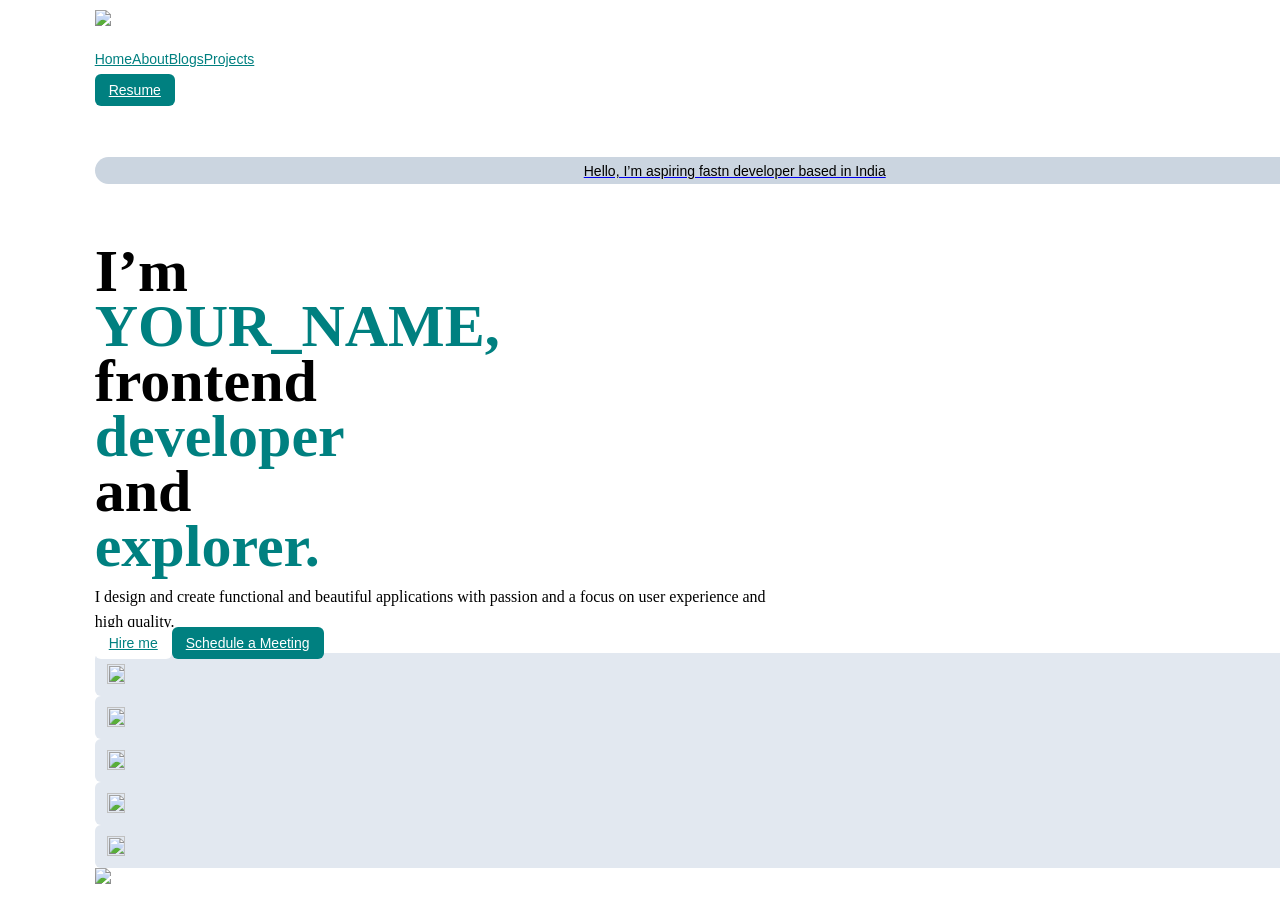
==== index.html @ f1b7eb63 "deploy: d200a6f4689d1bbed99951bc4bd33d35a743abd6" ====
<!DOCTYPE html>
<html lang="en" style="height: 100%;">
<head>
<meta charset="UTF-8"><base href="/portfolio/">
<meta name="viewport" content="width=device-width, initial-scale=1, maximum-scale=1, user-scalable=0">
<title></title>
<link rel="shortcut icon" href="/-/<user_name>.github.io/<repo_name>/images/favicon.ico" type="image/x-icon">
<script type="ftd" id="ftd-data">
{
"<user_name>.github.io/<repo_name>/assets#files.images.developer.png": {
"dark": "-/<user_name>.github.io/<repo_name>/images/developer.png",
"light": "-/<user_name>.github.io/<repo_name>/images/developer.png"
},
"<user_name>.github.io/<repo_name>/assets#files.images.github.png": {
"dark": "-/<user_name>.github.io/<repo_name>/images/github.png",
"light": "-/<user_name>.github.io/<repo_name>/images/github.png"
},
"<user_name>.github.io/<repo_name>/assets#files.images.instagram.png": {
"dark": "-/<user_name>.github.io/<repo_name>/images/instagram.png",
"light": "-/<user_name>.github.io/<repo_name>/images/instagram.png"
},
"<user_name>.github.io/<repo_name>/assets#files.images.linkedin.png": {
"dark": "-/<user_name>.github.io/<repo_name>/images/linkedin.png",
"light": "-/<user_name>.github.io/<repo_name>/images/linkedin.png"
},
"<user_name>.github.io/<repo_name>/assets#files.images.logo.svg": {
"dark": "-/<user_name>.github.io/<repo_name>/images/logo.svg",
"light": "-/<user_name>.github.io/<repo_name>/images/logo.svg"
},
"<user_name>.github.io/<repo_name>/assets#files.images.mail.png": {
"dark": "-/<user_name>.github.io/<repo_name>/images/mail.png",
"light": "-/<user_name>.github.io/<repo_name>/images/mail.png"
},
"<user_name>.github.io/<repo_name>/assets#files.images.twitter.png": {
"dark": "-/<user_name>.github.io/<repo_name>/images/twitter.png",
"light": "-/<user_name>.github.io/<repo_name>/images/twitter.png"
},
"ayushsoni1010.github.io/ui-packages/base-layout#base-layout:props:0": [],
"ayushsoni1010.github.io/ui-packages/button#primary:isNewTab:0,2,0,0,4,1": true,
"ayushsoni1010.github.io/ui-packages/button#primary:isNewTab:0,2,1,1,4,1": true,
"ayushsoni1010.github.io/ui-packages/button#primary:link:0,2,0,0,4,1": "YOUR_MEETING_HANLDE",
"ayushsoni1010.github.io/ui-packages/button#primary:link:0,2,1,1,4,1": "YOUR_MEETING_HANLDE",
"ayushsoni1010.github.io/ui-packages/button#primary:title:0,2,0,0,4,1": "Schedule a Meeting",
"ayushsoni1010.github.io/ui-packages/button#primary:title:0,2,1,1,4,1": "Schedule a Meeting",
"ayushsoni1010.github.io/ui-packages/button#secondary:isNewTab:0,2,0,0,4,0": false,
"ayushsoni1010.github.io/ui-packages/button#secondary:isNewTab:0,2,1,1,4,0": false,
"ayushsoni1010.github.io/ui-packages/button#secondary:link:0,2,0,0,4,0": "mailto:YOUR_EMAIL_ADDRESS",
"ayushsoni1010.github.io/ui-packages/button#secondary:link:0,2,1,1,4,0": "mailto:YOUR_EMAIL_ADDRESS",
"ayushsoni1010.github.io/ui-packages/button#secondary:title:0,2,0,0,4,0": "Hire me",
"ayushsoni1010.github.io/ui-packages/button#secondary:title:0,2,1,1,4,0": "Hire me",
"ayushsoni1010.github.io/ui-packages/header#header:cta-item2-link:0,0": "/YOUR_REPOSITORY_NAME/resume",
"ayushsoni1010.github.io/ui-packages/header#header:cta-item2:0,0": "Resume",
"ayushsoni1010.github.io/ui-packages/header#header:header-item1-link:0,0": "/YOUR_REPOSITORY_NAME",
"ayushsoni1010.github.io/ui-packages/header#header:header-item1:0,0": "Home",
"ayushsoni1010.github.io/ui-packages/header#header:header-item2-link:0,0": "/YOUR_REPOSITORY_NAME/about",
"ayushsoni1010.github.io/ui-packages/header#header:header-item2:0,0": "About",
"ayushsoni1010.github.io/ui-packages/header#header:header-item3-link:0,0": "/YOUR_REPOSITORY_NAME/blogs",
"ayushsoni1010.github.io/ui-packages/header#header:header-item3:0,0": "Blogs",
"ayushsoni1010.github.io/ui-packages/header#header:header-item4-link:0,0": "/YOUR_REPOSITORY_NAME/projects",
"ayushsoni1010.github.io/ui-packages/header#header:header-item4:0,0": "Projects",
"ayushsoni1010.github.io/ui-packages/header#header:logoURL:0,0": "/YOUR_REPOSITORY_NAME",
"ayushsoni1010.github.io/ui-packages/lib#hero-ui-base-text-wrapper:firstTitle:0,2,0,0,0": "I'm",
"ayushsoni1010.github.io/ui-packages/lib#hero-ui-base-text-wrapper:firstTitle:0,2,0,0,1": "frontend",
"ayushsoni1010.github.io/ui-packages/lib#hero-ui-base-text-wrapper:firstTitle:0,2,0,0,2": "and",
"ayushsoni1010.github.io/ui-packages/lib#hero-ui-base-text-wrapper:firstTitle:0,2,1,1,0": "I'm",
"ayushsoni1010.github.io/ui-packages/lib#hero-ui-base-text-wrapper:firstTitle:0,2,1,1,1": "frontend",
"ayushsoni1010.github.io/ui-packages/lib#hero-ui-base-text-wrapper:firstTitle:0,2,1,1,2": "and",
"ayushsoni1010.github.io/ui-packages/lib#hero-ui-base-text-wrapper:secondTitle:0,2,0,0,0": "YOUR_NAME,",
"ayushsoni1010.github.io/ui-packages/lib#hero-ui-base-text-wrapper:secondTitle:0,2,0,0,1": "developer",
"ayushsoni1010.github.io/ui-packages/lib#hero-ui-base-text-wrapper:secondTitle:0,2,0,0,2": "explorer.",
"ayushsoni1010.github.io/ui-packages/lib#hero-ui-base-text-wrapper:secondTitle:0,2,1,1,0": "YOUR_NAME,",
"ayushsoni1010.github.io/ui-packages/lib#hero-ui-base-text-wrapper:secondTitle:0,2,1,1,1": "developer",
"ayushsoni1010.github.io/ui-packages/lib#hero-ui-base-text-wrapper:secondTitle:0,2,1,1,2": "explorer.",
"ayushsoni1010.github.io/ui-packages/lib#hero-ui-text-desktop-type": {
"font-family": "Inter",
"line-height": "55px",
"size": "60px",
"weight": 900
},
"ayushsoni1010.github.io/ui-packages/lib#hero-ui-text-mobile-type": {
"font-family": "Inter",
"letter-spacing": "0px",
"line-height": "15px",
"size": "30px",
"weight": 800
},
"ayushsoni1010.github.io/ui-packages/lib#hero-ui-text-responsive-typography": {
"desktop": {
"font-family": "Inter",
"line-height": "55px",
"size": "60px",
"weight": 900
},
"mobile": {
"font-family": "Inter",
"letter-spacing": "0px",
"line-height": "15px",
"size": "30px",
"weight": 800
}
},
"ayushsoni1010.github.io/ui-packages/lib#home-description-desktop-type": {
"font-family": "Inter",
"line-height": "25px",
"size": "16px"
},
"ayushsoni1010.github.io/ui-packages/lib#home-description-mobile-type": {
"font-family": "Inter",
"line-height": "30px",
"size": "14px"
},
"ayushsoni1010.github.io/ui-packages/lib#home-description-responsive-typography": {
"desktop": {
"font-family": "Inter",
"line-height": "25px",
"size": "16px"
},
"mobile": {
"font-family": "Inter",
"line-height": "30px",
"size": "14px"
}
},
"ayushsoni1010.github.io/ui-packages/social-buttons#social-button-wrapper:link:0,2,0,0,5,0": "https://linkedin.com/in/YOUR_LINKEDIN_USERNAME",
"ayushsoni1010.github.io/ui-packages/social-buttons#social-button-wrapper:link:0,2,0,0,5,1": "https://twitter.com/YOUR_TWITTER_USERNAME",
"ayushsoni1010.github.io/ui-packages/social-buttons#social-button-wrapper:link:0,2,0,0,5,2": "https://github.com/YOUR_GITHUB_USERNAME",
"ayushsoni1010.github.io/ui-packages/social-buttons#social-button-wrapper:link:0,2,0,0,5,3": "https://instagram.com/YOUR_INSTAGRAM_USERNAME",
"ayushsoni1010.github.io/ui-packages/social-buttons#social-button-wrapper:link:0,2,0,0,5,4": "mailto:YOUR_EMAIL_ADDRESS",
"ayushsoni1010.github.io/ui-packages/social-buttons#social-button-wrapper:link:0,2,1,1,5,0": "https://linkedin.com/in/YOUR_LINKEDIN_USERNAME",
"ayushsoni1010.github.io/ui-packages/social-buttons#social-button-wrapper:link:0,2,1,1,5,1": "https://twitter.com/YOUR_TWITTER_USERNAME",
"ayushsoni1010.github.io/ui-packages/social-buttons#social-button-wrapper:link:0,2,1,1,5,2": "https://github.com/YOUR_GITHUB_USERNAME",
"ayushsoni1010.github.io/ui-packages/social-buttons#social-button-wrapper:link:0,2,1,1,5,3": "https://instagram.com/YOUR_INSTAGRAM_USERNAME",
"ayushsoni1010.github.io/ui-packages/social-buttons#social-button-wrapper:link:0,2,1,1,5,4": "mailto:YOUR_EMAIL_ADDRESS",
"ayushsoni1010.github.io/ui-packages/toast#stack:link:0,1": "https://github.com/YOUR_GITHUB_USERNAME",
"ayushsoni1010.github.io/ui-packages/toast#stack:title:0,1": "Hello, I'm aspiring fastn developer based in India",
"ftd#breakpoint-width": {
"mobile": 768
},
"ftd#dark-mode": false,
"ftd#default-colors": {
"accent": {
"primary": {
"dark": "#2dd4bf",
"light": "#2dd4bf"
},
"secondary": {
"dark": "#4fb2df",
"light": "#4fb2df"
},
"tertiary": {
"dark": "#c5cbd7",
"light": "#c5cbd7"
}
},
"background": {
"base": {
"dark": "#18181b",
"light": "#e7e7e4"
},
"code": {
"dark": "#21222C",
"light": "#F5F5F5"
},
"overlay": {
"dark": "rgba(0, 0, 0, 0.8)",
"light": "rgba(0, 0, 0, 0.8)"
},
"step-1": {
"dark": "#141414",
"light": "#f3f3f3"
},
"step-2": {
"dark": "#585656",
"light": "#c9cece"
}
},
"border": {
"dark": "#434547",
"light": "#434547"
},
"border-strong": {
"dark": "#919192",
"light": "#919192"
},
"cta-danger": {
"base": {
"dark": "#1C1B1F",
"light": "#1C1B1F"
},
"border": {
"dark": "#1C1B1F",
"light": "#1C1B1F"
},
"border-disabled": {
"dark": "#feffff",
"light": "#feffff"
},
"disabled": {
"dark": "#1C1B1F",
"light": "#1C1B1F"
},
"focused": {
"dark": "#1C1B1F",
"light": "#1C1B1F"
},
"hover": {
"dark": "#1C1B1F",
"light": "#1C1B1F"
},
"pressed": {
"dark": "#1C1B1F",
"light": "#1C1B1F"
},
"text": {
"dark": "#1C1B1F",
"light": "#1C1B1F"
},
"text-disabled": {
"dark": "#feffff",
"light": "#feffff"
}
},
"cta-primary": {
"base": {
"dark": "#2dd4bf",
"light": "#2dd4bf"
},
"border": {
"dark": "#2b8074",
"light": "#2b8074"
},
"border-disabled": {
"dark": "#65b693",
"light": "#65b693"
},
"disabled": {
"dark": "rgba(44, 201, 181, 0.1)",
"light": "rgba(44, 201, 181, 0.1)"
},
"focused": {
"dark": "#2cbfac",
"light": "#2cbfac"
},
"hover": {
"dark": "#2c9f90",
"light": "#2c9f90"
},
"pressed": {
"dark": "#2cc9b5",
"light": "#2cc9b5"
},
"text": {
"dark": "#feffff",
"light": "#feffff"
},
"text-disabled": {
"dark": "#65b693",
"light": "#65b693"
}
},
"cta-secondary": {
"base": {
"dark": "#4fb2df",
"light": "#4fb2df"
},
"border": {
"dark": "#209fdb",
"light": "#209fdb"
},
"border-disabled": {
"dark": "#65b693",
"light": "#65b693"
},
"disabled": {
"dark": "rgba(79, 178, 223, 0.1)",
"light": "rgba(79, 178, 223, 0.1)"
},
"focused": {
"dark": "#4fb1df",
"light": "#4fb1df"
},
"hover": {
"dark": "#40afe1",
"light": "#40afe1"
},
"pressed": {
"dark": "#4fb2df",
"light": "#4fb2df"
},
"text": {
"dark": "#ffffff",
"light": "#584b42"
},
"text-disabled": {
"dark": "#65b693",
"light": "#65b693"
}
},
"cta-tertiary": {
"base": {
"dark": "#556375",
"light": "#556375"
},
"border": {
"dark": "#e2e4e7",
"light": "#e2e4e7"
},
"border-disabled": {
"dark": "#65b693",
"light": "#65b693"
},
"disabled": {
"dark": "rgba(85, 99, 117, 0.1)",
"light": "rgba(85, 99, 117, 0.1)"
},
"focused": {
"dark": "#e0e2e6",
"light": "#e0e2e6"
},
"hover": {
"dark": "#c7cbd1",
"light": "#c7cbd1"
},
"pressed": {
"dark": "#3b4047",
"light": "#3b4047"
},
"text": {
"dark": "#ffffff",
"light": "#ffffff"
},
"text-disabled": {
"dark": "#65b693",
"light": "#65b693"
}
},
"custom": {
"eight": {
"dark": "#d554b3",
"light": "#d554b3"
},
"five": {
"dark": "#eb57be",
"light": "#eb57be"
},
"four": {
"dark": "#7a65c7",
"light": "#7a65c7"
},
"nine": {
"dark": "#ec8943",
"light": "#ec8943"
},
"one": {
"dark": "#ed753a",
"light": "#ed753a"
},
"seven": {
"dark": "#7564be",
"light": "#7564be"
},
"six": {
"dark": "#ef8dd6",
"light": "#ef8dd6"
},
"ten": {
"dark": "#da7a4a",
"light": "#da7a4a"
},
"three": {
"dark": "#8fdcf8",
"light": "#8fdcf8"
},
"two": {
"dark": "#f3db5f",
"light": "#f3db5f"
}
},
"error": {
"base": {
"dark": "#311b1f",
"light": "#f5bdbb"
},
"border": {
"dark": "#df2b2b",
"light": "#df2b2b"
},
"text": {
"dark": "#c62a21",
"light": "#c62a21"
}
},
"info": {
"base": {
"dark": "#15223a",
"light": "#c4edfd"
},
"border": {
"dark": "#205694",
"light": "#205694"
},
"text": {
"dark": "#1f6feb",
"light": "#205694"
}
},
"scrim": {
"dark": "#007f9b",
"light": "#007f9b"
},
"shadow": {
"dark": "#007f9b",
"light": "#007f9b"
},
"success": {
"base": {
"dark": "#405508ad",
"light": "#e3f0c4"
},
"border": {
"dark": "#3d741f",
"light": "#3d741f"
},
"text": {
"dark": "#479f16",
"light": "#467b28"
}
},
"text": {
"dark": "#a8a29e",
"light": "#584b42"
},
"text-strong": {
"dark": "#ffffff",
"light": "#141414"
},
"warning": {
"base": {
"dark": "#544607a3",
"light": "#fbefba"
},
"border": {
"dark": "#966220",
"light": "#966220"
},
"text": {
"dark": "#d07f19",
"light": "#966220"
}
}
},
"ftd#default-types": {
"blockquote": {
"desktop": {
"font-family": "sans-serif",
"line-height": "21px",
"size": "16px",
"weight": 400
},
"mobile": {
"font-family": "sans-serif",
"line-height": "21px",
"size": "16px",
"weight": 400
}
},
"button-large": {
"desktop": {
"font-family": "sans-serif",
"line-height": "24px",
"size": "18px",
"weight": 400
},
"mobile": {
"font-family": "sans-serif",
"line-height": "24px",
"size": "18px",
"weight": 400
}
},
"button-medium": {
"desktop": {
"font-family": "sans-serif",
"line-height": "21px",
"size": "16px",
"weight": 400
},
"mobile": {
"font-family": "sans-serif",
"line-height": "21px",
"size": "16px",
"weight": 400
}
},
"button-small": {
"desktop": {
"font-family": "sans-serif",
"line-height": "19px",
"size": "14px",
"weight": 400
},
"mobile": {
"font-family": "sans-serif",
"line-height": "19px",
"size": "14px",
"weight": 400
}
},
"copy-large": {
"desktop": {
"font-family": "sans-serif",
"line-height": "34px",
"size": "22px",
"weight": 400
},
"mobile": {
"font-family": "sans-serif",
"line-height": "28px",
"size": "18px",
"weight": 400
}
},
"copy-regular": {
"desktop": {
"font-family": "sans-serif",
"line-height": "30px",
"size": "18px",
"weight": 400
},
"mobile": {
"font-family": "sans-serif",
"line-height": "24px",
"size": "16px",
"weight": 400
}
},
"copy-small": {
"desktop": {
"font-family": "sans-serif",
"line-height": "24px",
"size": "14px",
"weight": 400
},
"mobile": {
"font-family": "sans-serif",
"line-height": "16px",
"size": "12px",
"weight": 400
}
},
"fine-print": {
"desktop": {
"font-family": "sans-serif",
"line-height": "16px",
"size": "12px",
"weight": 400
},
"mobile": {
"font-family": "sans-serif",
"line-height": "16px",
"size": "12px",
"weight": 400
}
},
"heading-hero": {
"desktop": {
"font-family": "sans-serif",
"line-height": "104px",
"size": "80px",
"weight": 400
},
"mobile": {
"font-family": "sans-serif",
"line-height": "64px",
"size": "48px",
"weight": 400
}
},
"heading-large": {
"desktop": {
"font-family": "sans-serif",
"line-height": "65px",
"size": "50px",
"weight": 400
},
"mobile": {
"font-family": "sans-serif",
"line-height": "54px",
"size": "36px",
"weight": 400
}
},
"heading-medium": {
"desktop": {
"font-family": "sans-serif",
"line-height": "57px",
"size": "38px",
"weight": 400
},
"mobile": {
"font-family": "sans-serif",
"line-height": "40px",
"size": "26px",
"weight": 400
}
},
"heading-small": {
"desktop": {
"font-family": "sans-serif",
"line-height": "31px",
"size": "24px",
"weight": 400
},
"mobile": {
"font-family": "sans-serif",
"line-height": "29px",
"size": "22px",
"weight": 400
}
},
"heading-tiny": {
"desktop": {
"font-family": "sans-serif",
"line-height": "26px",
"size": "20px",
"weight": 400
},
"mobile": {
"font-family": "sans-serif",
"line-height": "24px",
"size": "18px",
"weight": 400
}
},
"label-large": {
"desktop": {
"font-family": "sans-serif",
"line-height": "19px",
"size": "14px",
"weight": 400
},
"mobile": {
"font-family": "sans-serif",
"line-height": "19px",
"size": "14px",
"weight": 400
}
},
"label-small": {
"desktop": {
"font-family": "sans-serif",
"line-height": "16px",
"size": "12px",
"weight": 400
},
"mobile": {
"font-family": "sans-serif",
"line-height": "16px",
"size": "12px",
"weight": 400
}
},
"link": {
"desktop": {
"font-family": "sans-serif",
"line-height": "19px",
"size": "14px",
"weight": 400
},
"mobile": {
"font-family": "sans-serif",
"line-height": "19px",
"size": "14px",
"weight": 400
}
},
"source-code": {
"desktop": {
"font-family": "sans-serif",
"line-height": "30px",
"size": "18px",
"weight": 400
},
"mobile": {
"font-family": "sans-serif",
"line-height": "21px",
"size": "16px",
"weight": 400
}
}
},
"ftd#device": "desktop",
"ftd#empty": "",
"ftd#follow-system-dark-mode": true,
"ftd#font-code": "sans-serif",
"ftd#font-copy": "sans-serif",
"ftd#font-display": "sans-serif",
"ftd#nbsp": "&nbsp;",
"ftd#non-breaking-space": "&nbsp;",
"ftd#space": " ",
"ftd#system-dark-mode": false
}
</script>
<script type="ftd" id="ftd-external-children">
{}
</script>
<script>

</script>
<style>

</style>
<link rel="stylesheet" href="default-C5FF83A8B3723F00CC5D810569E9D4ADF83311143685244B4504BD9A34F6904F.css">


</head>
<body style="height: 100%; margin: 0;">

<div data-id="main" style="height: 100%; width: 100%" class="ft_common ft_column"><div data-id="0:main" style="align-self: center; max-width: 1500px; padding-left: 7.4%; padding-right: 7.4%; width: 100%" class="ft_common ft_column"><div data-id="0,0:main" style="align-self: center; gap: 0; height: fit-content; justify-content: space-between; padding-bottom: 10px; padding-top: 10px; width: 100%" class="ft_common ft_row"><a data-id="0,0,0:parent:main" href="/YOUR_REPOSITORY_NAME" style="width: 50px" class="ft_common"><img data-id="0,0,0:main" href="/YOUR_REPOSITORY_NAME" src="-/<user_name>.github.io/<repo_name>/images/logo.svg" style="width: 50px" class="ft_common"></img></a><div data-id="0,0,1:main" style="gap: 30px; margin-top: 20px" class="ft_common ft_row"><a data-id="0,0,1,0:main" href="/YOUR_REPOSITORY_NAME" style="color: rgba(0,128,128,1); font-family: sans-serif; font-size: 14px; font-weight: 400; line-height: 19px; text-align: center" class="ft_common ft_md">Home</a><a data-id="0,0,1,1:main" href="/YOUR_REPOSITORY_NAME/about" style="color: rgba(0,128,128,1); font-family: sans-serif; font-size: 14px; font-weight: 400; line-height: 19px; text-align: center" class="ft_common ft_md">About</a><a data-id="0,0,1,2:main" href="/YOUR_REPOSITORY_NAME/blogs" style="color: rgba(0,128,128,1); font-family: sans-serif; font-size: 14px; font-weight: 400; line-height: 19px; text-align: center" class="ft_common ft_md">Blogs</a><a data-id="0,0,1,3:main" href="/YOUR_REPOSITORY_NAME/projects" style="color: rgba(0,128,128,1); font-family: sans-serif; font-size: 14px; font-weight: 400; line-height: 19px; text-align: center" class="ft_common ft_md">Projects</a></div><div data-id="0,0,2:main" style="gap: 8px; margin-top: 12px" class="ft_common ft_row"><a data-id="0,0,2,1:main" href="/YOUR_REPOSITORY_NAME/resume" target="_blank" style="background-color: rgba(0,128,128,1); border-bottom-width: 2px; border-color: rgba(0,128,128,1); border-left-width: 2px; border-radius: 6px; border-right-width: 2px; border-top-width: 2px; color: rgba(255,255,255,1); font-family: sans-serif; font-size: 14px; font-weight: 400; line-height: 19px; padding-bottom: 8px; padding-left: 14px; padding-right: 14px; padding-top: 8px" class="ft_common ft_md">Resume</a></div></div><a data-id="0,1:main" href="https://github.com/YOUR_GITHUB_USERNAME" style="align-self: center; background-color: rgba(203,213,224,1); border-bottom-width: 2px; border-color: rgba(49,130,206,1); border-left-width: 2px; border-radius: 20px; border-right-width: 2px; border-top-width: 2px; display: block; margin-top: 47px; padding-bottom: 3px; padding-left: 14px; padding-right: 14px; padding-top: 3px" class="ft_common"><div data-id="0,1,0:main" style="color: rgba(0,0,0,1); font-family: sans-serif; font-size: 14px; font-weight: 400; line-height: 19px; margin-top: 2px; text-align: center" class="ft_common ft_md">Hello, I’m aspiring fastn developer based in India</div></a><div data-id="0,2:main" style="display: block; padding-bottom: 20px" class="ft_common"><div data-id="0,2,0:main" style="gap: 100px; margin-top: 60px" class="ft_common ft_row"><div data-id="0,2,0,0:main" style="gap: 20px" class="ft_common ft_column"><div data-id="0,2,0,0,0:main" style="gap: 14px" class="ft_common ft_row"><div data-id="0,2,0,0,0,0:main" style="font-family: Inter; font-size: 60px; font-weight: 900; line-height: 55px" class="ft_common ft_md">I’m</div><div data-id="0,2,0,0,0,1:main" style="color: rgba(0,128,128,1); font-family: Inter; font-size: 60px; font-weight: 900; line-height: 55px" class="ft_common ft_md">YOUR_NAME,</div></div><div data-id="0,2,0,0,1:main" style="gap: 14px" class="ft_common ft_row"><div data-id="0,2,0,0,1,0:main" style="font-family: Inter; font-size: 60px; font-weight: 900; line-height: 55px" class="ft_common ft_md">frontend</div><div data-id="0,2,0,0,1,1:main" style="color: rgba(0,128,128,1); font-family: Inter; font-size: 60px; font-weight: 900; line-height: 55px" class="ft_common ft_md">developer</div></div><div data-id="0,2,0,0,2:main" style="gap: 14px" class="ft_common ft_row"><div data-id="0,2,0,0,2,0:main" style="font-family: Inter; font-size: 60px; font-weight: 900; line-height: 55px" class="ft_common ft_md">and</div><div data-id="0,2,0,0,2,1:main" style="color: rgba(0,128,128,1); font-family: Inter; font-size: 60px; font-weight: 900; line-height: 55px" class="ft_common ft_md">explorer.</div></div><div data-id="0,2,0,0,3:main" style="font-family: Inter; font-size: 16px; line-height: 25px; margin-top: 10px; max-width: 700px; min-width: 450px; white-space: normal" class="ft_common ft_md">I design and create functional and beautiful applications with passion and a focus on user experience and high quality.</div><div data-id="0,2,0,0,4:main" style="gap: 10px" class="ft_common ft_row"><a data-id="0,2,0,0,4,0:main" href="mailto:YOUR_EMAIL_ADDRESS" style="background-color: rgba(255,255,255,1); border-bottom-width: 2px; border-color: rgba(0,128,128,1); border-left-width: 2px; border-radius: 6px; border-right-width: 2px; border-top-width: 2px; color: rgba(0,128,128,1); font-family: sans-serif; font-size: 14px; font-weight: 400; line-height: 19px; padding-bottom: 8px; padding-left: 14px; padding-right: 14px; padding-top: 8px" class="ft_common ft_md">Hire me</a><a data-id="0,2,0,0,4,1:main" href="YOUR_MEETING_HANLDE" target="_blank" style="background-color: rgba(0,128,128,1); border-bottom-width: 2px; border-color: rgba(0,128,128,1); border-left-width: 2px; border-radius: 6px; border-right-width: 2px; border-top-width: 2px; color: rgba(255,255,255,1); font-family: sans-serif; font-size: 14px; font-weight: 400; line-height: 19px; padding-bottom: 8px; padding-left: 14px; padding-right: 14px; padding-top: 8px" class="ft_common ft_md">Schedule a Meeting</a></div><div data-id="0,2,0,0,5:main" style="gap: 10px" class="ft_common ft_row"><a data-id="0,2,0,0,5,0:main" href="https://linkedin.com/in/YOUR_LINKEDIN_USERNAME" target="_blank" style="background-color: rgba(226,232,240,1); border-radius: 6px; display: block; padding-bottom: 8px; padding-left: 12px; padding-right: 12px; padding-top: 8px" class="ft_common"><img data-id="0,2,0,0,5,0,0:main" src="-/<user_name>.github.io/<repo_name>/images/linkedin.png" style="height: 20px; margin-top: 3px; width: 18px" class="ft_common"></img></a><a data-id="0,2,0,0,5,1:main" href="https://twitter.com/YOUR_TWITTER_USERNAME" target="_blank" style="background-color: rgba(226,232,240,1); border-radius: 6px; display: block; padding-bottom: 8px; padding-left: 12px; padding-right: 12px; padding-top: 8px" class="ft_common"><img data-id="0,2,0,0,5,1,0:main" src="-/<user_name>.github.io/<repo_name>/images/twitter.png" style="height: 20px; margin-top: 3px; width: 18px" class="ft_common"></img></a><a data-id="0,2,0,0,5,2:main" href="https://github.com/YOUR_GITHUB_USERNAME" target="_blank" style="background-color: rgba(226,232,240,1); border-radius: 6px; display: block; padding-bottom: 8px; padding-left: 12px; padding-right: 12px; padding-top: 8px" class="ft_common"><img data-id="0,2,0,0,5,2,0:main" src="-/<user_name>.github.io/<repo_name>/images/github.png" style="height: 20px; margin-top: 3px; width: 18px" class="ft_common"></img></a><a data-id="0,2,0,0,5,3:main" href="https://instagram.com/YOUR_INSTAGRAM_USERNAME" target="_blank" style="background-color: rgba(226,232,240,1); border-radius: 6px; display: block; padding-bottom: 8px; padding-left: 12px; padding-right: 12px; padding-top: 8px" class="ft_common"><img data-id="0,2,0,0,5,3,0:main" src="-/<user_name>.github.io/<repo_name>/images/instagram.png" style="height: 20px; margin-top: 3px; width: 18px" class="ft_common"></img></a><a data-id="0,2,0,0,5,4:main" href="mailto:YOUR_EMAIL_ADDRESS" target="_blank" style="background-color: rgba(226,232,240,1); border-radius: 6px; display: block; padding-bottom: 8px; padding-left: 12px; padding-right: 12px; padding-top: 8px" class="ft_common"><img data-id="0,2,0,0,5,4,0:main" src="-/<user_name>.github.io/<repo_name>/images/mail.png" style="height: 20px; margin-top: 3px; width: 18px" class="ft_common"></img></a></div></div><img data-id="0,2,0,1:main" src="-/<user_name>.github.io/<repo_name>/images/developer.png" style="width: 400px" class="ft_common"></img></div><div data-id="0,2,1:main" style="display: none; gap: 20px; margin-top: 30px" class="ft_common ft_column"><img data-id="0,2,1,0:main" src="-/<user_name>.github.io/<repo_name>/images/developer.png" style="align-self: center; width: 250px" class="ft_common"></img><div data-id="0,2,1,1:main" style="gap: 20px" class="ft_common ft_column"><div data-id="0,2,1,1,0:main" style="gap: 14px" class="ft_common ft_row"><div data-id="0,2,1,1,0,0:main" style="font-family: Inter; font-size: 30px; font-weight: 800; letter-spacing: 0px; line-height: 15px" class="ft_common ft_md">I’m</div><div data-id="0,2,1,1,0,1:main" style="color: rgba(0,128,128,1); font-family: Inter; font-size: 30px; font-weight: 800; letter-spacing: 0px; line-height: 15px" class="ft_common ft_md">YOUR_NAME,</div></div><div data-id="0,2,1,1,1:main" style="gap: 14px" class="ft_common ft_row"><div data-id="0,2,1,1,1,0:main" style="font-family: Inter; font-size: 30px; font-weight: 800; letter-spacing: 0px; line-height: 15px" class="ft_common ft_md">frontend</div><div data-id="0,2,1,1,1,1:main" style="color: rgba(0,128,128,1); font-family: Inter; font-size: 30px; font-weight: 800; letter-spacing: 0px; line-height: 15px" class="ft_common ft_md">developer</div></div><div data-id="0,2,1,1,2:main" style="gap: 14px" class="ft_common ft_row"><div data-id="0,2,1,1,2,0:main" style="font-family: Inter; font-size: 30px; font-weight: 800; letter-spacing: 0px; line-height: 15px" class="ft_common ft_md">and</div><div data-id="0,2,1,1,2,1:main" style="color: rgba(0,128,128,1); font-family: Inter; font-size: 30px; font-weight: 800; letter-spacing: 0px; line-height: 15px" class="ft_common ft_md">explorer.</div></div><div data-id="0,2,1,1,3:main" style="font-family: Inter; font-size: 14px; line-height: 30px; margin-top: 10px; max-width: 700px; min-width: 450px; white-space: normal" class="ft_common ft_md">I design and create functional and beautiful applications with passion and a focus on user experience and high quality.</div><div data-id="0,2,1,1,4:main" style="gap: 10px" class="ft_common ft_row"><a data-id="0,2,1,1,4,0:main" href="mailto:YOUR_EMAIL_ADDRESS" style="background-color: rgba(255,255,255,1); border-bottom-width: 2px; border-color: rgba(0,128,128,1); border-left-width: 2px; border-radius: 6px; border-right-width: 2px; border-top-width: 2px; color: rgba(0,128,128,1); font-family: sans-serif; font-size: 14px; font-weight: 400; line-height: 19px; padding-bottom: 8px; padding-left: 14px; padding-right: 14px; padding-top: 8px" class="ft_common ft_md">Hire me</a><a data-id="0,2,1,1,4,1:main" href="YOUR_MEETING_HANLDE" target="_blank" style="background-color: rgba(0,128,128,1); border-bottom-width: 2px; border-color: rgba(0,128,128,1); border-left-width: 2px; border-radius: 6px; border-right-width: 2px; border-top-width: 2px; color: rgba(255,255,255,1); font-family: sans-serif; font-size: 14px; font-weight: 400; line-height: 19px; padding-bottom: 8px; padding-left: 14px; padding-right: 14px; padding-top: 8px" class="ft_common ft_md">Schedule a Meeting</a></div><div data-id="0,2,1,1,5:main" style="gap: 10px" class="ft_common ft_row"><a data-id="0,2,1,1,5,0:main" href="https://linkedin.com/in/YOUR_LINKEDIN_USERNAME" target="_blank" style="background-color: rgba(226,232,240,1); border-radius: 6px; display: block; padding-bottom: 8px; padding-left: 12px; padding-right: 12px; padding-top: 8px" class="ft_common"><img data-id="0,2,1,1,5,0,0:main" src="-/<user_name>.github.io/<repo_name>/images/linkedin.png" style="height: 20px; margin-top: 3px; width: 18px" class="ft_common"></img></a><a data-id="0,2,1,1,5,1:main" href="https://twitter.com/YOUR_TWITTER_USERNAME" target="_blank" style="background-color: rgba(226,232,240,1); border-radius: 6px; display: block; padding-bottom: 8px; padding-left: 12px; padding-right: 12px; padding-top: 8px" class="ft_common"><img data-id="0,2,1,1,5,1,0:main" src="-/<user_name>.github.io/<repo_name>/images/twitter.png" style="height: 20px; margin-top: 3px; width: 18px" class="ft_common"></img></a><a data-id="0,2,1,1,5,2:main" href="https://github.com/YOUR_GITHUB_USERNAME" target="_blank" style="background-color: rgba(226,232,240,1); border-radius: 6px; display: block; padding-bottom: 8px; padding-left: 12px; padding-right: 12px; padding-top: 8px" class="ft_common"><img data-id="0,2,1,1,5,2,0:main" src="-/<user_name>.github.io/<repo_name>/images/github.png" style="height: 20px; margin-top: 3px; width: 18px" class="ft_common"></img></a><a data-id="0,2,1,1,5,3:main" href="https://instagram.com/YOUR_INSTAGRAM_USERNAME" target="_blank" style="background-color: rgba(226,232,240,1); border-radius: 6px; display: block; padding-bottom: 8px; padding-left: 12px; padding-right: 12px; padding-top: 8px" class="ft_common"><img data-id="0,2,1,1,5,3,0:main" src="-/<user_name>.github.io/<repo_name>/images/instagram.png" style="height: 20px; margin-top: 3px; width: 18px" class="ft_common"></img></a><a data-id="0,2,1,1,5,4:main" href="mailto:YOUR_EMAIL_ADDRESS" target="_blank" style="background-color: rgba(226,232,240,1); border-radius: 6px; display: block; padding-bottom: 8px; padding-left: 12px; padding-right: 12px; padding-top: 8px" class="ft_common"><img data-id="0,2,1,1,5,4,0:main" src="-/<user_name>.github.io/<repo_name>/images/mail.png" style="height: 20px; margin-top: 3px; width: 18px" class="ft_common"></img></a></div></div></div></div></div></div>

<script src="default-FC5F9B71655904B1A74A313AABC497A862009762906B34152BC69284D61C25B5.js"></script>
<script>


function ftd__set_rive_boolean___main(rive,input,value,args,data,id){
return (ftd.set_rive_boolean(rive,input,value,args,data,id));
}



function ftd__toggle_rive_boolean___main(rive,input,args,data,id){
return (ftd.toggle_rive_boolean(rive,input,args,data,id));
}



function ftd__set_rive_integer___main(rive,input,value,args,data,id){
return (ftd.set_rive_integer(rive,input,value,args,data,id));
}



function ftd__fire_rive___main(rive,input,args,data,id){
return (ftd.fire_rive(rive,input,args,data,id));
}



function ftd__play_rive___main(rive,input,args,data,id){
return (ftd.play_rive(rive,input,args,data,id));
}



function ftd__pause_rive___main(rive,input,args,data,id){
return (ftd.pause_rive(rive,input,args,data,id));
}



function ftd__toggle_play_rive___main(rive,input,args,data,id){
return (ftd.toggle_play_rive(rive,input,args,data,id));
}



function ftd__toggle___main(a,args,data,id){
a.value = !a.value
}



function ftd__increment___main(a,args,data,id){
a.value = a.value+1
}



function ftd__increment_by___main(a,v,args,data,id){
a.value = a.value+v
}



function ftd__enable_light_mode___main(args,data,id){
return (enable_light_mode(args,data,id));
}



function ftd__enable_dark_mode___main(args,data,id){
return (enable_dark_mode(args,data,id));
}



function ftd__enable_system_mode___main(args,data,id){
return (enable_system_mode(args,data,id));
}



function ftd__clean_code___main(a,lang,args,data,id){
return (ftd.clean_code(a,lang,args,data,id));
}



function ftd__copy_to_clipboard___main(a,args,data,id){
return (ftd.copy_to_clipboard(a,args,data,id));
}



function ftd__set_bool___main(a,v,args,data,id){
a.value = v
}



function ftd__set_boolean___main(a,v,args,data,id){
a.value = v
}



function ftd__set_string___main(a,v,args,data,id){
a.value = v
}



function ftd__set_integer___main(a,v,args,data,id){
a.value = v
}


window.node_change_main = {};
window.node_change_main["0,0,0:main__display"] = function(data) {
if(function(){
return (resolve_reference("<user_name>.github.io/<repo_name>/assets#files.images.logo.svg", data)!=null);
}()){
document.querySelector(`[data-id="0,0,0:main"]`).style["display"] = "block";
}
else {document.querySelector(`[data-id="0,0,0:main"]`).style["display"] = "none";}
}

window.node_change_main["0,0,0:main__href"] = function(data) {
document.querySelector(`[data-id="0,0,0:main"]`).setAttribute("href", resolve_reference("ayushsoni1010.github.io/ui-packages/header#header:logoURL:0,0", data));

if (document.querySelector(`[data-id="0,0,0:main"]`).getAttribute("href") == "REMOVE-KEY"){
document.querySelector(`[data-id="0,0,0:main"]`).removeAttribute("href");
}
}

window.node_change_main["0,0,0:main__display"] = function(data) {
if(function(){
return (resolve_reference("<user_name>.github.io/<repo_name>/assets#files.images.logo.svg", data)!=null);
}()){
document.querySelector(`[data-id="0,0,0:main"]`).style["display"] = "block";
}
else {document.querySelector(`[data-id="0,0,0:main"]`).style["display"] = "none";}
}

window.node_change_main["0,0,0:main__href"] = function(data) {
document.querySelector(`[data-id="0,0,0:main"]`).setAttribute("href", resolve_reference("ayushsoni1010.github.io/ui-packages/header#header:logoURL:0,0", data));

if (document.querySelector(`[data-id="0,0,0:main"]`).getAttribute("href") == "REMOVE-KEY"){
document.querySelector(`[data-id="0,0,0:main"]`).removeAttribute("href");
}
}

window.node_change_main["0,0,0:main__src"] = function(data) {
if(!data["ftd#dark-mode"]){
document.querySelector(`[data-id="0,0,0:main"]`).setAttribute("src", resolve_reference("<user_name>.github.io/<repo_name>/assets#files.images.logo.svg", data).light);
}
else {document.querySelector(`[data-id="0,0,0:main"]`).setAttribute("src", resolve_reference("<user_name>.github.io/<repo_name>/assets#files.images.logo.svg", data).dark);}


if (document.querySelector(`[data-id="0,0,0:main"]`).getAttribute("src") == "REMOVE-KEY"){
document.querySelector(`[data-id="0,0,0:main"]`).removeAttribute("src");
}
}
window.node_change_main["0,0,1,0:main__display"] = function(data) {
if(function(){
return (resolve_reference("ayushsoni1010.github.io/ui-packages/header#header:header-item1:0,0", data)!=null);
}()){
document.querySelector(`[data-id="0,0,1,0:main"]`).style["display"] = "block";
}
else {document.querySelector(`[data-id="0,0,1,0:main"]`).style["display"] = "none";}
}

window.node_change_main["0,0,1,0:main__text"] = function(data) {
document.querySelector(`[data-id="0,0,1,0:main"]`).innerHTML = resolve_reference("ayushsoni1010.github.io/ui-packages/header#header:header-item1:0,0", data);
}

window.node_change_main["0,0,1,0:main__href"] = function(data) {
document.querySelector(`[data-id="0,0,1,0:main"]`).setAttribute("href", resolve_reference("ayushsoni1010.github.io/ui-packages/header#header:header-item1-link:0,0", data));

if (document.querySelector(`[data-id="0,0,1,0:main"]`).getAttribute("href") == "REMOVE-KEY"){
document.querySelector(`[data-id="0,0,1,0:main"]`).removeAttribute("href");
}
}

window.node_change_main["0,0,1,0:main__font-family"] = function(data) {
if(data["ftd#device"] == "desktop"){
document.querySelector(`[data-id="0,0,1,0:main"]`).style["font-family"] = eval(`({0})["font-family"]`.format(JSON.stringify(resolve_reference("ftd#default-types.label-large", data).desktop)));
}
else {document.querySelector(`[data-id="0,0,1,0:main"]`).style["font-family"] = eval(`({0})["font-family"]`.format(JSON.stringify(resolve_reference("ftd#default-types.label-large", data).mobile)));}
}

window.node_change_main["0,0,1,0:main__font-size"] = function(data) {
if(data["ftd#device"] == "desktop"){
document.querySelector(`[data-id="0,0,1,0:main"]`).style["font-size"] = eval(`({0})["size"]`.format(JSON.stringify(resolve_reference("ftd#default-types.label-large", data).desktop)));
}
else {document.querySelector(`[data-id="0,0,1,0:main"]`).style["font-size"] = eval(`({0})["size"]`.format(JSON.stringify(resolve_reference("ftd#default-types.label-large", data).mobile)));}
}

window.node_change_main["0,0,1,0:main__font-weight"] = function(data) {
if(data["ftd#device"] == "desktop"){
document.querySelector(`[data-id="0,0,1,0:main"]`).style["font-weight"] = eval(`({0}).weight`.format(JSON.stringify(resolve_reference("ftd#default-types.label-large", data).desktop)));
}
else {document.querySelector(`[data-id="0,0,1,0:main"]`).style["font-weight"] = eval(`({0}).weight`.format(JSON.stringify(resolve_reference("ftd#default-types.label-large", data).mobile)));}
}

window.node_change_main["0,0,1,0:main__letter-spacing"] = function(data) {
if(data["ftd#device"] == "desktop"){
document.querySelector(`[data-id="0,0,1,0:main"]`).style["letter-spacing"] = eval(`({0})["letter-spacing"]`.format(JSON.stringify(resolve_reference("ftd#default-types.label-large", data).desktop)));
}
else {document.querySelector(`[data-id="0,0,1,0:main"]`).style["letter-spacing"] = eval(`({0})["letter-spacing"]`.format(JSON.stringify(resolve_reference("ftd#default-types.label-large", data).mobile)));}
}

window.node_change_main["0,0,1,0:main__line-height"] = function(data) {
if(data["ftd#device"] == "desktop"){
document.querySelector(`[data-id="0,0,1,0:main"]`).style["line-height"] = eval(`({0})["line-height"]`.format(JSON.stringify(resolve_reference("ftd#default-types.label-large", data).desktop)));
}
else {document.querySelector(`[data-id="0,0,1,0:main"]`).style["line-height"] = eval(`({0})["line-height"]`.format(JSON.stringify(resolve_reference("ftd#default-types.label-large", data).mobile)));}
}
window.node_change_main["0,0,1,1:main__display"] = function(data) {
if(function(){
return (resolve_reference("ayushsoni1010.github.io/ui-packages/header#header:header-item2:0,0", data)!=null);
}()){
document.querySelector(`[data-id="0,0,1,1:main"]`).style["display"] = "block";
}
else {document.querySelector(`[data-id="0,0,1,1:main"]`).style["display"] = "none";}
}

window.node_change_main["0,0,1,1:main__text"] = function(data) {
document.querySelector(`[data-id="0,0,1,1:main"]`).innerHTML = resolve_reference("ayushsoni1010.github.io/ui-packages/header#header:header-item2:0,0", data);
}

window.node_change_main["0,0,1,1:main__href"] = function(data) {
document.querySelector(`[data-id="0,0,1,1:main"]`).setAttribute("href", resolve_reference("ayushsoni1010.github.io/ui-packages/header#header:header-item2-link:0,0", data));

if (document.querySelector(`[data-id="0,0,1,1:main"]`).getAttribute("href") == "REMOVE-KEY"){
document.querySelector(`[data-id="0,0,1,1:main"]`).removeAttribute("href");
}
}

window.node_change_main["0,0,1,1:main__font-family"] = function(data) {
if(data["ftd#device"] == "desktop"){
document.querySelector(`[data-id="0,0,1,1:main"]`).style["font-family"] = eval(`({0})["font-family"]`.format(JSON.stringify(resolve_reference("ftd#default-types.label-large", data).desktop)));
}
else {document.querySelector(`[data-id="0,0,1,1:main"]`).style["font-family"] = eval(`({0})["font-family"]`.format(JSON.stringify(resolve_reference("ftd#default-types.label-large", data).mobile)));}
}

window.node_change_main["0,0,1,1:main__font-size"] = function(data) {
if(data["ftd#device"] == "desktop"){
document.querySelector(`[data-id="0,0,1,1:main"]`).style["font-size"] = eval(`({0})["size"]`.format(JSON.stringify(resolve_reference("ftd#default-types.label-large", data).desktop)));
}
else {document.querySelector(`[data-id="0,0,1,1:main"]`).style["font-size"] = eval(`({0})["size"]`.format(JSON.stringify(resolve_reference("ftd#default-types.label-large", data).mobile)));}
}

window.node_change_main["0,0,1,1:main__font-weight"] = function(data) {
if(data["ftd#device"] == "desktop"){
document.querySelector(`[data-id="0,0,1,1:main"]`).style["font-weight"] = eval(`({0}).weight`.format(JSON.stringify(resolve_reference("ftd#default-types.label-large", data).desktop)));
}
else {document.querySelector(`[data-id="0,0,1,1:main"]`).style["font-weight"] = eval(`({0}).weight`.format(JSON.stringify(resolve_reference("ftd#default-types.label-large", data).mobile)));}
}

window.node_change_main["0,0,1,1:main__letter-spacing"] = function(data) {
if(data["ftd#device"] == "desktop"){
document.querySelector(`[data-id="0,0,1,1:main"]`).style["letter-spacing"] = eval(`({0})["letter-spacing"]`.format(JSON.stringify(resolve_reference("ftd#default-types.label-large", data).desktop)));
}
else {document.querySelector(`[data-id="0,0,1,1:main"]`).style["letter-spacing"] = eval(`({0})["letter-spacing"]`.format(JSON.stringify(resolve_reference("ftd#default-types.label-large", data).mobile)));}
}

window.node_change_main["0,0,1,1:main__line-height"] = function(data) {
if(data["ftd#device"] == "desktop"){
document.querySelector(`[data-id="0,0,1,1:main"]`).style["line-height"] = eval(`({0})["line-height"]`.format(JSON.stringify(resolve_reference("ftd#default-types.label-large", data).desktop)));
}
else {document.querySelector(`[data-id="0,0,1,1:main"]`).style["line-height"] = eval(`({0})["line-height"]`.format(JSON.stringify(resolve_reference("ftd#default-types.label-large", data).mobile)));}
}
window.node_change_main["0,0,1,2:main__display"] = function(data) {
if(function(){
return (resolve_reference("ayushsoni1010.github.io/ui-packages/header#header:header-item3:0,0", data)!=null);
}()){
document.querySelector(`[data-id="0,0,1,2:main"]`).style["display"] = "block";
}
else {document.querySelector(`[data-id="0,0,1,2:main"]`).style["display"] = "none";}
}

window.node_change_main["0,0,1,2:main__text"] = function(data) {
document.querySelector(`[data-id="0,0,1,2:main"]`).innerHTML = resolve_reference("ayushsoni1010.github.io/ui-packages/header#header:header-item3:0,0", data);
}

window.node_change_main["0,0,1,2:main__href"] = function(data) {
document.querySelector(`[data-id="0,0,1,2:main"]`).setAttribute("href", resolve_reference("ayushsoni1010.github.io/ui-packages/header#header:header-item3-link:0,0", data));

if (document.querySelector(`[data-id="0,0,1,2:main"]`).getAttribute("href") == "REMOVE-KEY"){
document.querySelector(`[data-id="0,0,1,2:main"]`).removeAttribute("href");
}
}

window.node_change_main["0,0,1,2:main__font-family"] = function(data) {
if(data["ftd#device"] == "desktop"){
document.querySelector(`[data-id="0,0,1,2:main"]`).style["font-family"] = eval(`({0})["font-family"]`.format(JSON.stringify(resolve_reference("ftd#default-types.label-large", data).desktop)));
}
else {document.querySelector(`[data-id="0,0,1,2:main"]`).style["font-family"] = eval(`({0})["font-family"]`.format(JSON.stringify(resolve_reference("ftd#default-types.label-large", data).mobile)));}
}

window.node_change_main["0,0,1,2:main__font-size"] = function(data) {
if(data["ftd#device"] == "desktop"){
document.querySelector(`[data-id="0,0,1,2:main"]`).style["font-size"] = eval(`({0})["size"]`.format(JSON.stringify(resolve_reference("ftd#default-types.label-large", data).desktop)));
}
else {document.querySelector(`[data-id="0,0,1,2:main"]`).style["font-size"] = eval(`({0})["size"]`.format(JSON.stringify(resolve_reference("ftd#default-types.label-large", data).mobile)));}
}

window.node_change_main["0,0,1,2:main__font-weight"] = function(data) {
if(data["ftd#device"] == "desktop"){
document.querySelector(`[data-id="0,0,1,2:main"]`).style["font-weight"] = eval(`({0}).weight`.format(JSON.stringify(resolve_reference("ftd#default-types.label-large", data).desktop)));
}
else {document.querySelector(`[data-id="0,0,1,2:main"]`).style["font-weight"] = eval(`({0}).weight`.format(JSON.stringify(resolve_reference("ftd#default-types.label-large", data).mobile)));}
}

window.node_change_main["0,0,1,2:main__letter-spacing"] = function(data) {
if(data["ftd#device"] == "desktop"){
document.querySelector(`[data-id="0,0,1,2:main"]`).style["letter-spacing"] = eval(`({0})["letter-spacing"]`.format(JSON.stringify(resolve_reference("ftd#default-types.label-large", data).desktop)));
}
else {document.querySelector(`[data-id="0,0,1,2:main"]`).style["letter-spacing"] = eval(`({0})["letter-spacing"]`.format(JSON.stringify(resolve_reference("ftd#default-types.label-large", data).mobile)));}
}

window.node_change_main["0,0,1,2:main__line-height"] = function(data) {
if(data["ftd#device"] == "desktop"){
document.querySelector(`[data-id="0,0,1,2:main"]`).style["line-height"] = eval(`({0})["line-height"]`.format(JSON.stringify(resolve_reference("ftd#default-types.label-large", data).desktop)));
}
else {document.querySelector(`[data-id="0,0,1,2:main"]`).style["line-height"] = eval(`({0})["line-height"]`.format(JSON.stringify(resolve_reference("ftd#default-types.label-large", data).mobile)));}
}
window.node_change_main["0,0,1,3:main__display"] = function(data) {
if(function(){
return (resolve_reference("ayushsoni1010.github.io/ui-packages/header#header:header-item4:0,0", data)!=null);
}()){
document.querySelector(`[data-id="0,0,1,3:main"]`).style["display"] = "block";
}
else {document.querySelector(`[data-id="0,0,1,3:main"]`).style["display"] = "none";}
}

window.node_change_main["0,0,1,3:main__text"] = function(data) {
document.querySelector(`[data-id="0,0,1,3:main"]`).innerHTML = resolve_reference("ayushsoni1010.github.io/ui-packages/header#header:header-item4:0,0", data);
}

window.node_change_main["0,0,1,3:main__href"] = function(data) {
document.querySelector(`[data-id="0,0,1,3:main"]`).setAttribute("href", resolve_reference("ayushsoni1010.github.io/ui-packages/header#header:header-item4-link:0,0", data));

if (document.querySelector(`[data-id="0,0,1,3:main"]`).getAttribute("href") == "REMOVE-KEY"){
document.querySelector(`[data-id="0,0,1,3:main"]`).removeAttribute("href");
}
}

window.node_change_main["0,0,1,3:main__font-family"] = function(data) {
if(data["ftd#device"] == "desktop"){
document.querySelector(`[data-id="0,0,1,3:main"]`).style["font-family"] = eval(`({0})["font-family"]`.format(JSON.stringify(resolve_reference("ftd#default-types.label-large", data).desktop)));
}
else {document.querySelector(`[data-id="0,0,1,3:main"]`).style["font-family"] = eval(`({0})["font-family"]`.format(JSON.stringify(resolve_reference("ftd#default-types.label-large", data).mobile)));}
}

window.node_change_main["0,0,1,3:main__font-size"] = function(data) {
if(data["ftd#device"] == "desktop"){
document.querySelector(`[data-id="0,0,1,3:main"]`).style["font-size"] = eval(`({0})["size"]`.format(JSON.stringify(resolve_reference("ftd#default-types.label-large", data).desktop)));
}
else {document.querySelector(`[data-id="0,0,1,3:main"]`).style["font-size"] = eval(`({0})["size"]`.format(JSON.stringify(resolve_reference("ftd#default-types.label-large", data).mobile)));}
}

window.node_change_main["0,0,1,3:main__font-weight"] = function(data) {
if(data["ftd#device"] == "desktop"){
document.querySelector(`[data-id="0,0,1,3:main"]`).style["font-weight"] = eval(`({0}).weight`.format(JSON.stringify(resolve_reference("ftd#default-types.label-large", data).desktop)));
}
else {document.querySelector(`[data-id="0,0,1,3:main"]`).style["font-weight"] = eval(`({0}).weight`.format(JSON.stringify(resolve_reference("ftd#default-types.label-large", data).mobile)));}
}

window.node_change_main["0,0,1,3:main__letter-spacing"] = function(data) {
if(data["ftd#device"] == "desktop"){
document.querySelector(`[data-id="0,0,1,3:main"]`).style["letter-spacing"] = eval(`({0})["letter-spacing"]`.format(JSON.stringify(resolve_reference("ftd#default-types.label-large", data).desktop)));
}
else {document.querySelector(`[data-id="0,0,1,3:main"]`).style["letter-spacing"] = eval(`({0})["letter-spacing"]`.format(JSON.stringify(resolve_reference("ftd#default-types.label-large", data).mobile)));}
}

window.node_change_main["0,0,1,3:main__line-height"] = function(data) {
if(data["ftd#device"] == "desktop"){
document.querySelector(`[data-id="0,0,1,3:main"]`).style["line-height"] = eval(`({0})["line-height"]`.format(JSON.stringify(resolve_reference("ftd#default-types.label-large", data).desktop)));
}
else {document.querySelector(`[data-id="0,0,1,3:main"]`).style["line-height"] = eval(`({0})["line-height"]`.format(JSON.stringify(resolve_reference("ftd#default-types.label-large", data).mobile)));}
}
window.node_change_main["0,0,2,1:main__display"] = function(data) {
if(function(){
return (resolve_reference("ayushsoni1010.github.io/ui-packages/header#header:cta-item2:0,0", data)!=null);
}()){
document.querySelector(`[data-id="0,0,2,1:main"]`).style["display"] = "block";
}
else {document.querySelector(`[data-id="0,0,2,1:main"]`).style["display"] = "none";}
}

window.node_change_main["0,0,2,1:main__text"] = function(data) {
document.querySelector(`[data-id="0,0,2,1:main"]`).innerHTML = resolve_reference("ayushsoni1010.github.io/ui-packages/header#header:cta-item2:0,0", data);
}

window.node_change_main["0,0,2,1:main__href"] = function(data) {
document.querySelector(`[data-id="0,0,2,1:main"]`).setAttribute("href", resolve_reference("ayushsoni1010.github.io/ui-packages/header#header:cta-item2-link:0,0", data));

if (document.querySelector(`[data-id="0,0,2,1:main"]`).getAttribute("href") == "REMOVE-KEY"){
document.querySelector(`[data-id="0,0,2,1:main"]`).removeAttribute("href");
}
}

window.node_change_main["0,0,2,1:main__font-family"] = function(data) {
if(data["ftd#device"] == "desktop"){
document.querySelector(`[data-id="0,0,2,1:main"]`).style["font-family"] = eval(`({0})["font-family"]`.format(JSON.stringify(resolve_reference("ftd#default-types.label-large", data).desktop)));
}
else {document.querySelector(`[data-id="0,0,2,1:main"]`).style["font-family"] = eval(`({0})["font-family"]`.format(JSON.stringify(resolve_reference("ftd#default-types.label-large", data).mobile)));}
}

window.node_change_main["0,0,2,1:main__font-size"] = function(data) {
if(data["ftd#device"] == "desktop"){
document.querySelector(`[data-id="0,0,2,1:main"]`).style["font-size"] = eval(`({0})["size"]`.format(JSON.stringify(resolve_reference("ftd#default-types.label-large", data).desktop)));
}
else {document.querySelector(`[data-id="0,0,2,1:main"]`).style["font-size"] = eval(`({0})["size"]`.format(JSON.stringify(resolve_reference("ftd#default-types.label-large", data).mobile)));}
}

window.node_change_main["0,0,2,1:main__font-weight"] = function(data) {
if(data["ftd#device"] == "desktop"){
document.querySelector(`[data-id="0,0,2,1:main"]`).style["font-weight"] = eval(`({0}).weight`.format(JSON.stringify(resolve_reference("ftd#default-types.label-large", data).desktop)));
}
else {document.querySelector(`[data-id="0,0,2,1:main"]`).style["font-weight"] = eval(`({0}).weight`.format(JSON.stringify(resolve_reference("ftd#default-types.label-large", data).mobile)));}
}

window.node_change_main["0,0,2,1:main__letter-spacing"] = function(data) {
if(data["ftd#device"] == "desktop"){
document.querySelector(`[data-id="0,0,2,1:main"]`).style["letter-spacing"] = eval(`({0})["letter-spacing"]`.format(JSON.stringify(resolve_reference("ftd#default-types.label-large", data).desktop)));
}
else {document.querySelector(`[data-id="0,0,2,1:main"]`).style["letter-spacing"] = eval(`({0})["letter-spacing"]`.format(JSON.stringify(resolve_reference("ftd#default-types.label-large", data).mobile)));}
}

window.node_change_main["0,0,2,1:main__line-height"] = function(data) {
if(data["ftd#device"] == "desktop"){
document.querySelector(`[data-id="0,0,2,1:main"]`).style["line-height"] = eval(`({0})["line-height"]`.format(JSON.stringify(resolve_reference("ftd#default-types.label-large", data).desktop)));
}
else {document.querySelector(`[data-id="0,0,2,1:main"]`).style["line-height"] = eval(`({0})["line-height"]`.format(JSON.stringify(resolve_reference("ftd#default-types.label-large", data).mobile)));}
}
window.node_change_main["0,1:main__href"] = function(data) {
document.querySelector(`[data-id="0,1:main"]`).setAttribute("href", resolve_reference("ayushsoni1010.github.io/ui-packages/toast#stack:link:0,1", data));

if (document.querySelector(`[data-id="0,1:main"]`).getAttribute("href") == "REMOVE-KEY"){
document.querySelector(`[data-id="0,1:main"]`).removeAttribute("href");
}
}

window.node_change_main["0,1,0:main__text"] = function(data) {
document.querySelector(`[data-id="0,1,0:main"]`).innerHTML = resolve_reference("ayushsoni1010.github.io/ui-packages/toast#stack:title:0,1", data);
}

window.node_change_main["0,1,0:main__font-family"] = function(data) {
if(data["ftd#device"] == "desktop"){
document.querySelector(`[data-id="0,1,0:main"]`).style["font-family"] = eval(`({0})["font-family"]`.format(JSON.stringify(resolve_reference("ftd#default-types.label-large", data).desktop)));
}
else {document.querySelector(`[data-id="0,1,0:main"]`).style["font-family"] = eval(`({0})["font-family"]`.format(JSON.stringify(resolve_reference("ftd#default-types.label-large", data).mobile)));}
}

window.node_change_main["0,1,0:main__font-size"] = function(data) {
if(data["ftd#device"] == "desktop"){
document.querySelector(`[data-id="0,1,0:main"]`).style["font-size"] = eval(`({0})["size"]`.format(JSON.stringify(resolve_reference("ftd#default-types.label-large", data).desktop)));
}
else {document.querySelector(`[data-id="0,1,0:main"]`).style["font-size"] = eval(`({0})["size"]`.format(JSON.stringify(resolve_reference("ftd#default-types.label-large", data).mobile)));}
}

window.node_change_main["0,1,0:main__font-weight"] = function(data) {
if(data["ftd#device"] == "desktop"){
document.querySelector(`[data-id="0,1,0:main"]`).style["font-weight"] = eval(`({0}).weight`.format(JSON.stringify(resolve_reference("ftd#default-types.label-large", data).desktop)));
}
else {document.querySelector(`[data-id="0,1,0:main"]`).style["font-weight"] = eval(`({0}).weight`.format(JSON.stringify(resolve_reference("ftd#default-types.label-large", data).mobile)));}
}

window.node_change_main["0,1,0:main__letter-spacing"] = function(data) {
if(data["ftd#device"] == "desktop"){
document.querySelector(`[data-id="0,1,0:main"]`).style["letter-spacing"] = eval(`({0})["letter-spacing"]`.format(JSON.stringify(resolve_reference("ftd#default-types.label-large", data).desktop)));
}
else {document.querySelector(`[data-id="0,1,0:main"]`).style["letter-spacing"] = eval(`({0})["letter-spacing"]`.format(JSON.stringify(resolve_reference("ftd#default-types.label-large", data).mobile)));}
}

window.node_change_main["0,1,0:main__line-height"] = function(data) {
if(data["ftd#device"] == "desktop"){
document.querySelector(`[data-id="0,1,0:main"]`).style["line-height"] = eval(`({0})["line-height"]`.format(JSON.stringify(resolve_reference("ftd#default-types.label-large", data).desktop)));
}
else {document.querySelector(`[data-id="0,1,0:main"]`).style["line-height"] = eval(`({0})["line-height"]`.format(JSON.stringify(resolve_reference("ftd#default-types.label-large", data).mobile)));}
}
window.node_change_main["0,2,0:main__display"] = function(data) {
if(function(){
return (resolve_reference("ftd#device", data)=="desktop");
}()){
document.querySelector(`[data-id="0,2,0:main"]`).style["display"] = "flex";window.ftd.utils.remove_extra_from_id("0,2,0:main");
}
else {document.querySelector(`[data-id="0,2,0:main"]`).style["display"] = "none";window.ftd.utils.add_extra_in_id("0,2,0:main");}
}

window.node_change_main["0,2,0,0,0,0:main__text"] = function(data) {
document.querySelector(`[data-id="0,2,0,0,0,0:main"]`).innerHTML = resolve_reference("ayushsoni1010.github.io/ui-packages/lib#hero-ui-base-text-wrapper:firstTitle:0,2,0,0,0", data);
}
window.node_change_main["0,2,0,0,0,1:main__text"] = function(data) {
document.querySelector(`[data-id="0,2,0,0,0,1:main"]`).innerHTML = resolve_reference("ayushsoni1010.github.io/ui-packages/lib#hero-ui-base-text-wrapper:secondTitle:0,2,0,0,0", data);
}
window.node_change_main["0,2,0,0,1,0:main__text"] = function(data) {
document.querySelector(`[data-id="0,2,0,0,1,0:main"]`).innerHTML = resolve_reference("ayushsoni1010.github.io/ui-packages/lib#hero-ui-base-text-wrapper:firstTitle:0,2,0,0,1", data);
}
window.node_change_main["0,2,0,0,1,1:main__text"] = function(data) {
document.querySelector(`[data-id="0,2,0,0,1,1:main"]`).innerHTML = resolve_reference("ayushsoni1010.github.io/ui-packages/lib#hero-ui-base-text-wrapper:secondTitle:0,2,0,0,1", data);
}
window.node_change_main["0,2,0,0,2,0:main__text"] = function(data) {
document.querySelector(`[data-id="0,2,0,0,2,0:main"]`).innerHTML = resolve_reference("ayushsoni1010.github.io/ui-packages/lib#hero-ui-base-text-wrapper:firstTitle:0,2,0,0,2", data);
}
window.node_change_main["0,2,0,0,2,1:main__text"] = function(data) {
document.querySelector(`[data-id="0,2,0,0,2,1:main"]`).innerHTML = resolve_reference("ayushsoni1010.github.io/ui-packages/lib#hero-ui-base-text-wrapper:secondTitle:0,2,0,0,2", data);
}
window.node_change_main["0,2,0,0,4,0:main__text"] = function(data) {
document.querySelector(`[data-id="0,2,0,0,4,0:main"]`).innerHTML = resolve_reference("ayushsoni1010.github.io/ui-packages/button#secondary:title:0,2,0,0,4,0", data);
}

window.node_change_main["0,2,0,0,4,0:main__href"] = function(data) {
document.querySelector(`[data-id="0,2,0,0,4,0:main"]`).setAttribute("href", resolve_reference("ayushsoni1010.github.io/ui-packages/button#secondary:link:0,2,0,0,4,0", data));

if (document.querySelector(`[data-id="0,2,0,0,4,0:main"]`).getAttribute("href") == "REMOVE-KEY"){
document.querySelector(`[data-id="0,2,0,0,4,0:main"]`).removeAttribute("href");
}
}
window.node_change_main["0,2,0,0,4,1:main__text"] = function(data) {
document.querySelector(`[data-id="0,2,0,0,4,1:main"]`).innerHTML = resolve_reference("ayushsoni1010.github.io/ui-packages/button#primary:title:0,2,0,0,4,1", data);
}

window.node_change_main["0,2,0,0,4,1:main__href"] = function(data) {
document.querySelector(`[data-id="0,2,0,0,4,1:main"]`).setAttribute("href", resolve_reference("ayushsoni1010.github.io/ui-packages/button#primary:link:0,2,0,0,4,1", data));

if (document.querySelector(`[data-id="0,2,0,0,4,1:main"]`).getAttribute("href") == "REMOVE-KEY"){
document.querySelector(`[data-id="0,2,0,0,4,1:main"]`).removeAttribute("href");
}
}

window.node_change_main["0,2,0,0,4,1:main__target"] = function(data) {
document.querySelector(`[data-id="0,2,0,0,4,1:main"]`).setAttribute("target", eval(`if ({0}) {"_blank"} else {null}`.format(JSON.stringify(resolve_reference("ayushsoni1010.github.io/ui-packages/button#primary:isNewTab:0,2,0,0,4,1", data)))));

if (document.querySelector(`[data-id="0,2,0,0,4,1:main"]`).getAttribute("target") == "REMOVE-KEY"){
document.querySelector(`[data-id="0,2,0,0,4,1:main"]`).removeAttribute("target");
}
}
window.node_change_main["0,2,0,0,5,0:main__href"] = function(data) {
document.querySelector(`[data-id="0,2,0,0,5,0:main"]`).setAttribute("href", resolve_reference("ayushsoni1010.github.io/ui-packages/social-buttons#social-button-wrapper:link:0,2,0,0,5,0", data));

if (document.querySelector(`[data-id="0,2,0,0,5,0:main"]`).getAttribute("href") == "REMOVE-KEY"){
document.querySelector(`[data-id="0,2,0,0,5,0:main"]`).removeAttribute("href");
}
}

window.node_change_main["0,2,0,0,5,0,0:main__src"] = function(data) {
if(!data["ftd#dark-mode"]){
document.querySelector(`[data-id="0,2,0,0,5,0,0:main"]`).setAttribute("src", resolve_reference("<user_name>.github.io/<repo_name>/assets#files.images.linkedin.png", data).light);
}
else {document.querySelector(`[data-id="0,2,0,0,5,0,0:main"]`).setAttribute("src", resolve_reference("<user_name>.github.io/<repo_name>/assets#files.images.linkedin.png", data).dark);}


if (document.querySelector(`[data-id="0,2,0,0,5,0,0:main"]`).getAttribute("src") == "REMOVE-KEY"){
document.querySelector(`[data-id="0,2,0,0,5,0,0:main"]`).removeAttribute("src");
}
}
window.node_change_main["0,2,0,0,5,1:main__href"] = function(data) {
document.querySelector(`[data-id="0,2,0,0,5,1:main"]`).setAttribute("href", resolve_reference("ayushsoni1010.github.io/ui-packages/social-buttons#social-button-wrapper:link:0,2,0,0,5,1", data));

if (document.querySelector(`[data-id="0,2,0,0,5,1:main"]`).getAttribute("href") == "REMOVE-KEY"){
document.querySelector(`[data-id="0,2,0,0,5,1:main"]`).removeAttribute("href");
}
}

window.node_change_main["0,2,0,0,5,1,0:main__src"] = function(data) {
if(!data["ftd#dark-mode"]){
document.querySelector(`[data-id="0,2,0,0,5,1,0:main"]`).setAttribute("src", resolve_reference("<user_name>.github.io/<repo_name>/assets#files.images.twitter.png", data).light);
}
else {document.querySelector(`[data-id="0,2,0,0,5,1,0:main"]`).setAttribute("src", resolve_reference("<user_name>.github.io/<repo_name>/assets#files.images.twitter.png", data).dark);}


if (document.querySelector(`[data-id="0,2,0,0,5,1,0:main"]`).getAttribute("src") == "REMOVE-KEY"){
document.querySelector(`[data-id="0,2,0,0,5,1,0:main"]`).removeAttribute("src");
}
}
window.node_change_main["0,2,0,0,5,2:main__href"] = function(data) {
document.querySelector(`[data-id="0,2,0,0,5,2:main"]`).setAttribute("href", resolve_reference("ayushsoni1010.github.io/ui-packages/social-buttons#social-button-wrapper:link:0,2,0,0,5,2", data));

if (document.querySelector(`[data-id="0,2,0,0,5,2:main"]`).getAttribute("href") == "REMOVE-KEY"){
document.querySelector(`[data-id="0,2,0,0,5,2:main"]`).removeAttribute("href");
}
}

window.node_change_main["0,2,0,0,5,2,0:main__src"] = function(data) {
if(!data["ftd#dark-mode"]){
document.querySelector(`[data-id="0,2,0,0,5,2,0:main"]`).setAttribute("src", resolve_reference("<user_name>.github.io/<repo_name>/assets#files.images.github.png", data).light);
}
else {document.querySelector(`[data-id="0,2,0,0,5,2,0:main"]`).setAttribute("src", resolve_reference("<user_name>.github.io/<repo_name>/assets#files.images.github.png", data).dark);}


if (document.querySelector(`[data-id="0,2,0,0,5,2,0:main"]`).getAttribute("src") == "REMOVE-KEY"){
document.querySelector(`[data-id="0,2,0,0,5,2,0:main"]`).removeAttribute("src");
}
}
window.node_change_main["0,2,0,0,5,3:main__href"] = function(data) {
document.querySelector(`[data-id="0,2,0,0,5,3:main"]`).setAttribute("href", resolve_reference("ayushsoni1010.github.io/ui-packages/social-buttons#social-button-wrapper:link:0,2,0,0,5,3", data));

if (document.querySelector(`[data-id="0,2,0,0,5,3:main"]`).getAttribute("href") == "REMOVE-KEY"){
document.querySelector(`[data-id="0,2,0,0,5,3:main"]`).removeAttribute("href");
}
}

window.node_change_main["0,2,0,0,5,3,0:main__src"] = function(data) {
if(!data["ftd#dark-mode"]){
document.querySelector(`[data-id="0,2,0,0,5,3,0:main"]`).setAttribute("src", resolve_reference("<user_name>.github.io/<repo_name>/assets#files.images.instagram.png", data).light);
}
else {document.querySelector(`[data-id="0,2,0,0,5,3,0:main"]`).setAttribute("src", resolve_reference("<user_name>.github.io/<repo_name>/assets#files.images.instagram.png", data).dark);}


if (document.querySelector(`[data-id="0,2,0,0,5,3,0:main"]`).getAttribute("src") == "REMOVE-KEY"){
document.querySelector(`[data-id="0,2,0,0,5,3,0:main"]`).removeAttribute("src");
}
}
window.node_change_main["0,2,0,0,5,4:main__href"] = function(data) {
document.querySelector(`[data-id="0,2,0,0,5,4:main"]`).setAttribute("href", resolve_reference("ayushsoni1010.github.io/ui-packages/social-buttons#social-button-wrapper:link:0,2,0,0,5,4", data));

if (document.querySelector(`[data-id="0,2,0,0,5,4:main"]`).getAttribute("href") == "REMOVE-KEY"){
document.querySelector(`[data-id="0,2,0,0,5,4:main"]`).removeAttribute("href");
}
}

window.node_change_main["0,2,0,0,5,4,0:main__src"] = function(data) {
if(!data["ftd#dark-mode"]){
document.querySelector(`[data-id="0,2,0,0,5,4,0:main"]`).setAttribute("src", resolve_reference("<user_name>.github.io/<repo_name>/assets#files.images.mail.png", data).light);
}
else {document.querySelector(`[data-id="0,2,0,0,5,4,0:main"]`).setAttribute("src", resolve_reference("<user_name>.github.io/<repo_name>/assets#files.images.mail.png", data).dark);}


if (document.querySelector(`[data-id="0,2,0,0,5,4,0:main"]`).getAttribute("src") == "REMOVE-KEY"){
document.querySelector(`[data-id="0,2,0,0,5,4,0:main"]`).removeAttribute("src");
}
}
window.node_change_main["0,2,0,1:main__src"] = function(data) {
if(!data["ftd#dark-mode"]){
document.querySelector(`[data-id="0,2,0,1:main"]`).setAttribute("src", resolve_reference("<user_name>.github.io/<repo_name>/assets#files.images.developer.png", data).light);
}
else {document.querySelector(`[data-id="0,2,0,1:main"]`).setAttribute("src", resolve_reference("<user_name>.github.io/<repo_name>/assets#files.images.developer.png", data).dark);}


if (document.querySelector(`[data-id="0,2,0,1:main"]`).getAttribute("src") == "REMOVE-KEY"){
document.querySelector(`[data-id="0,2,0,1:main"]`).removeAttribute("src");
}
}
window.node_change_main["0,2,1:main__display"] = function(data) {
if(function(){
return (resolve_reference("ftd#device", data)=="mobile");
}()){
document.querySelector(`[data-id="0,2,1:main"]`).style["display"] = "flex";window.ftd.utils.remove_extra_from_id("0,2,1:main");
}
else {document.querySelector(`[data-id="0,2,1:main"]`).style["display"] = "none";window.ftd.utils.add_extra_in_id("0,2,1:main");}
}

window.node_change_main["0,2,1,0:main__src"] = function(data) {
if(!data["ftd#dark-mode"]){
document.querySelector(`[data-id="0,2,1,0:main"]`).setAttribute("src", resolve_reference("<user_name>.github.io/<repo_name>/assets#files.images.developer.png", data).light);
}
else {document.querySelector(`[data-id="0,2,1,0:main"]`).setAttribute("src", resolve_reference("<user_name>.github.io/<repo_name>/assets#files.images.developer.png", data).dark);}


if (document.querySelector(`[data-id="0,2,1,0:main"]`).getAttribute("src") == "REMOVE-KEY"){
document.querySelector(`[data-id="0,2,1,0:main"]`).removeAttribute("src");
}
}
window.node_change_main["0,2,1,1,0,0:main__text"] = function(data) {
document.querySelector(`[data-id="0,2,1,1,0,0:main"]`).innerHTML = resolve_reference("ayushsoni1010.github.io/ui-packages/lib#hero-ui-base-text-wrapper:firstTitle:0,2,1,1,0", data);
}
window.node_change_main["0,2,1,1,0,1:main__text"] = function(data) {
document.querySelector(`[data-id="0,2,1,1,0,1:main"]`).innerHTML = resolve_reference("ayushsoni1010.github.io/ui-packages/lib#hero-ui-base-text-wrapper:secondTitle:0,2,1,1,0", data);
}
window.node_change_main["0,2,1,1,1,0:main__text"] = function(data) {
document.querySelector(`[data-id="0,2,1,1,1,0:main"]`).innerHTML = resolve_reference("ayushsoni1010.github.io/ui-packages/lib#hero-ui-base-text-wrapper:firstTitle:0,2,1,1,1", data);
}
window.node_change_main["0,2,1,1,1,1:main__text"] = function(data) {
document.querySelector(`[data-id="0,2,1,1,1,1:main"]`).innerHTML = resolve_reference("ayushsoni1010.github.io/ui-packages/lib#hero-ui-base-text-wrapper:secondTitle:0,2,1,1,1", data);
}
window.node_change_main["0,2,1,1,2,0:main__text"] = function(data) {
document.querySelector(`[data-id="0,2,1,1,2,0:main"]`).innerHTML = resolve_reference("ayushsoni1010.github.io/ui-packages/lib#hero-ui-base-text-wrapper:firstTitle:0,2,1,1,2", data);
}
window.node_change_main["0,2,1,1,2,1:main__text"] = function(data) {
document.querySelector(`[data-id="0,2,1,1,2,1:main"]`).innerHTML = resolve_reference("ayushsoni1010.github.io/ui-packages/lib#hero-ui-base-text-wrapper:secondTitle:0,2,1,1,2", data);
}
window.node_change_main["0,2,1,1,4,0:main__text"] = function(data) {
document.querySelector(`[data-id="0,2,1,1,4,0:main"]`).innerHTML = resolve_reference("ayushsoni1010.github.io/ui-packages/button#secondary:title:0,2,1,1,4,0", data);
}

window.node_change_main["0,2,1,1,4,0:main__href"] = function(data) {
document.querySelector(`[data-id="0,2,1,1,4,0:main"]`).setAttribute("href", resolve_reference("ayushsoni1010.github.io/ui-packages/button#secondary:link:0,2,1,1,4,0", data));

if (document.querySelector(`[data-id="0,2,1,1,4,0:main"]`).getAttribute("href") == "REMOVE-KEY"){
document.querySelector(`[data-id="0,2,1,1,4,0:main"]`).removeAttribute("href");
}
}
window.node_change_main["0,2,1,1,4,1:main__text"] = function(data) {
document.querySelector(`[data-id="0,2,1,1,4,1:main"]`).innerHTML = resolve_reference("ayushsoni1010.github.io/ui-packages/button#primary:title:0,2,1,1,4,1", data);
}

window.node_change_main["0,2,1,1,4,1:main__href"] = function(data) {
document.querySelector(`[data-id="0,2,1,1,4,1:main"]`).setAttribute("href", resolve_reference("ayushsoni1010.github.io/ui-packages/button#primary:link:0,2,1,1,4,1", data));

if (document.querySelector(`[data-id="0,2,1,1,4,1:main"]`).getAttribute("href") == "REMOVE-KEY"){
document.querySelector(`[data-id="0,2,1,1,4,1:main"]`).removeAttribute("href");
}
}

window.node_change_main["0,2,1,1,4,1:main__target"] = function(data) {
document.querySelector(`[data-id="0,2,1,1,4,1:main"]`).setAttribute("target", eval(`if ({0}) {"_blank"} else {null}`.format(JSON.stringify(resolve_reference("ayushsoni1010.github.io/ui-packages/button#primary:isNewTab:0,2,1,1,4,1", data)))));

if (document.querySelector(`[data-id="0,2,1,1,4,1:main"]`).getAttribute("target") == "REMOVE-KEY"){
document.querySelector(`[data-id="0,2,1,1,4,1:main"]`).removeAttribute("target");
}
}
window.node_change_main["0,2,1,1,5,0:main__href"] = function(data) {
document.querySelector(`[data-id="0,2,1,1,5,0:main"]`).setAttribute("href", resolve_reference("ayushsoni1010.github.io/ui-packages/social-buttons#social-button-wrapper:link:0,2,1,1,5,0", data));

if (document.querySelector(`[data-id="0,2,1,1,5,0:main"]`).getAttribute("href") == "REMOVE-KEY"){
document.querySelector(`[data-id="0,2,1,1,5,0:main"]`).removeAttribute("href");
}
}

window.node_change_main["0,2,1,1,5,0,0:main__src"] = function(data) {
if(!data["ftd#dark-mode"]){
document.querySelector(`[data-id="0,2,1,1,5,0,0:main"]`).setAttribute("src", resolve_reference("<user_name>.github.io/<repo_name>/assets#files.images.linkedin.png", data).light);
}
else {document.querySelector(`[data-id="0,2,1,1,5,0,0:main"]`).setAttribute("src", resolve_reference("<user_name>.github.io/<repo_name>/assets#files.images.linkedin.png", data).dark);}


if (document.querySelector(`[data-id="0,2,1,1,5,0,0:main"]`).getAttribute("src") == "REMOVE-KEY"){
document.querySelector(`[data-id="0,2,1,1,5,0,0:main"]`).removeAttribute("src");
}
}
window.node_change_main["0,2,1,1,5,1:main__href"] = function(data) {
document.querySelector(`[data-id="0,2,1,1,5,1:main"]`).setAttribute("href", resolve_reference("ayushsoni1010.github.io/ui-packages/social-buttons#social-button-wrapper:link:0,2,1,1,5,1", data));

if (document.querySelector(`[data-id="0,2,1,1,5,1:main"]`).getAttribute("href") == "REMOVE-KEY"){
document.querySelector(`[data-id="0,2,1,1,5,1:main"]`).removeAttribute("href");
}
}

window.node_change_main["0,2,1,1,5,1,0:main__src"] = function(data) {
if(!data["ftd#dark-mode"]){
document.querySelector(`[data-id="0,2,1,1,5,1,0:main"]`).setAttribute("src", resolve_reference("<user_name>.github.io/<repo_name>/assets#files.images.twitter.png", data).light);
}
else {document.querySelector(`[data-id="0,2,1,1,5,1,0:main"]`).setAttribute("src", resolve_reference("<user_name>.github.io/<repo_name>/assets#files.images.twitter.png", data).dark);}


if (document.querySelector(`[data-id="0,2,1,1,5,1,0:main"]`).getAttribute("src") == "REMOVE-KEY"){
document.querySelector(`[data-id="0,2,1,1,5,1,0:main"]`).removeAttribute("src");
}
}
window.node_change_main["0,2,1,1,5,2:main__href"] = function(data) {
document.querySelector(`[data-id="0,2,1,1,5,2:main"]`).setAttribute("href", resolve_reference("ayushsoni1010.github.io/ui-packages/social-buttons#social-button-wrapper:link:0,2,1,1,5,2", data));

if (document.querySelector(`[data-id="0,2,1,1,5,2:main"]`).getAttribute("href") == "REMOVE-KEY"){
document.querySelector(`[data-id="0,2,1,1,5,2:main"]`).removeAttribute("href");
}
}

window.node_change_main["0,2,1,1,5,2,0:main__src"] = function(data) {
if(!data["ftd#dark-mode"]){
document.querySelector(`[data-id="0,2,1,1,5,2,0:main"]`).setAttribute("src", resolve_reference("<user_name>.github.io/<repo_name>/assets#files.images.github.png", data).light);
}
else {document.querySelector(`[data-id="0,2,1,1,5,2,0:main"]`).setAttribute("src", resolve_reference("<user_name>.github.io/<repo_name>/assets#files.images.github.png", data).dark);}


if (document.querySelector(`[data-id="0,2,1,1,5,2,0:main"]`).getAttribute("src") == "REMOVE-KEY"){
document.querySelector(`[data-id="0,2,1,1,5,2,0:main"]`).removeAttribute("src");
}
}
window.node_change_main["0,2,1,1,5,3:main__href"] = function(data) {
document.querySelector(`[data-id="0,2,1,1,5,3:main"]`).setAttribute("href", resolve_reference("ayushsoni1010.github.io/ui-packages/social-buttons#social-button-wrapper:link:0,2,1,1,5,3", data));

if (document.querySelector(`[data-id="0,2,1,1,5,3:main"]`).getAttribute("href") == "REMOVE-KEY"){
document.querySelector(`[data-id="0,2,1,1,5,3:main"]`).removeAttribute("href");
}
}

window.node_change_main["0,2,1,1,5,3,0:main__src"] = function(data) {
if(!data["ftd#dark-mode"]){
document.querySelector(`[data-id="0,2,1,1,5,3,0:main"]`).setAttribute("src", resolve_reference("<user_name>.github.io/<repo_name>/assets#files.images.instagram.png", data).light);
}
else {document.querySelector(`[data-id="0,2,1,1,5,3,0:main"]`).setAttribute("src", resolve_reference("<user_name>.github.io/<repo_name>/assets#files.images.instagram.png", data).dark);}


if (document.querySelector(`[data-id="0,2,1,1,5,3,0:main"]`).getAttribute("src") == "REMOVE-KEY"){
document.querySelector(`[data-id="0,2,1,1,5,3,0:main"]`).removeAttribute("src");
}
}
window.node_change_main["0,2,1,1,5,4:main__href"] = function(data) {
document.querySelector(`[data-id="0,2,1,1,5,4:main"]`).setAttribute("href", resolve_reference("ayushsoni1010.github.io/ui-packages/social-buttons#social-button-wrapper:link:0,2,1,1,5,4", data));

if (document.querySelector(`[data-id="0,2,1,1,5,4:main"]`).getAttribute("href") == "REMOVE-KEY"){
document.querySelector(`[data-id="0,2,1,1,5,4:main"]`).removeAttribute("href");
}
}

window.node_change_main["0,2,1,1,5,4,0:main__src"] = function(data) {
if(!data["ftd#dark-mode"]){
document.querySelector(`[data-id="0,2,1,1,5,4,0:main"]`).setAttribute("src", resolve_reference("<user_name>.github.io/<repo_name>/assets#files.images.mail.png", data).light);
}
else {document.querySelector(`[data-id="0,2,1,1,5,4,0:main"]`).setAttribute("src", resolve_reference("<user_name>.github.io/<repo_name>/assets#files.images.mail.png", data).dark);}


if (document.querySelector(`[data-id="0,2,1,1,5,4,0:main"]`).getAttribute("src") == "REMOVE-KEY"){
document.querySelector(`[data-id="0,2,1,1,5,4,0:main"]`).removeAttribute("src");
}
}
window.set_value_main = {};
window.set_value_main["<user_name>.github.io/<repo_name>/assets#files.images.developer.png"] = function (data, new_value, remaining) {
window.ftd.utils.set_value_helper(data, "<user_name>.github.io/<repo_name>/assets#files.images.developer.png", remaining, new_value);

window.ftd.call_mutable_value_changes("<user_name>.github.io/<repo_name>/assets#files.images.developer.png", "main");
window.ftd.call_immutable_value_changes("<user_name>.github.io/<repo_name>/assets#files.images.developer.png", "main");
window.ftd.utils.node_change_call("main","0,2,0,1:main__src", data);
window.ftd.utils.node_change_call("main","0,2,1,0:main__src", data);
};

window.set_value_main["<user_name>.github.io/<repo_name>/assets#files.images.github.png"] = function (data, new_value, remaining) {
window.ftd.utils.set_value_helper(data, "<user_name>.github.io/<repo_name>/assets#files.images.github.png", remaining, new_value);

window.ftd.call_mutable_value_changes("<user_name>.github.io/<repo_name>/assets#files.images.github.png", "main");
window.ftd.call_immutable_value_changes("<user_name>.github.io/<repo_name>/assets#files.images.github.png", "main");
window.ftd.utils.node_change_call("main","0,2,0,0,5,2,0:main__src", data);
window.ftd.utils.node_change_call("main","0,2,1,1,5,2,0:main__src", data);
};

window.set_value_main["<user_name>.github.io/<repo_name>/assets#files.images.instagram.png"] = function (data, new_value, remaining) {
window.ftd.utils.set_value_helper(data, "<user_name>.github.io/<repo_name>/assets#files.images.instagram.png", remaining, new_value);

window.ftd.call_mutable_value_changes("<user_name>.github.io/<repo_name>/assets#files.images.instagram.png", "main");
window.ftd.call_immutable_value_changes("<user_name>.github.io/<repo_name>/assets#files.images.instagram.png", "main");
window.ftd.utils.node_change_call("main","0,2,0,0,5,3,0:main__src", data);
window.ftd.utils.node_change_call("main","0,2,1,1,5,3,0:main__src", data);
};

window.set_value_main["<user_name>.github.io/<repo_name>/assets#files.images.linkedin.png"] = function (data, new_value, remaining) {
window.ftd.utils.set_value_helper(data, "<user_name>.github.io/<repo_name>/assets#files.images.linkedin.png", remaining, new_value);

window.ftd.call_mutable_value_changes("<user_name>.github.io/<repo_name>/assets#files.images.linkedin.png", "main");
window.ftd.call_immutable_value_changes("<user_name>.github.io/<repo_name>/assets#files.images.linkedin.png", "main");
window.ftd.utils.node_change_call("main","0,2,0,0,5,0,0:main__src", data);
window.ftd.utils.node_change_call("main","0,2,1,1,5,0,0:main__src", data);
};

window.set_value_main["<user_name>.github.io/<repo_name>/assets#files.images.logo.svg"] = function (data, new_value, remaining) {
window.ftd.utils.set_value_helper(data, "<user_name>.github.io/<repo_name>/assets#files.images.logo.svg", remaining, new_value);

window.ftd.call_mutable_value_changes("<user_name>.github.io/<repo_name>/assets#files.images.logo.svg", "main");
window.ftd.call_immutable_value_changes("<user_name>.github.io/<repo_name>/assets#files.images.logo.svg", "main");
window.ftd.utils.node_change_call("main","0,0,0:main__display", data);
window.ftd.utils.node_change_call("main","0,0,0:main__src", data);
};

window.set_value_main["<user_name>.github.io/<repo_name>/assets#files.images.mail.png"] = function (data, new_value, remaining) {
window.ftd.utils.set_value_helper(data, "<user_name>.github.io/<repo_name>/assets#files.images.mail.png", remaining, new_value);

window.ftd.call_mutable_value_changes("<user_name>.github.io/<repo_name>/assets#files.images.mail.png", "main");
window.ftd.call_immutable_value_changes("<user_name>.github.io/<repo_name>/assets#files.images.mail.png", "main");
window.ftd.utils.node_change_call("main","0,2,0,0,5,4,0:main__src", data);
window.ftd.utils.node_change_call("main","0,2,1,1,5,4,0:main__src", data);
};

window.set_value_main["<user_name>.github.io/<repo_name>/assets#files.images.twitter.png"] = function (data, new_value, remaining) {
window.ftd.utils.set_value_helper(data, "<user_name>.github.io/<repo_name>/assets#files.images.twitter.png", remaining, new_value);

window.ftd.call_mutable_value_changes("<user_name>.github.io/<repo_name>/assets#files.images.twitter.png", "main");
window.ftd.call_immutable_value_changes("<user_name>.github.io/<repo_name>/assets#files.images.twitter.png", "main");
window.ftd.utils.node_change_call("main","0,2,1,1,5,1,0:main__src", data);
window.ftd.utils.node_change_call("main","0,2,0,0,5,1,0:main__src", data);
};

window.set_value_main["ayushsoni1010.github.io/ui-packages/button#primary:isNewTab:0,2,0,0,4,1"] = function (data, new_value, remaining) {
window.ftd.utils.set_value_helper(data, "ayushsoni1010.github.io/ui-packages/button#primary:isNewTab:0,2,0,0,4,1", remaining, new_value);

window.ftd.call_mutable_value_changes("ayushsoni1010.github.io/ui-packages/button#primary:isNewTab:0,2,0,0,4,1", "main");
window.ftd.call_immutable_value_changes("ayushsoni1010.github.io/ui-packages/button#primary:isNewTab:0,2,0,0,4,1", "main");
window.ftd.utils.node_change_call("main","0,2,0,0,4,1:main__target", data);
};

window.set_value_main["ayushsoni1010.github.io/ui-packages/button#primary:isNewTab:0,2,1,1,4,1"] = function (data, new_value, remaining) {
window.ftd.utils.set_value_helper(data, "ayushsoni1010.github.io/ui-packages/button#primary:isNewTab:0,2,1,1,4,1", remaining, new_value);

window.ftd.call_mutable_value_changes("ayushsoni1010.github.io/ui-packages/button#primary:isNewTab:0,2,1,1,4,1", "main");
window.ftd.call_immutable_value_changes("ayushsoni1010.github.io/ui-packages/button#primary:isNewTab:0,2,1,1,4,1", "main");
window.ftd.utils.node_change_call("main","0,2,1,1,4,1:main__target", data);
};

window.set_value_main["ayushsoni1010.github.io/ui-packages/button#primary:link:0,2,0,0,4,1"] = function (data, new_value, remaining) {
window.ftd.utils.set_value_helper(data, "ayushsoni1010.github.io/ui-packages/button#primary:link:0,2,0,0,4,1", remaining, new_value);

window.ftd.call_mutable_value_changes("ayushsoni1010.github.io/ui-packages/button#primary:link:0,2,0,0,4,1", "main");
window.ftd.call_immutable_value_changes("ayushsoni1010.github.io/ui-packages/button#primary:link:0,2,0,0,4,1", "main");
window.ftd.utils.node_change_call("main","0,2,0,0,4,1:main__href", data);
};

window.set_value_main["ayushsoni1010.github.io/ui-packages/button#primary:link:0,2,1,1,4,1"] = function (data, new_value, remaining) {
window.ftd.utils.set_value_helper(data, "ayushsoni1010.github.io/ui-packages/button#primary:link:0,2,1,1,4,1", remaining, new_value);

window.ftd.call_mutable_value_changes("ayushsoni1010.github.io/ui-packages/button#primary:link:0,2,1,1,4,1", "main");
window.ftd.call_immutable_value_changes("ayushsoni1010.github.io/ui-packages/button#primary:link:0,2,1,1,4,1", "main");
window.ftd.utils.node_change_call("main","0,2,1,1,4,1:main__href", data);
};

window.set_value_main["ayushsoni1010.github.io/ui-packages/button#primary:title:0,2,0,0,4,1"] = function (data, new_value, remaining) {
window.ftd.utils.set_value_helper(data, "ayushsoni1010.github.io/ui-packages/button#primary:title:0,2,0,0,4,1", remaining, new_value);

window.ftd.call_mutable_value_changes("ayushsoni1010.github.io/ui-packages/button#primary:title:0,2,0,0,4,1", "main");
window.ftd.call_immutable_value_changes("ayushsoni1010.github.io/ui-packages/button#primary:title:0,2,0,0,4,1", "main");
window.ftd.utils.node_change_call("main","0,2,0,0,4,1:main__text", data);
};

window.set_value_main["ayushsoni1010.github.io/ui-packages/button#primary:title:0,2,1,1,4,1"] = function (data, new_value, remaining) {
window.ftd.utils.set_value_helper(data, "ayushsoni1010.github.io/ui-packages/button#primary:title:0,2,1,1,4,1", remaining, new_value);

window.ftd.call_mutable_value_changes("ayushsoni1010.github.io/ui-packages/button#primary:title:0,2,1,1,4,1", "main");
window.ftd.call_immutable_value_changes("ayushsoni1010.github.io/ui-packages/button#primary:title:0,2,1,1,4,1", "main");
window.ftd.utils.node_change_call("main","0,2,1,1,4,1:main__text", data);
};

window.set_value_main["ayushsoni1010.github.io/ui-packages/button#secondary:link:0,2,0,0,4,0"] = function (data, new_value, remaining) {
window.ftd.utils.set_value_helper(data, "ayushsoni1010.github.io/ui-packages/button#secondary:link:0,2,0,0,4,0", remaining, new_value);

window.ftd.call_mutable_value_changes("ayushsoni1010.github.io/ui-packages/button#secondary:link:0,2,0,0,4,0", "main");
window.ftd.call_immutable_value_changes("ayushsoni1010.github.io/ui-packages/button#secondary:link:0,2,0,0,4,0", "main");
window.ftd.utils.node_change_call("main","0,2,0,0,4,0:main__href", data);
};

window.set_value_main["ayushsoni1010.github.io/ui-packages/button#secondary:link:0,2,1,1,4,0"] = function (data, new_value, remaining) {
window.ftd.utils.set_value_helper(data, "ayushsoni1010.github.io/ui-packages/button#secondary:link:0,2,1,1,4,0", remaining, new_value);

window.ftd.call_mutable_value_changes("ayushsoni1010.github.io/ui-packages/button#secondary:link:0,2,1,1,4,0", "main");
window.ftd.call_immutable_value_changes("ayushsoni1010.github.io/ui-packages/button#secondary:link:0,2,1,1,4,0", "main");
window.ftd.utils.node_change_call("main","0,2,1,1,4,0:main__href", data);
};

window.set_value_main["ayushsoni1010.github.io/ui-packages/button#secondary:title:0,2,0,0,4,0"] = function (data, new_value, remaining) {
window.ftd.utils.set_value_helper(data, "ayushsoni1010.github.io/ui-packages/button#secondary:title:0,2,0,0,4,0", remaining, new_value);

window.ftd.call_mutable_value_changes("ayushsoni1010.github.io/ui-packages/button#secondary:title:0,2,0,0,4,0", "main");
window.ftd.call_immutable_value_changes("ayushsoni1010.github.io/ui-packages/button#secondary:title:0,2,0,0,4,0", "main");
window.ftd.utils.node_change_call("main","0,2,0,0,4,0:main__text", data);
};

window.set_value_main["ayushsoni1010.github.io/ui-packages/button#secondary:title:0,2,1,1,4,0"] = function (data, new_value, remaining) {
window.ftd.utils.set_value_helper(data, "ayushsoni1010.github.io/ui-packages/button#secondary:title:0,2,1,1,4,0", remaining, new_value);

window.ftd.call_mutable_value_changes("ayushsoni1010.github.io/ui-packages/button#secondary:title:0,2,1,1,4,0", "main");
window.ftd.call_immutable_value_changes("ayushsoni1010.github.io/ui-packages/button#secondary:title:0,2,1,1,4,0", "main");
window.ftd.utils.node_change_call("main","0,2,1,1,4,0:main__text", data);
};

window.set_value_main["ayushsoni1010.github.io/ui-packages/header#header:cta-item2-link:0,0"] = function (data, new_value, remaining) {
window.ftd.utils.set_value_helper(data, "ayushsoni1010.github.io/ui-packages/header#header:cta-item2-link:0,0", remaining, new_value);

window.ftd.call_mutable_value_changes("ayushsoni1010.github.io/ui-packages/header#header:cta-item2-link:0,0", "main");
window.ftd.call_immutable_value_changes("ayushsoni1010.github.io/ui-packages/header#header:cta-item2-link:0,0", "main");
window.ftd.utils.node_change_call("main","0,0,2,1:main__href", data);
};

window.set_value_main["ayushsoni1010.github.io/ui-packages/header#header:cta-item2:0,0"] = function (data, new_value, remaining) {
window.ftd.utils.set_value_helper(data, "ayushsoni1010.github.io/ui-packages/header#header:cta-item2:0,0", remaining, new_value);

window.ftd.call_mutable_value_changes("ayushsoni1010.github.io/ui-packages/header#header:cta-item2:0,0", "main");
window.ftd.call_immutable_value_changes("ayushsoni1010.github.io/ui-packages/header#header:cta-item2:0,0", "main");
window.ftd.utils.node_change_call("main","0,0,2,1:main__display", data);
window.ftd.utils.node_change_call("main","0,0,2,1:main__text", data);
};

window.set_value_main["ayushsoni1010.github.io/ui-packages/header#header:header-item1-link:0,0"] = function (data, new_value, remaining) {
window.ftd.utils.set_value_helper(data, "ayushsoni1010.github.io/ui-packages/header#header:header-item1-link:0,0", remaining, new_value);

window.ftd.call_mutable_value_changes("ayushsoni1010.github.io/ui-packages/header#header:header-item1-link:0,0", "main");
window.ftd.call_immutable_value_changes("ayushsoni1010.github.io/ui-packages/header#header:header-item1-link:0,0", "main");
window.ftd.utils.node_change_call("main","0,0,1,0:main__href", data);
};

window.set_value_main["ayushsoni1010.github.io/ui-packages/header#header:header-item1:0,0"] = function (data, new_value, remaining) {
window.ftd.utils.set_value_helper(data, "ayushsoni1010.github.io/ui-packages/header#header:header-item1:0,0", remaining, new_value);

window.ftd.call_mutable_value_changes("ayushsoni1010.github.io/ui-packages/header#header:header-item1:0,0", "main");
window.ftd.call_immutable_value_changes("ayushsoni1010.github.io/ui-packages/header#header:header-item1:0,0", "main");
window.ftd.utils.node_change_call("main","0,0,1,0:main__display", data);
window.ftd.utils.node_change_call("main","0,0,1,0:main__text", data);
};

window.set_value_main["ayushsoni1010.github.io/ui-packages/header#header:header-item2-link:0,0"] = function (data, new_value, remaining) {
window.ftd.utils.set_value_helper(data, "ayushsoni1010.github.io/ui-packages/header#header:header-item2-link:0,0", remaining, new_value);

window.ftd.call_mutable_value_changes("ayushsoni1010.github.io/ui-packages/header#header:header-item2-link:0,0", "main");
window.ftd.call_immutable_value_changes("ayushsoni1010.github.io/ui-packages/header#header:header-item2-link:0,0", "main");
window.ftd.utils.node_change_call("main","0,0,1,1:main__href", data);
};

window.set_value_main["ayushsoni1010.github.io/ui-packages/header#header:header-item2:0,0"] = function (data, new_value, remaining) {
window.ftd.utils.set_value_helper(data, "ayushsoni1010.github.io/ui-packages/header#header:header-item2:0,0", remaining, new_value);

window.ftd.call_mutable_value_changes("ayushsoni1010.github.io/ui-packages/header#header:header-item2:0,0", "main");
window.ftd.call_immutable_value_changes("ayushsoni1010.github.io/ui-packages/header#header:header-item2:0,0", "main");
window.ftd.utils.node_change_call("main","0,0,1,1:main__text", data);
window.ftd.utils.node_change_call("main","0,0,1,1:main__display", data);
};

window.set_value_main["ayushsoni1010.github.io/ui-packages/header#header:header-item3-link:0,0"] = function (data, new_value, remaining) {
window.ftd.utils.set_value_helper(data, "ayushsoni1010.github.io/ui-packages/header#header:header-item3-link:0,0", remaining, new_value);

window.ftd.call_mutable_value_changes("ayushsoni1010.github.io/ui-packages/header#header:header-item3-link:0,0", "main");
window.ftd.call_immutable_value_changes("ayushsoni1010.github.io/ui-packages/header#header:header-item3-link:0,0", "main");
window.ftd.utils.node_change_call("main","0,0,1,2:main__href", data);
};

window.set_value_main["ayushsoni1010.github.io/ui-packages/header#header:header-item3:0,0"] = function (data, new_value, remaining) {
window.ftd.utils.set_value_helper(data, "ayushsoni1010.github.io/ui-packages/header#header:header-item3:0,0", remaining, new_value);

window.ftd.call_mutable_value_changes("ayushsoni1010.github.io/ui-packages/header#header:header-item3:0,0", "main");
window.ftd.call_immutable_value_changes("ayushsoni1010.github.io/ui-packages/header#header:header-item3:0,0", "main");
window.ftd.utils.node_change_call("main","0,0,1,2:main__text", data);
window.ftd.utils.node_change_call("main","0,0,1,2:main__display", data);
};

window.set_value_main["ayushsoni1010.github.io/ui-packages/header#header:header-item4-link:0,0"] = function (data, new_value, remaining) {
window.ftd.utils.set_value_helper(data, "ayushsoni1010.github.io/ui-packages/header#header:header-item4-link:0,0", remaining, new_value);

window.ftd.call_mutable_value_changes("ayushsoni1010.github.io/ui-packages/header#header:header-item4-link:0,0", "main");
window.ftd.call_immutable_value_changes("ayushsoni1010.github.io/ui-packages/header#header:header-item4-link:0,0", "main");
window.ftd.utils.node_change_call("main","0,0,1,3:main__href", data);
};

window.set_value_main["ayushsoni1010.github.io/ui-packages/header#header:header-item4:0,0"] = function (data, new_value, remaining) {
window.ftd.utils.set_value_helper(data, "ayushsoni1010.github.io/ui-packages/header#header:header-item4:0,0", remaining, new_value);

window.ftd.call_mutable_value_changes("ayushsoni1010.github.io/ui-packages/header#header:header-item4:0,0", "main");
window.ftd.call_immutable_value_changes("ayushsoni1010.github.io/ui-packages/header#header:header-item4:0,0", "main");
window.ftd.utils.node_change_call("main","0,0,1,3:main__display", data);
window.ftd.utils.node_change_call("main","0,0,1,3:main__text", data);
};

window.set_value_main["ayushsoni1010.github.io/ui-packages/header#header:logoURL:0,0"] = function (data, new_value, remaining) {
window.ftd.utils.set_value_helper(data, "ayushsoni1010.github.io/ui-packages/header#header:logoURL:0,0", remaining, new_value);

window.ftd.call_mutable_value_changes("ayushsoni1010.github.io/ui-packages/header#header:logoURL:0,0", "main");
window.ftd.call_immutable_value_changes("ayushsoni1010.github.io/ui-packages/header#header:logoURL:0,0", "main");
window.ftd.utils.node_change_call("main","0,0,0:main__href", data);
};

window.set_value_main["ayushsoni1010.github.io/ui-packages/lib#hero-ui-base-text-wrapper:firstTitle:0,2,0,0,0"] = function (data, new_value, remaining) {
window.ftd.utils.set_value_helper(data, "ayushsoni1010.github.io/ui-packages/lib#hero-ui-base-text-wrapper:firstTitle:0,2,0,0,0", remaining, new_value);

window.ftd.call_mutable_value_changes("ayushsoni1010.github.io/ui-packages/lib#hero-ui-base-text-wrapper:firstTitle:0,2,0,0,0", "main");
window.ftd.call_immutable_value_changes("ayushsoni1010.github.io/ui-packages/lib#hero-ui-base-text-wrapper:firstTitle:0,2,0,0,0", "main");
window.ftd.utils.node_change_call("main","0,2,0,0,0,0:main__text", data);
};

window.set_value_main["ayushsoni1010.github.io/ui-packages/lib#hero-ui-base-text-wrapper:firstTitle:0,2,0,0,1"] = function (data, new_value, remaining) {
window.ftd.utils.set_value_helper(data, "ayushsoni1010.github.io/ui-packages/lib#hero-ui-base-text-wrapper:firstTitle:0,2,0,0,1", remaining, new_value);

window.ftd.call_mutable_value_changes("ayushsoni1010.github.io/ui-packages/lib#hero-ui-base-text-wrapper:firstTitle:0,2,0,0,1", "main");
window.ftd.call_immutable_value_changes("ayushsoni1010.github.io/ui-packages/lib#hero-ui-base-text-wrapper:firstTitle:0,2,0,0,1", "main");
window.ftd.utils.node_change_call("main","0,2,0,0,1,0:main__text", data);
};

window.set_value_main["ayushsoni1010.github.io/ui-packages/lib#hero-ui-base-text-wrapper:firstTitle:0,2,0,0,2"] = function (data, new_value, remaining) {
window.ftd.utils.set_value_helper(data, "ayushsoni1010.github.io/ui-packages/lib#hero-ui-base-text-wrapper:firstTitle:0,2,0,0,2", remaining, new_value);

window.ftd.call_mutable_value_changes("ayushsoni1010.github.io/ui-packages/lib#hero-ui-base-text-wrapper:firstTitle:0,2,0,0,2", "main");
window.ftd.call_immutable_value_changes("ayushsoni1010.github.io/ui-packages/lib#hero-ui-base-text-wrapper:firstTitle:0,2,0,0,2", "main");
window.ftd.utils.node_change_call("main","0,2,0,0,2,0:main__text", data);
};

window.set_value_main["ayushsoni1010.github.io/ui-packages/lib#hero-ui-base-text-wrapper:firstTitle:0,2,1,1,0"] = function (data, new_value, remaining) {
window.ftd.utils.set_value_helper(data, "ayushsoni1010.github.io/ui-packages/lib#hero-ui-base-text-wrapper:firstTitle:0,2,1,1,0", remaining, new_value);

window.ftd.call_mutable_value_changes("ayushsoni1010.github.io/ui-packages/lib#hero-ui-base-text-wrapper:firstTitle:0,2,1,1,0", "main");
window.ftd.call_immutable_value_changes("ayushsoni1010.github.io/ui-packages/lib#hero-ui-base-text-wrapper:firstTitle:0,2,1,1,0", "main");
window.ftd.utils.node_change_call("main","0,2,1,1,0,0:main__text", data);
};

window.set_value_main["ayushsoni1010.github.io/ui-packages/lib#hero-ui-base-text-wrapper:firstTitle:0,2,1,1,1"] = function (data, new_value, remaining) {
window.ftd.utils.set_value_helper(data, "ayushsoni1010.github.io/ui-packages/lib#hero-ui-base-text-wrapper:firstTitle:0,2,1,1,1", remaining, new_value);

window.ftd.call_mutable_value_changes("ayushsoni1010.github.io/ui-packages/lib#hero-ui-base-text-wrapper:firstTitle:0,2,1,1,1", "main");
window.ftd.call_immutable_value_changes("ayushsoni1010.github.io/ui-packages/lib#hero-ui-base-text-wrapper:firstTitle:0,2,1,1,1", "main");
window.ftd.utils.node_change_call("main","0,2,1,1,1,0:main__text", data);
};

window.set_value_main["ayushsoni1010.github.io/ui-packages/lib#hero-ui-base-text-wrapper:firstTitle:0,2,1,1,2"] = function (data, new_value, remaining) {
window.ftd.utils.set_value_helper(data, "ayushsoni1010.github.io/ui-packages/lib#hero-ui-base-text-wrapper:firstTitle:0,2,1,1,2", remaining, new_value);

window.ftd.call_mutable_value_changes("ayushsoni1010.github.io/ui-packages/lib#hero-ui-base-text-wrapper:firstTitle:0,2,1,1,2", "main");
window.ftd.call_immutable_value_changes("ayushsoni1010.github.io/ui-packages/lib#hero-ui-base-text-wrapper:firstTitle:0,2,1,1,2", "main");
window.ftd.utils.node_change_call("main","0,2,1,1,2,0:main__text", data);
};

window.set_value_main["ayushsoni1010.github.io/ui-packages/lib#hero-ui-base-text-wrapper:secondTitle:0,2,0,0,0"] = function (data, new_value, remaining) {
window.ftd.utils.set_value_helper(data, "ayushsoni1010.github.io/ui-packages/lib#hero-ui-base-text-wrapper:secondTitle:0,2,0,0,0", remaining, new_value);

window.ftd.call_mutable_value_changes("ayushsoni1010.github.io/ui-packages/lib#hero-ui-base-text-wrapper:secondTitle:0,2,0,0,0", "main");
window.ftd.call_immutable_value_changes("ayushsoni1010.github.io/ui-packages/lib#hero-ui-base-text-wrapper:secondTitle:0,2,0,0,0", "main");
window.ftd.utils.node_change_call("main","0,2,0,0,0,1:main__text", data);
};

window.set_value_main["ayushsoni1010.github.io/ui-packages/lib#hero-ui-base-text-wrapper:secondTitle:0,2,0,0,1"] = function (data, new_value, remaining) {
window.ftd.utils.set_value_helper(data, "ayushsoni1010.github.io/ui-packages/lib#hero-ui-base-text-wrapper:secondTitle:0,2,0,0,1", remaining, new_value);

window.ftd.call_mutable_value_changes("ayushsoni1010.github.io/ui-packages/lib#hero-ui-base-text-wrapper:secondTitle:0,2,0,0,1", "main");
window.ftd.call_immutable_value_changes("ayushsoni1010.github.io/ui-packages/lib#hero-ui-base-text-wrapper:secondTitle:0,2,0,0,1", "main");
window.ftd.utils.node_change_call("main","0,2,0,0,1,1:main__text", data);
};

window.set_value_main["ayushsoni1010.github.io/ui-packages/lib#hero-ui-base-text-wrapper:secondTitle:0,2,0,0,2"] = function (data, new_value, remaining) {
window.ftd.utils.set_value_helper(data, "ayushsoni1010.github.io/ui-packages/lib#hero-ui-base-text-wrapper:secondTitle:0,2,0,0,2", remaining, new_value);

window.ftd.call_mutable_value_changes("ayushsoni1010.github.io/ui-packages/lib#hero-ui-base-text-wrapper:secondTitle:0,2,0,0,2", "main");
window.ftd.call_immutable_value_changes("ayushsoni1010.github.io/ui-packages/lib#hero-ui-base-text-wrapper:secondTitle:0,2,0,0,2", "main");
window.ftd.utils.node_change_call("main","0,2,0,0,2,1:main__text", data);
};

window.set_value_main["ayushsoni1010.github.io/ui-packages/lib#hero-ui-base-text-wrapper:secondTitle:0,2,1,1,0"] = function (data, new_value, remaining) {
window.ftd.utils.set_value_helper(data, "ayushsoni1010.github.io/ui-packages/lib#hero-ui-base-text-wrapper:secondTitle:0,2,1,1,0", remaining, new_value);

window.ftd.call_mutable_value_changes("ayushsoni1010.github.io/ui-packages/lib#hero-ui-base-text-wrapper:secondTitle:0,2,1,1,0", "main");
window.ftd.call_immutable_value_changes("ayushsoni1010.github.io/ui-packages/lib#hero-ui-base-text-wrapper:secondTitle:0,2,1,1,0", "main");
window.ftd.utils.node_change_call("main","0,2,1,1,0,1:main__text", data);
};

window.set_value_main["ayushsoni1010.github.io/ui-packages/lib#hero-ui-base-text-wrapper:secondTitle:0,2,1,1,1"] = function (data, new_value, remaining) {
window.ftd.utils.set_value_helper(data, "ayushsoni1010.github.io/ui-packages/lib#hero-ui-base-text-wrapper:secondTitle:0,2,1,1,1", remaining, new_value);

window.ftd.call_mutable_value_changes("ayushsoni1010.github.io/ui-packages/lib#hero-ui-base-text-wrapper:secondTitle:0,2,1,1,1", "main");
window.ftd.call_immutable_value_changes("ayushsoni1010.github.io/ui-packages/lib#hero-ui-base-text-wrapper:secondTitle:0,2,1,1,1", "main");
window.ftd.utils.node_change_call("main","0,2,1,1,1,1:main__text", data);
};

window.set_value_main["ayushsoni1010.github.io/ui-packages/lib#hero-ui-base-text-wrapper:secondTitle:0,2,1,1,2"] = function (data, new_value, remaining) {
window.ftd.utils.set_value_helper(data, "ayushsoni1010.github.io/ui-packages/lib#hero-ui-base-text-wrapper:secondTitle:0,2,1,1,2", remaining, new_value);

window.ftd.call_mutable_value_changes("ayushsoni1010.github.io/ui-packages/lib#hero-ui-base-text-wrapper:secondTitle:0,2,1,1,2", "main");
window.ftd.call_immutable_value_changes("ayushsoni1010.github.io/ui-packages/lib#hero-ui-base-text-wrapper:secondTitle:0,2,1,1,2", "main");
window.ftd.utils.node_change_call("main","0,2,1,1,2,1:main__text", data);
};

window.set_value_main["ayushsoni1010.github.io/ui-packages/social-buttons#social-button-wrapper:link:0,2,0,0,5,0"] = function (data, new_value, remaining) {
window.ftd.utils.set_value_helper(data, "ayushsoni1010.github.io/ui-packages/social-buttons#social-button-wrapper:link:0,2,0,0,5,0", remaining, new_value);

window.ftd.call_mutable_value_changes("ayushsoni1010.github.io/ui-packages/social-buttons#social-button-wrapper:link:0,2,0,0,5,0", "main");
window.ftd.call_immutable_value_changes("ayushsoni1010.github.io/ui-packages/social-buttons#social-button-wrapper:link:0,2,0,0,5,0", "main");
window.ftd.utils.node_change_call("main","0,2,0,0,5,0:main__href", data);
};

window.set_value_main["ayushsoni1010.github.io/ui-packages/social-buttons#social-button-wrapper:link:0,2,0,0,5,1"] = function (data, new_value, remaining) {
window.ftd.utils.set_value_helper(data, "ayushsoni1010.github.io/ui-packages/social-buttons#social-button-wrapper:link:0,2,0,0,5,1", remaining, new_value);

window.ftd.call_mutable_value_changes("ayushsoni1010.github.io/ui-packages/social-buttons#social-button-wrapper:link:0,2,0,0,5,1", "main");
window.ftd.call_immutable_value_changes("ayushsoni1010.github.io/ui-packages/social-buttons#social-button-wrapper:link:0,2,0,0,5,1", "main");
window.ftd.utils.node_change_call("main","0,2,0,0,5,1:main__href", data);
};

window.set_value_main["ayushsoni1010.github.io/ui-packages/social-buttons#social-button-wrapper:link:0,2,0,0,5,2"] = function (data, new_value, remaining) {
window.ftd.utils.set_value_helper(data, "ayushsoni1010.github.io/ui-packages/social-buttons#social-button-wrapper:link:0,2,0,0,5,2", remaining, new_value);

window.ftd.call_mutable_value_changes("ayushsoni1010.github.io/ui-packages/social-buttons#social-button-wrapper:link:0,2,0,0,5,2", "main");
window.ftd.call_immutable_value_changes("ayushsoni1010.github.io/ui-packages/social-buttons#social-button-wrapper:link:0,2,0,0,5,2", "main");
window.ftd.utils.node_change_call("main","0,2,0,0,5,2:main__href", data);
};

window.set_value_main["ayushsoni1010.github.io/ui-packages/social-buttons#social-button-wrapper:link:0,2,0,0,5,3"] = function (data, new_value, remaining) {
window.ftd.utils.set_value_helper(data, "ayushsoni1010.github.io/ui-packages/social-buttons#social-button-wrapper:link:0,2,0,0,5,3", remaining, new_value);

window.ftd.call_mutable_value_changes("ayushsoni1010.github.io/ui-packages/social-buttons#social-button-wrapper:link:0,2,0,0,5,3", "main");
window.ftd.call_immutable_value_changes("ayushsoni1010.github.io/ui-packages/social-buttons#social-button-wrapper:link:0,2,0,0,5,3", "main");
window.ftd.utils.node_change_call("main","0,2,0,0,5,3:main__href", data);
};

window.set_value_main["ayushsoni1010.github.io/ui-packages/social-buttons#social-button-wrapper:link:0,2,0,0,5,4"] = function (data, new_value, remaining) {
window.ftd.utils.set_value_helper(data, "ayushsoni1010.github.io/ui-packages/social-buttons#social-button-wrapper:link:0,2,0,0,5,4", remaining, new_value);

window.ftd.call_mutable_value_changes("ayushsoni1010.github.io/ui-packages/social-buttons#social-button-wrapper:link:0,2,0,0,5,4", "main");
window.ftd.call_immutable_value_changes("ayushsoni1010.github.io/ui-packages/social-buttons#social-button-wrapper:link:0,2,0,0,5,4", "main");
window.ftd.utils.node_change_call("main","0,2,0,0,5,4:main__href", data);
};

window.set_value_main["ayushsoni1010.github.io/ui-packages/social-buttons#social-button-wrapper:link:0,2,1,1,5,0"] = function (data, new_value, remaining) {
window.ftd.utils.set_value_helper(data, "ayushsoni1010.github.io/ui-packages/social-buttons#social-button-wrapper:link:0,2,1,1,5,0", remaining, new_value);

window.ftd.call_mutable_value_changes("ayushsoni1010.github.io/ui-packages/social-buttons#social-button-wrapper:link:0,2,1,1,5,0", "main");
window.ftd.call_immutable_value_changes("ayushsoni1010.github.io/ui-packages/social-buttons#social-button-wrapper:link:0,2,1,1,5,0", "main");
window.ftd.utils.node_change_call("main","0,2,1,1,5,0:main__href", data);
};

window.set_value_main["ayushsoni1010.github.io/ui-packages/social-buttons#social-button-wrapper:link:0,2,1,1,5,1"] = function (data, new_value, remaining) {
window.ftd.utils.set_value_helper(data, "ayushsoni1010.github.io/ui-packages/social-buttons#social-button-wrapper:link:0,2,1,1,5,1", remaining, new_value);

window.ftd.call_mutable_value_changes("ayushsoni1010.github.io/ui-packages/social-buttons#social-button-wrapper:link:0,2,1,1,5,1", "main");
window.ftd.call_immutable_value_changes("ayushsoni1010.github.io/ui-packages/social-buttons#social-button-wrapper:link:0,2,1,1,5,1", "main");
window.ftd.utils.node_change_call("main","0,2,1,1,5,1:main__href", data);
};

window.set_value_main["ayushsoni1010.github.io/ui-packages/social-buttons#social-button-wrapper:link:0,2,1,1,5,2"] = function (data, new_value, remaining) {
window.ftd.utils.set_value_helper(data, "ayushsoni1010.github.io/ui-packages/social-buttons#social-button-wrapper:link:0,2,1,1,5,2", remaining, new_value);

window.ftd.call_mutable_value_changes("ayushsoni1010.github.io/ui-packages/social-buttons#social-button-wrapper:link:0,2,1,1,5,2", "main");
window.ftd.call_immutable_value_changes("ayushsoni1010.github.io/ui-packages/social-buttons#social-button-wrapper:link:0,2,1,1,5,2", "main");
window.ftd.utils.node_change_call("main","0,2,1,1,5,2:main__href", data);
};

window.set_value_main["ayushsoni1010.github.io/ui-packages/social-buttons#social-button-wrapper:link:0,2,1,1,5,3"] = function (data, new_value, remaining) {
window.ftd.utils.set_value_helper(data, "ayushsoni1010.github.io/ui-packages/social-buttons#social-button-wrapper:link:0,2,1,1,5,3", remaining, new_value);

window.ftd.call_mutable_value_changes("ayushsoni1010.github.io/ui-packages/social-buttons#social-button-wrapper:link:0,2,1,1,5,3", "main");
window.ftd.call_immutable_value_changes("ayushsoni1010.github.io/ui-packages/social-buttons#social-button-wrapper:link:0,2,1,1,5,3", "main");
window.ftd.utils.node_change_call("main","0,2,1,1,5,3:main__href", data);
};

window.set_value_main["ayushsoni1010.github.io/ui-packages/social-buttons#social-button-wrapper:link:0,2,1,1,5,4"] = function (data, new_value, remaining) {
window.ftd.utils.set_value_helper(data, "ayushsoni1010.github.io/ui-packages/social-buttons#social-button-wrapper:link:0,2,1,1,5,4", remaining, new_value);

window.ftd.call_mutable_value_changes("ayushsoni1010.github.io/ui-packages/social-buttons#social-button-wrapper:link:0,2,1,1,5,4", "main");
window.ftd.call_immutable_value_changes("ayushsoni1010.github.io/ui-packages/social-buttons#social-button-wrapper:link:0,2,1,1,5,4", "main");
window.ftd.utils.node_change_call("main","0,2,1,1,5,4:main__href", data);
};

window.set_value_main["ayushsoni1010.github.io/ui-packages/toast#stack:link:0,1"] = function (data, new_value, remaining) {
window.ftd.utils.set_value_helper(data, "ayushsoni1010.github.io/ui-packages/toast#stack:link:0,1", remaining, new_value);

window.ftd.call_mutable_value_changes("ayushsoni1010.github.io/ui-packages/toast#stack:link:0,1", "main");
window.ftd.call_immutable_value_changes("ayushsoni1010.github.io/ui-packages/toast#stack:link:0,1", "main");
window.ftd.utils.node_change_call("main","0,1:main__href", data);
};

window.set_value_main["ayushsoni1010.github.io/ui-packages/toast#stack:title:0,1"] = function (data, new_value, remaining) {
window.ftd.utils.set_value_helper(data, "ayushsoni1010.github.io/ui-packages/toast#stack:title:0,1", remaining, new_value);

window.ftd.call_mutable_value_changes("ayushsoni1010.github.io/ui-packages/toast#stack:title:0,1", "main");
window.ftd.call_immutable_value_changes("ayushsoni1010.github.io/ui-packages/toast#stack:title:0,1", "main");
window.ftd.utils.node_change_call("main","0,1,0:main__text", data);
};

window.set_value_main["ftd#dark-mode"] = function (data, new_value, remaining) {
window.ftd.utils.set_value_helper(data, "ftd#dark-mode", remaining, new_value);

window.ftd.call_mutable_value_changes("ftd#dark-mode", "main");
window.ftd.call_immutable_value_changes("ftd#dark-mode", "main");
window.ftd.utils.node_change_call("main","0,2,1,1,5,3,0:main__src", data);
window.ftd.utils.node_change_call("main","0,2,1,1,5,0,0:main__src", data);
window.ftd.utils.node_change_call("main","0,2,0,0,5,3,0:main__src", data);
window.ftd.utils.node_change_call("main","0,2,1,1,5,4,0:main__src", data);
window.ftd.utils.node_change_call("main","0,0,0:main__src", data);
window.ftd.utils.node_change_call("main","0,2,0,0,5,0,0:main__src", data);
window.ftd.utils.node_change_call("main","0,2,0,0,5,1,0:main__src", data);
window.ftd.utils.node_change_call("main","0,2,1,1,5,1,0:main__src", data);
window.ftd.utils.node_change_call("main","0,2,1,1,5,2,0:main__src", data);
window.ftd.utils.node_change_call("main","0,2,0,0,5,2,0:main__src", data);
window.ftd.utils.node_change_call("main","0,2,1,0:main__src", data);
window.ftd.utils.node_change_call("main","0,2,0,0,5,4,0:main__src", data);
window.ftd.utils.node_change_call("main","0,2,0,1:main__src", data);
};

window.set_value_main["ftd#default-types"] = function (data, new_value, remaining) {
window.ftd.utils.set_value_helper(data, "ftd#default-types", remaining, new_value);

window.ftd.call_mutable_value_changes("ftd#default-types", "main");
window.ftd.call_immutable_value_changes("ftd#default-types", "main");
window.ftd.utils.node_change_call("main","0,0,1,2:main__font-weight", data);
window.ftd.utils.node_change_call("main","0,0,2,1:main__line-height", data);
window.ftd.utils.node_change_call("main","0,0,1,0:main__font-weight", data);
window.ftd.utils.node_change_call("main","0,0,1,1:main__letter-spacing", data);
window.ftd.utils.node_change_call("main","0,1,0:main__font-family", data);
window.ftd.utils.node_change_call("main","0,0,1,1:main__font-weight", data);
window.ftd.utils.node_change_call("main","0,1,0:main__font-size", data);
window.ftd.utils.node_change_call("main","0,0,1,2:main__font-size", data);
window.ftd.utils.node_change_call("main","0,0,1,3:main__font-weight", data);
window.ftd.utils.node_change_call("main","0,0,1,3:main__font-family", data);
window.ftd.utils.node_change_call("main","0,0,1,0:main__font-family", data);
window.ftd.utils.node_change_call("main","0,0,1,0:main__font-size", data);
window.ftd.utils.node_change_call("main","0,0,1,0:main__letter-spacing", data);
window.ftd.utils.node_change_call("main","0,0,1,0:main__line-height", data);
window.ftd.utils.node_change_call("main","0,0,2,1:main__letter-spacing", data);
window.ftd.utils.node_change_call("main","0,0,1,3:main__font-size", data);
window.ftd.utils.node_change_call("main","0,1,0:main__font-weight", data);
window.ftd.utils.node_change_call("main","0,0,1,2:main__font-family", data);
window.ftd.utils.node_change_call("main","0,0,1,1:main__line-height", data);
window.ftd.utils.node_change_call("main","0,0,1,3:main__letter-spacing", data);
window.ftd.utils.node_change_call("main","0,0,1,1:main__font-size", data);
window.ftd.utils.node_change_call("main","0,1,0:main__letter-spacing", data);
window.ftd.utils.node_change_call("main","0,1,0:main__line-height", data);
window.ftd.utils.node_change_call("main","0,0,1,2:main__line-height", data);
window.ftd.utils.node_change_call("main","0,0,2,1:main__font-family", data);
window.ftd.utils.node_change_call("main","0,0,2,1:main__font-size", data);
window.ftd.utils.node_change_call("main","0,0,2,1:main__font-weight", data);
window.ftd.utils.node_change_call("main","0,0,1,3:main__line-height", data);
window.ftd.utils.node_change_call("main","0,0,1,1:main__font-family", data);
window.ftd.utils.node_change_call("main","0,0,1,2:main__letter-spacing", data);
};

window.set_value_main["ftd#device"] = function (data, new_value, remaining) {
window.ftd.utils.set_value_helper(data, "ftd#device", remaining, new_value);

window.ftd.call_mutable_value_changes("ftd#device", "main");
window.ftd.call_immutable_value_changes("ftd#device", "main");
window.ftd.utils.node_change_call("main","0,0,1,2:main__font-weight", data);
window.ftd.utils.node_change_call("main","0,0,1,0:main__line-height", data);
window.ftd.utils.node_change_call("main","0,0,1,2:main__font-size", data);
window.ftd.utils.node_change_call("main","0,0,1,3:main__line-height", data);
window.ftd.utils.node_change_call("main","0,0,1,3:main__font-size", data);
window.ftd.utils.node_change_call("main","0,2,0:main__display", data);
window.ftd.utils.node_change_call("main","0,1,0:main__font-family", data);
window.ftd.utils.node_change_call("main","0,1,0:main__font-size", data);
window.ftd.utils.node_change_call("main","0,1,0:main__font-weight", data);
window.ftd.utils.node_change_call("main","0,0,2,1:main__font-family", data);
window.ftd.utils.node_change_call("main","0,0,1,0:main__letter-spacing", data);
window.ftd.utils.node_change_call("main","0,0,1,1:main__font-family", data);
window.ftd.utils.node_change_call("main","0,0,1,1:main__font-size", data);
window.ftd.utils.node_change_call("main","0,0,1,3:main__font-family", data);
window.ftd.utils.node_change_call("main","0,0,1,1:main__line-height", data);
window.ftd.utils.node_change_call("main","0,0,1,2:main__line-height", data);
window.ftd.utils.node_change_call("main","0,0,2,1:main__font-size", data);
window.ftd.utils.node_change_call("main","0,1,0:main__line-height", data);
window.ftd.utils.node_change_call("main","0,0,1,1:main__font-weight", data);
window.ftd.utils.node_change_call("main","0,0,1,3:main__letter-spacing", data);
window.ftd.utils.node_change_call("main","0,0,1,2:main__font-family", data);
window.ftd.utils.node_change_call("main","0,0,2,1:main__font-weight", data);
window.ftd.utils.node_change_call("main","0,0,1,0:main__font-size", data);
window.ftd.utils.node_change_call("main","0,0,1,2:main__letter-spacing", data);
window.ftd.utils.node_change_call("main","0,0,1,0:main__font-family", data);
window.ftd.utils.node_change_call("main","0,0,2,1:main__letter-spacing", data);
window.ftd.utils.node_change_call("main","0,0,2,1:main__line-height", data);
window.ftd.utils.node_change_call("main","0,0,1,0:main__font-weight", data);
window.ftd.utils.node_change_call("main","0,2,1:main__display", data);
window.ftd.utils.node_change_call("main","0,0,1,1:main__letter-spacing", data);
window.ftd.utils.node_change_call("main","0,1,0:main__letter-spacing", data);
window.ftd.utils.node_change_call("main","0,0,1,3:main__font-weight", data);
};





window.ftd.init("main", "ftd-data", "ftd-external-children");
</script>

</body>
</html>
---- default-C5FF83A8B3723F00CC5D810569E9D4ADF83311143685244B4504BD9A34F6904F.css ----
*, :after, :before {
    box-sizing: inherit;
}

*, pre, div {
    padding: 0;
    margin: 0;
    gap: 0;
    outline: none;
}


body, ol ol, ol ul, ul ol, ul ul {
    margin:0
}
pre, table{
    overflow:auto
}
html {
    height: 100%;
    width: 100%;
}

body {
    height: 100%;
    width: 100%;
}

input, code {
    vertical-align: middle;
}
pre {
    white-space: break-spaces;
    word-wrap: break-word;
}
html {
    -webkit-font-smoothing: antialiased;
    text-rendering: optimizelegibility;
    -webkit-text-size-adjust: 100%;
    text-size-adjust: 100%;
}
iframe {
    border: 0;
    color-scheme: auto;
}

pre code {
    overflow-x: auto;
    display: block;
    padding: 10px !important;
}

/* Common styles  */
.ft_common{
    text-decoration: none;
    box-sizing: border-box;
    border-top-width: 0px;
    border-bottom-width: 0px;
    border-left-width: 0px;
    border-right-width: 0px;
    border-style: solid;
    height: auto;
    width: auto;
}

/* Common container attributes */
.ft_row, .ft_column {
    display: flex;
    align-items: start;
    justify-content: start
}

.ft_row {
    flex-direction: row;
}

.ft_column {
    flex-direction: column;
}

.ft_md ul,
.ft_md ol{
    margin: 10px 0;
}

.ft_md ul ul,
.ft_md ul ol,
.ft_md ol ul,
.ft_md ol ol {
    margin: 0;
}

.ft_md ul li,
.ft_md ol li,
.ft_md ul ol li .ft_md ul ul li .ft_md ol ul li .ft_md ol ol li {
    position: relative;
    padding-left: 32px;
    margin: 4px 0;
}

.ft_md ul {
    list-style: none;
    padding-left: 0;
}

.ft_md ol {
    list-style: none;
    padding-left: 0;
    counter-reset: item;
}

.ft_md ol li:before,
.ft_md ol ol li:before,
.ft_md ul ol li:before {
    content: counter(item);
    counter-increment: item;
    font-size: 11px;
    line-height: 10px;
    text-align: center;
    padding: 4px 0;
    height: 10px;
    width: 18px;
    border-radius: 10px;
    position: absolute;
    left: 0;
    top: 5px;
}

.ft_md ul li::before,
.ft_md ul ul li::before,
.ft_md ol ul li::before {
    content: "";
    position: absolute;
    width: 6px;
    height: 6px;
    left: 8px;
    top: 10px;
    border-radius: 50%;
    background: #c1c8ce;
}

a {
    color: #2952a3;
}

a:visited {
    color: #856ab9;
}

a:hover {
    color: #24478f;
}

.ft_md a {
    text-decoration: none;
}

.ft_md a:visited {
    text-decoration: none;
}

.ft_md a:hover {
    text-decoration: none;
}

.ft_md code {
    padding: 0.1rem 0.25rem;
    border-radius: 4px;
    background-color: #0000000d;
}

.ft_md blockquote {
    padding: 0.25rem 1rem;
    margin: 1rem 0;
    border-radius: 3px;
}

.ft_md blockquote > blockquote {
    margin: 0;
}

body.fpm-dark .ft_md a {
    text-decoration: none;
}


body.fpm-dark .ft_md code {
    padding: 0.1rem 0.25rem;
    border-radius: 4px;
    background-color: #ffffff1f;
}


p {
    margin-block-end: 1em;
}
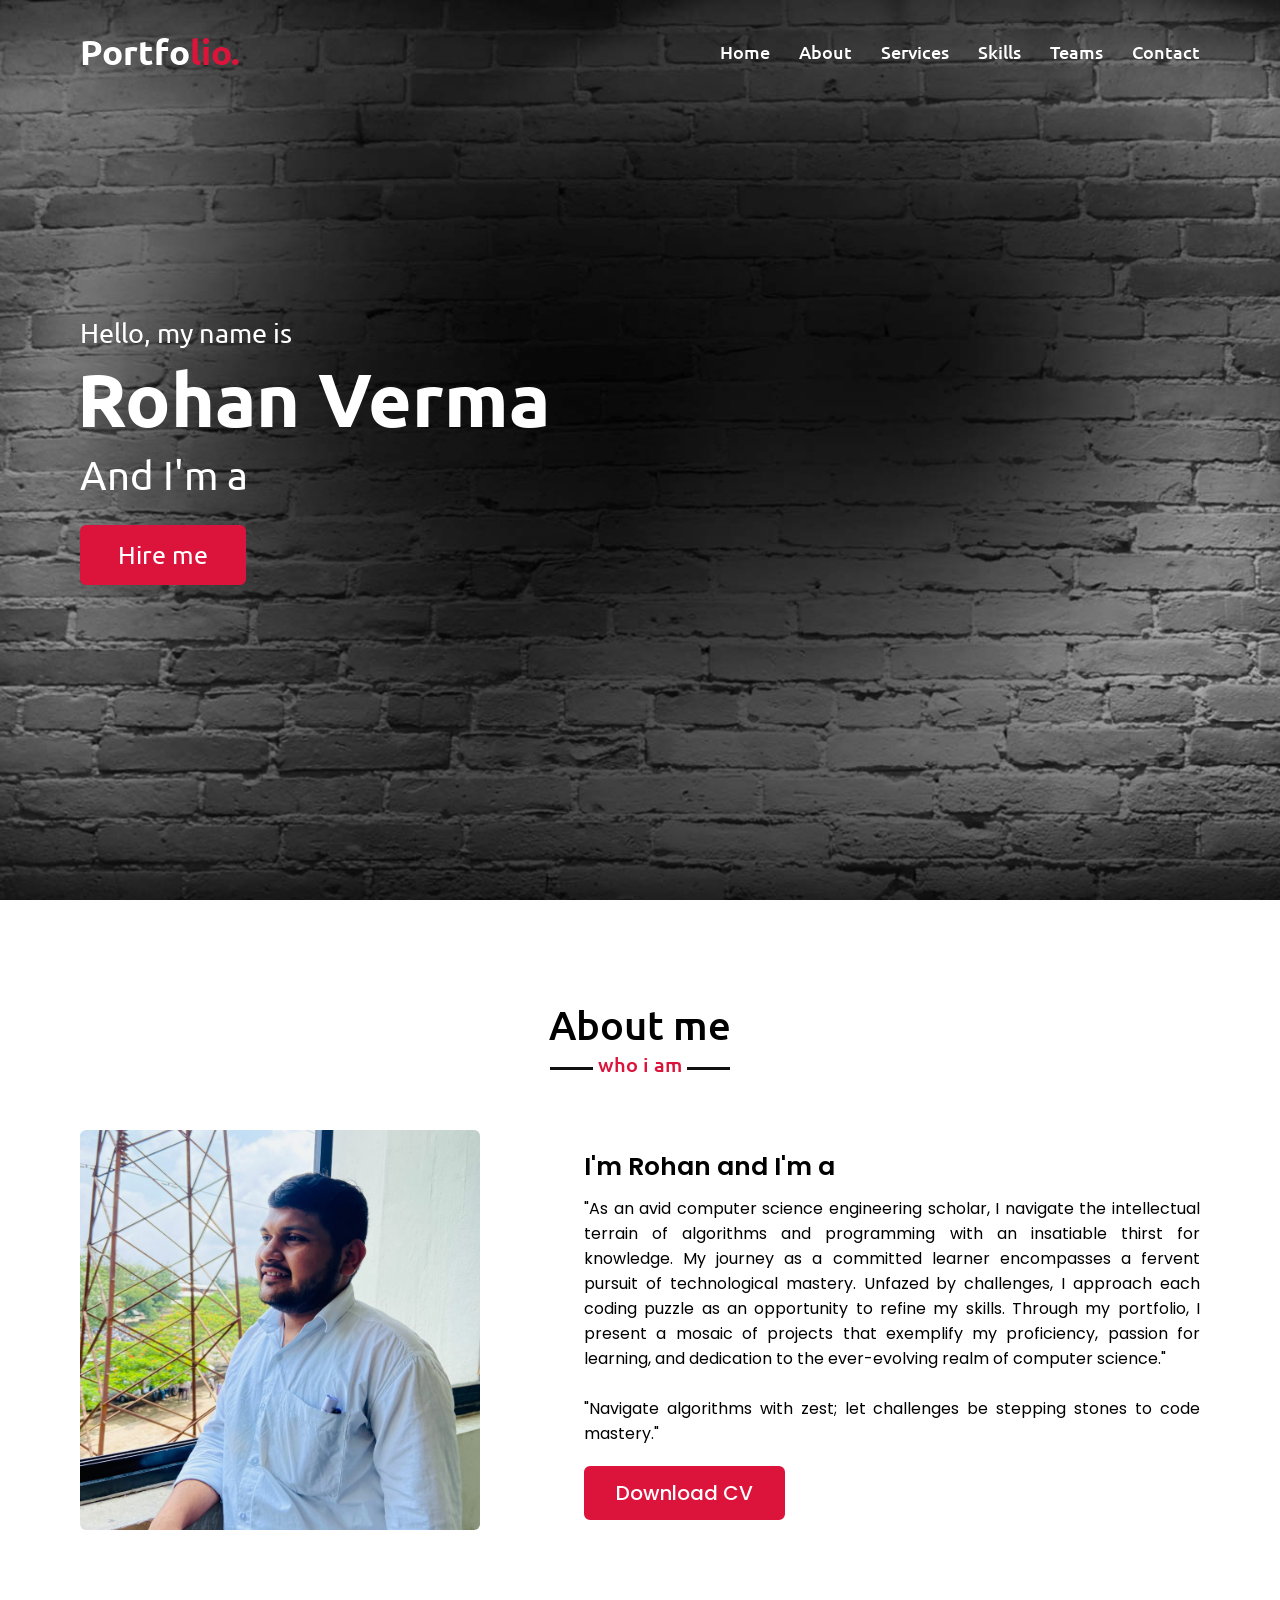
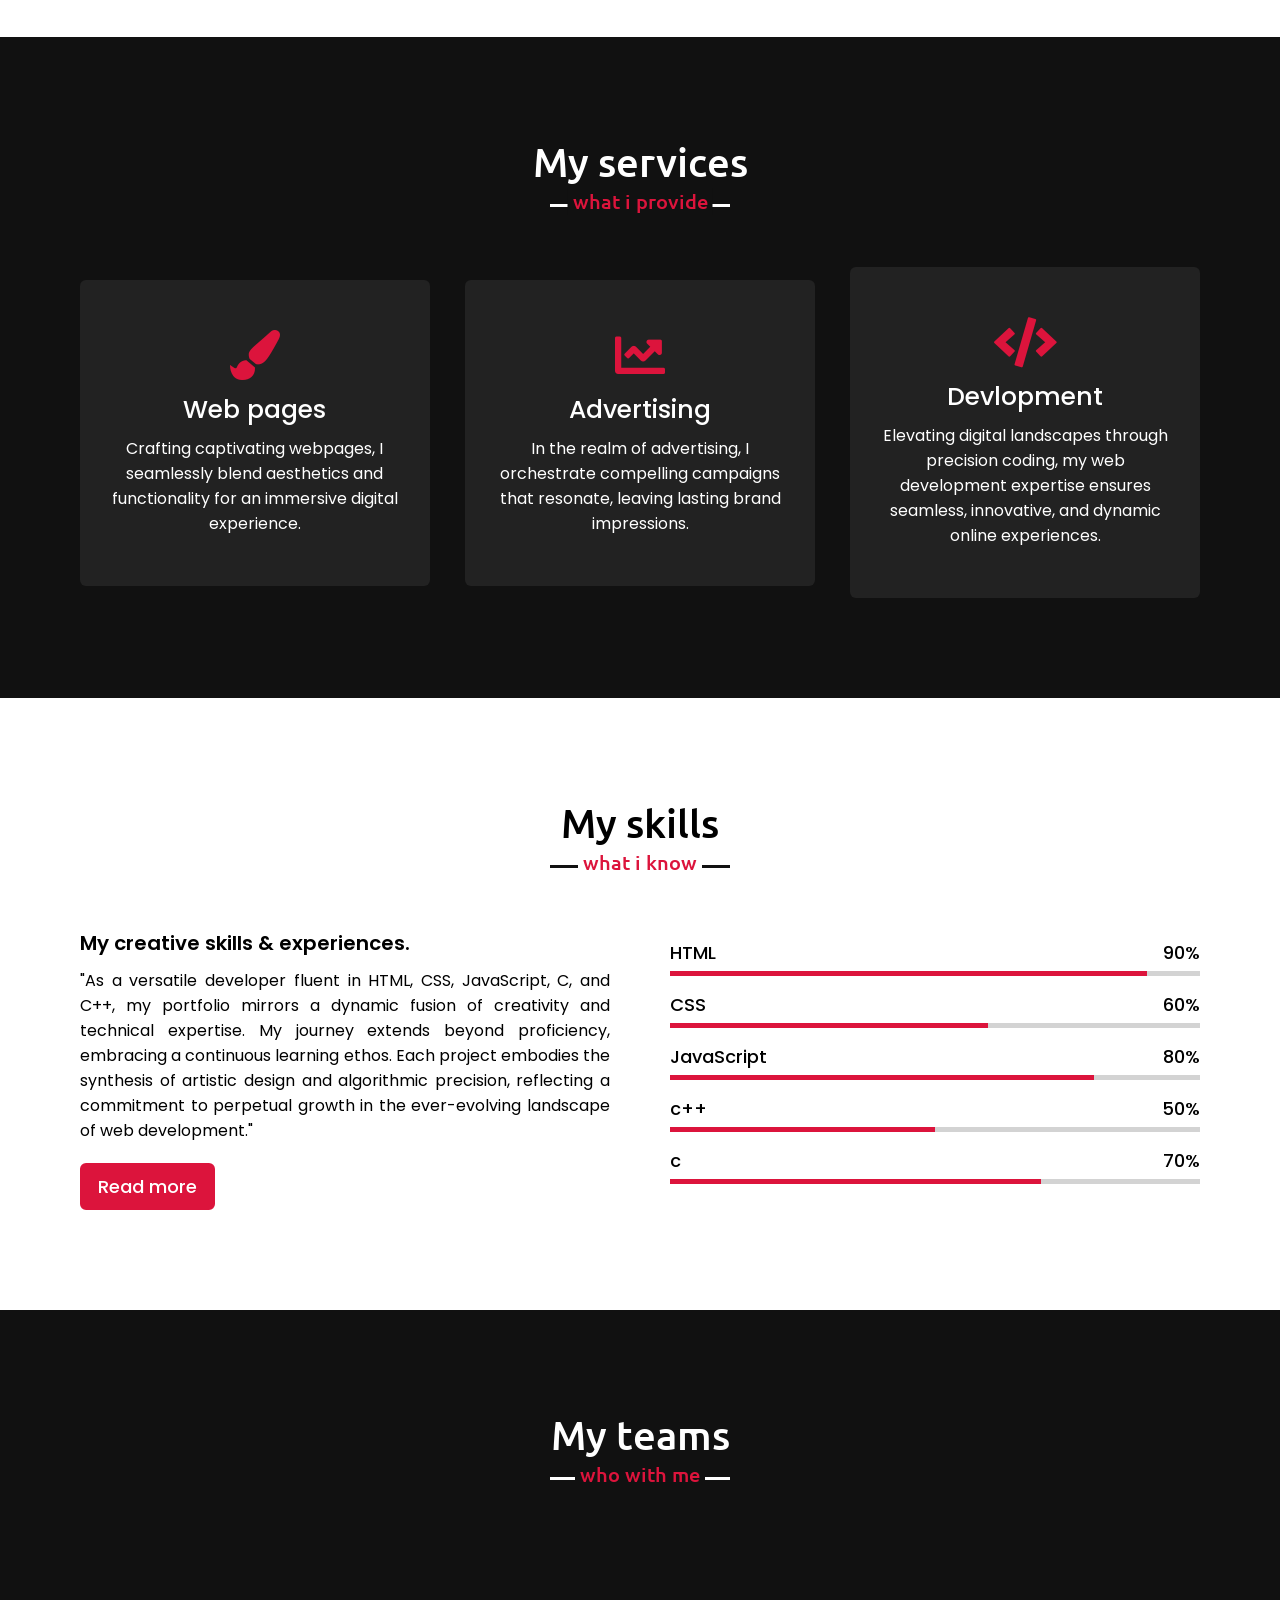
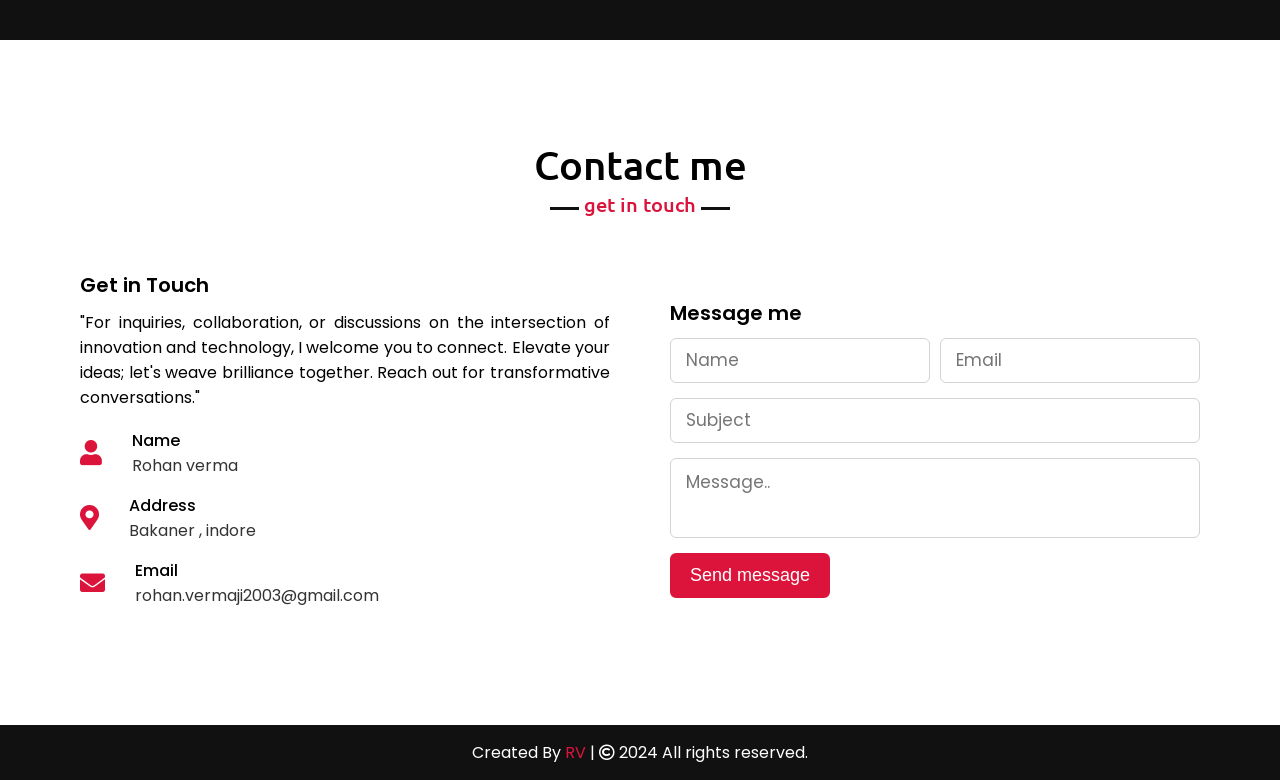
==== commit c11668a5: "Add files via upload" ====
--- a/index.html
+++ b/index.html
@@ -1,2064 +1,259 @@
-<!DOCTYPE html>
-<html lang="en" style="height: 100%;">
-<head>
-<meta charset="UTF-8"><base href="/portfolio/">
-<meta name="viewport" content="width=device-width, initial-scale=1, maximum-scale=1, user-scalable=0">
-<title></title>
-<link rel="shortcut icon" href="/-/<user_name>.github.io/<repo_name>/images/favicon.ico" type="image/x-icon">
-<script type="ftd" id="ftd-data">
-{
-"<user_name>.github.io/<repo_name>/assets#files.images.developer.png": {
-"dark": "-/<user_name>.github.io/<repo_name>/images/developer.png",
-"light": "-/<user_name>.github.io/<repo_name>/images/developer.png"
-},
-"<user_name>.github.io/<repo_name>/assets#files.images.github.png": {
-"dark": "-/<user_name>.github.io/<repo_name>/images/github.png",
-"light": "-/<user_name>.github.io/<repo_name>/images/github.png"
-},
-"<user_name>.github.io/<repo_name>/assets#files.images.instagram.png": {
-"dark": "-/<user_name>.github.io/<repo_name>/images/instagram.png",
-"light": "-/<user_name>.github.io/<repo_name>/images/instagram.png"
-},
-"<user_name>.github.io/<repo_name>/assets#files.images.linkedin.png": {
-"dark": "-/<user_name>.github.io/<repo_name>/images/linkedin.png",
-"light": "-/<user_name>.github.io/<repo_name>/images/linkedin.png"
-},
-"<user_name>.github.io/<repo_name>/assets#files.images.logo.svg": {
-"dark": "-/<user_name>.github.io/<repo_name>/images/logo.svg",
-"light": "-/<user_name>.github.io/<repo_name>/images/logo.svg"
-},
-"<user_name>.github.io/<repo_name>/assets#files.images.mail.png": {
-"dark": "-/<user_name>.github.io/<repo_name>/images/mail.png",
-"light": "-/<user_name>.github.io/<repo_name>/images/mail.png"
-},
-"<user_name>.github.io/<repo_name>/assets#files.images.twitter.png": {
-"dark": "-/<user_name>.github.io/<repo_name>/images/twitter.png",
-"light": "-/<user_name>.github.io/<repo_name>/images/twitter.png"
-},
-"ayushsoni1010.github.io/ui-packages/base-layout#base-layout:props:0": [],
-"ayushsoni1010.github.io/ui-packages/button#primary:isNewTab:0,2,0,0,4,1": true,
-"ayushsoni1010.github.io/ui-packages/button#primary:isNewTab:0,2,1,1,4,1": true,
-"ayushsoni1010.github.io/ui-packages/button#primary:link:0,2,0,0,4,1": "YOUR_MEETING_HANLDE",
-"ayushsoni1010.github.io/ui-packages/button#primary:link:0,2,1,1,4,1": "YOUR_MEETING_HANLDE",
-"ayushsoni1010.github.io/ui-packages/button#primary:title:0,2,0,0,4,1": "Schedule a Meeting",
-"ayushsoni1010.github.io/ui-packages/button#primary:title:0,2,1,1,4,1": "Schedule a Meeting",
-"ayushsoni1010.github.io/ui-packages/button#secondary:isNewTab:0,2,0,0,4,0": false,
-"ayushsoni1010.github.io/ui-packages/button#secondary:isNewTab:0,2,1,1,4,0": false,
-"ayushsoni1010.github.io/ui-packages/button#secondary:link:0,2,0,0,4,0": "mailto:YOUR_EMAIL_ADDRESS",
-"ayushsoni1010.github.io/ui-packages/button#secondary:link:0,2,1,1,4,0": "mailto:YOUR_EMAIL_ADDRESS",
-"ayushsoni1010.github.io/ui-packages/button#secondary:title:0,2,0,0,4,0": "Hire me",
-"ayushsoni1010.github.io/ui-packages/button#secondary:title:0,2,1,1,4,0": "Hire me",
-"ayushsoni1010.github.io/ui-packages/header#header:cta-item2-link:0,0": "/YOUR_REPOSITORY_NAME/resume",
-"ayushsoni1010.github.io/ui-packages/header#header:cta-item2:0,0": "Resume",
-"ayushsoni1010.github.io/ui-packages/header#header:header-item1-link:0,0": "/YOUR_REPOSITORY_NAME",
-"ayushsoni1010.github.io/ui-packages/header#header:header-item1:0,0": "Home",
-"ayushsoni1010.github.io/ui-packages/header#header:header-item2-link:0,0": "/YOUR_REPOSITORY_NAME/about",
-"ayushsoni1010.github.io/ui-packages/header#header:header-item2:0,0": "About",
-"ayushsoni1010.github.io/ui-packages/header#header:header-item3-link:0,0": "/YOUR_REPOSITORY_NAME/blogs",
-"ayushsoni1010.github.io/ui-packages/header#header:header-item3:0,0": "Blogs",
-"ayushsoni1010.github.io/ui-packages/header#header:header-item4-link:0,0": "/YOUR_REPOSITORY_NAME/projects",
-"ayushsoni1010.github.io/ui-packages/header#header:header-item4:0,0": "Projects",
-"ayushsoni1010.github.io/ui-packages/header#header:logoURL:0,0": "/YOUR_REPOSITORY_NAME",
-"ayushsoni1010.github.io/ui-packages/lib#hero-ui-base-text-wrapper:firstTitle:0,2,0,0,0": "I'm",
-"ayushsoni1010.github.io/ui-packages/lib#hero-ui-base-text-wrapper:firstTitle:0,2,0,0,1": "frontend",
-"ayushsoni1010.github.io/ui-packages/lib#hero-ui-base-text-wrapper:firstTitle:0,2,0,0,2": "and",
-"ayushsoni1010.github.io/ui-packages/lib#hero-ui-base-text-wrapper:firstTitle:0,2,1,1,0": "I'm",
-"ayushsoni1010.github.io/ui-packages/lib#hero-ui-base-text-wrapper:firstTitle:0,2,1,1,1": "frontend",
-"ayushsoni1010.github.io/ui-packages/lib#hero-ui-base-text-wrapper:firstTitle:0,2,1,1,2": "and",
-"ayushsoni1010.github.io/ui-packages/lib#hero-ui-base-text-wrapper:secondTitle:0,2,0,0,0": "YOUR_NAME,",
-"ayushsoni1010.github.io/ui-packages/lib#hero-ui-base-text-wrapper:secondTitle:0,2,0,0,1": "developer",
-"ayushsoni1010.github.io/ui-packages/lib#hero-ui-base-text-wrapper:secondTitle:0,2,0,0,2": "explorer.",
-"ayushsoni1010.github.io/ui-packages/lib#hero-ui-base-text-wrapper:secondTitle:0,2,1,1,0": "YOUR_NAME,",
-"ayushsoni1010.github.io/ui-packages/lib#hero-ui-base-text-wrapper:secondTitle:0,2,1,1,1": "developer",
-"ayushsoni1010.github.io/ui-packages/lib#hero-ui-base-text-wrapper:secondTitle:0,2,1,1,2": "explorer.",
-"ayushsoni1010.github.io/ui-packages/lib#hero-ui-text-desktop-type": {
-"font-family": "Inter",
-"line-height": "55px",
-"size": "60px",
-"weight": 900
-},
-"ayushsoni1010.github.io/ui-packages/lib#hero-ui-text-mobile-type": {
-"font-family": "Inter",
-"letter-spacing": "0px",
-"line-height": "15px",
-"size": "30px",
-"weight": 800
-},
-"ayushsoni1010.github.io/ui-packages/lib#hero-ui-text-responsive-typography": {
-"desktop": {
-"font-family": "Inter",
-"line-height": "55px",
-"size": "60px",
-"weight": 900
-},
-"mobile": {
-"font-family": "Inter",
-"letter-spacing": "0px",
-"line-height": "15px",
-"size": "30px",
-"weight": 800
-}
-},
-"ayushsoni1010.github.io/ui-packages/lib#home-description-desktop-type": {
-"font-family": "Inter",
-"line-height": "25px",
-"size": "16px"
-},
-"ayushsoni1010.github.io/ui-packages/lib#home-description-mobile-type": {
-"font-family": "Inter",
-"line-height": "30px",
-"size": "14px"
-},
-"ayushsoni1010.github.io/ui-packages/lib#home-description-responsive-typography": {
-"desktop": {
-"font-family": "Inter",
-"line-height": "25px",
-"size": "16px"
-},
-"mobile": {
-"font-family": "Inter",
-"line-height": "30px",
-"size": "14px"
-}
-},
-"ayushsoni1010.github.io/ui-packages/social-buttons#social-button-wrapper:link:0,2,0,0,5,0": "https://linkedin.com/in/YOUR_LINKEDIN_USERNAME",
-"ayushsoni1010.github.io/ui-packages/social-buttons#social-button-wrapper:link:0,2,0,0,5,1": "https://twitter.com/YOUR_TWITTER_USERNAME",
-"ayushsoni1010.github.io/ui-packages/social-buttons#social-button-wrapper:link:0,2,0,0,5,2": "https://github.com/YOUR_GITHUB_USERNAME",
-"ayushsoni1010.github.io/ui-packages/social-buttons#social-button-wrapper:link:0,2,0,0,5,3": "https://instagram.com/YOUR_INSTAGRAM_USERNAME",
-"ayushsoni1010.github.io/ui-packages/social-buttons#social-button-wrapper:link:0,2,0,0,5,4": "mailto:YOUR_EMAIL_ADDRESS",
-"ayushsoni1010.github.io/ui-packages/social-buttons#social-button-wrapper:link:0,2,1,1,5,0": "https://linkedin.com/in/YOUR_LINKEDIN_USERNAME",
-"ayushsoni1010.github.io/ui-packages/social-buttons#social-button-wrapper:link:0,2,1,1,5,1": "https://twitter.com/YOUR_TWITTER_USERNAME",
-"ayushsoni1010.github.io/ui-packages/social-buttons#social-button-wrapper:link:0,2,1,1,5,2": "https://github.com/YOUR_GITHUB_USERNAME",
-"ayushsoni1010.github.io/ui-packages/social-buttons#social-button-wrapper:link:0,2,1,1,5,3": "https://instagram.com/YOUR_INSTAGRAM_USERNAME",
-"ayushsoni1010.github.io/ui-packages/social-buttons#social-button-wrapper:link:0,2,1,1,5,4": "mailto:YOUR_EMAIL_ADDRESS",
-"ayushsoni1010.github.io/ui-packages/toast#stack:link:0,1": "https://github.com/YOUR_GITHUB_USERNAME",
-"ayushsoni1010.github.io/ui-packages/toast#stack:title:0,1": "Hello, I'm aspiring fastn developer based in India",
-"ftd#breakpoint-width": {
-"mobile": 768
-},
-"ftd#dark-mode": false,
-"ftd#default-colors": {
-"accent": {
-"primary": {
-"dark": "#2dd4bf",
-"light": "#2dd4bf"
-},
-"secondary": {
-"dark": "#4fb2df",
-"light": "#4fb2df"
-},
-"tertiary": {
-"dark": "#c5cbd7",
-"light": "#c5cbd7"
-}
-},
-"background": {
-"base": {
-"dark": "#18181b",
-"light": "#e7e7e4"
-},
-"code": {
-"dark": "#21222C",
-"light": "#F5F5F5"
-},
-"overlay": {
-"dark": "rgba(0, 0, 0, 0.8)",
-"light": "rgba(0, 0, 0, 0.8)"
-},
-"step-1": {
-"dark": "#141414",
-"light": "#f3f3f3"
-},
-"step-2": {
-"dark": "#585656",
-"light": "#c9cece"
-}
-},
-"border": {
-"dark": "#434547",
-"light": "#434547"
-},
-"border-strong": {
-"dark": "#919192",
-"light": "#919192"
-},
-"cta-danger": {
-"base": {
-"dark": "#1C1B1F",
-"light": "#1C1B1F"
-},
-"border": {
-"dark": "#1C1B1F",
-"light": "#1C1B1F"
-},
-"border-disabled": {
-"dark": "#feffff",
-"light": "#feffff"
-},
-"disabled": {
-"dark": "#1C1B1F",
-"light": "#1C1B1F"
-},
-"focused": {
-"dark": "#1C1B1F",
-"light": "#1C1B1F"
-},
-"hover": {
-"dark": "#1C1B1F",
-"light": "#1C1B1F"
-},
-"pressed": {
-"dark": "#1C1B1F",
-"light": "#1C1B1F"
-},
-"text": {
-"dark": "#1C1B1F",
-"light": "#1C1B1F"
-},
-"text-disabled": {
-"dark": "#feffff",
-"light": "#feffff"
-}
-},
-"cta-primary": {
-"base": {
-"dark": "#2dd4bf",
-"light": "#2dd4bf"
-},
-"border": {
-"dark": "#2b8074",
-"light": "#2b8074"
-},
-"border-disabled": {
-"dark": "#65b693",
-"light": "#65b693"
-},
-"disabled": {
-"dark": "rgba(44, 201, 181, 0.1)",
-"light": "rgba(44, 201, 181, 0.1)"
-},
-"focused": {
-"dark": "#2cbfac",
-"light": "#2cbfac"
-},
-"hover": {
-"dark": "#2c9f90",
-"light": "#2c9f90"
-},
-"pressed": {
-"dark": "#2cc9b5",
-"light": "#2cc9b5"
-},
-"text": {
-"dark": "#feffff",
-"light": "#feffff"
-},
-"text-disabled": {
-"dark": "#65b693",
-"light": "#65b693"
-}
-},
-"cta-secondary": {
-"base": {
-"dark": "#4fb2df",
-"light": "#4fb2df"
-},
-"border": {
-"dark": "#209fdb",
-"light": "#209fdb"
-},
-"border-disabled": {
-"dark": "#65b693",
-"light": "#65b693"
-},
-"disabled": {
-"dark": "rgba(79, 178, 223, 0.1)",
-"light": "rgba(79, 178, 223, 0.1)"
-},
-"focused": {
-"dark": "#4fb1df",
-"light": "#4fb1df"
-},
-"hover": {
-"dark": "#40afe1",
-"light": "#40afe1"
-},
-"pressed": {
-"dark": "#4fb2df",
-"light": "#4fb2df"
-},
-"text": {
-"dark": "#ffffff",
-"light": "#584b42"
-},
-"text-disabled": {
-"dark": "#65b693",
-"light": "#65b693"
-}
-},
-"cta-tertiary": {
-"base": {
-"dark": "#556375",
-"light": "#556375"
-},
-"border": {
-"dark": "#e2e4e7",
-"light": "#e2e4e7"
-},
-"border-disabled": {
-"dark": "#65b693",
-"light": "#65b693"
-},
-"disabled": {
-"dark": "rgba(85, 99, 117, 0.1)",
-"light": "rgba(85, 99, 117, 0.1)"
-},
-"focused": {
-"dark": "#e0e2e6",
-"light": "#e0e2e6"
-},
-"hover": {
-"dark": "#c7cbd1",
-"light": "#c7cbd1"
-},
-"pressed": {
-"dark": "#3b4047",
-"light": "#3b4047"
-},
-"text": {
-"dark": "#ffffff",
-"light": "#ffffff"
-},
-"text-disabled": {
-"dark": "#65b693",
-"light": "#65b693"
-}
-},
-"custom": {
-"eight": {
-"dark": "#d554b3",
-"light": "#d554b3"
-},
-"five": {
-"dark": "#eb57be",
-"light": "#eb57be"
-},
-"four": {
-"dark": "#7a65c7",
-"light": "#7a65c7"
-},
-"nine": {
-"dark": "#ec8943",
-"light": "#ec8943"
-},
-"one": {
-"dark": "#ed753a",
-"light": "#ed753a"
-},
-"seven": {
-"dark": "#7564be",
-"light": "#7564be"
-},
-"six": {
-"dark": "#ef8dd6",
-"light": "#ef8dd6"
-},
-"ten": {
-"dark": "#da7a4a",
-"light": "#da7a4a"
-},
-"three": {
-"dark": "#8fdcf8",
-"light": "#8fdcf8"
-},
-"two": {
-"dark": "#f3db5f",
-"light": "#f3db5f"
-}
-},
-"error": {
-"base": {
-"dark": "#311b1f",
-"light": "#f5bdbb"
-},
-"border": {
-"dark": "#df2b2b",
-"light": "#df2b2b"
-},
-"text": {
-"dark": "#c62a21",
-"light": "#c62a21"
-}
-},
-"info": {
-"base": {
-"dark": "#15223a",
-"light": "#c4edfd"
-},
-"border": {
-"dark": "#205694",
-"light": "#205694"
-},
-"text": {
-"dark": "#1f6feb",
-"light": "#205694"
-}
-},
-"scrim": {
-"dark": "#007f9b",
-"light": "#007f9b"
-},
-"shadow": {
-"dark": "#007f9b",
-"light": "#007f9b"
-},
-"success": {
-"base": {
-"dark": "#405508ad",
-"light": "#e3f0c4"
-},
-"border": {
-"dark": "#3d741f",
-"light": "#3d741f"
-},
-"text": {
-"dark": "#479f16",
-"light": "#467b28"
-}
-},
-"text": {
-"dark": "#a8a29e",
-"light": "#584b42"
-},
-"text-strong": {
-"dark": "#ffffff",
-"light": "#141414"
-},
-"warning": {
-"base": {
-"dark": "#544607a3",
-"light": "#fbefba"
-},
-"border": {
-"dark": "#966220",
-"light": "#966220"
-},
-"text": {
-"dark": "#d07f19",
-"light": "#966220"
-}
-}
-},
-"ftd#default-types": {
-"blockquote": {
-"desktop": {
-"font-family": "sans-serif",
-"line-height": "21px",
-"size": "16px",
-"weight": 400
-},
-"mobile": {
-"font-family": "sans-serif",
-"line-height": "21px",
-"size": "16px",
-"weight": 400
-}
-},
-"button-large": {
-"desktop": {
-"font-family": "sans-serif",
-"line-height": "24px",
-"size": "18px",
-"weight": 400
-},
-"mobile": {
-"font-family": "sans-serif",
-"line-height": "24px",
-"size": "18px",
-"weight": 400
-}
-},
-"button-medium": {
-"desktop": {
-"font-family": "sans-serif",
-"line-height": "21px",
-"size": "16px",
-"weight": 400
-},
-"mobile": {
-"font-family": "sans-serif",
-"line-height": "21px",
-"size": "16px",
-"weight": 400
-}
-},
-"button-small": {
-"desktop": {
-"font-family": "sans-serif",
-"line-height": "19px",
-"size": "14px",
-"weight": 400
-},
-"mobile": {
-"font-family": "sans-serif",
-"line-height": "19px",
-"size": "14px",
-"weight": 400
-}
-},
-"copy-large": {
-"desktop": {
-"font-family": "sans-serif",
-"line-height": "34px",
-"size": "22px",
-"weight": 400
-},
-"mobile": {
-"font-family": "sans-serif",
-"line-height": "28px",
-"size": "18px",
-"weight": 400
-}
-},
-"copy-regular": {
-"desktop": {
-"font-family": "sans-serif",
-"line-height": "30px",
-"size": "18px",
-"weight": 400
-},
-"mobile": {
-"font-family": "sans-serif",
-"line-height": "24px",
-"size": "16px",
-"weight": 400
-}
-},
-"copy-small": {
-"desktop": {
-"font-family": "sans-serif",
-"line-height": "24px",
-"size": "14px",
-"weight": 400
-},
-"mobile": {
-"font-family": "sans-serif",
-"line-height": "16px",
-"size": "12px",
-"weight": 400
-}
-},
-"fine-print": {
-"desktop": {
-"font-family": "sans-serif",
-"line-height": "16px",
-"size": "12px",
-"weight": 400
-},
-"mobile": {
-"font-family": "sans-serif",
-"line-height": "16px",
-"size": "12px",
-"weight": 400
-}
-},
-"heading-hero": {
-"desktop": {
-"font-family": "sans-serif",
-"line-height": "104px",
-"size": "80px",
-"weight": 400
-},
-"mobile": {
-"font-family": "sans-serif",
-"line-height": "64px",
-"size": "48px",
-"weight": 400
-}
-},
-"heading-large": {
-"desktop": {
-"font-family": "sans-serif",
-"line-height": "65px",
-"size": "50px",
-"weight": 400
-},
-"mobile": {
-"font-family": "sans-serif",
-"line-height": "54px",
-"size": "36px",
-"weight": 400
-}
-},
-"heading-medium": {
-"desktop": {
-"font-family": "sans-serif",
-"line-height": "57px",
-"size": "38px",
-"weight": 400
-},
-"mobile": {
-"font-family": "sans-serif",
-"line-height": "40px",
-"size": "26px",
-"weight": 400
-}
-},
-"heading-small": {
-"desktop": {
-"font-family": "sans-serif",
-"line-height": "31px",
-"size": "24px",
-"weight": 400
-},
-"mobile": {
-"font-family": "sans-serif",
-"line-height": "29px",
-"size": "22px",
-"weight": 400
-}
-},
-"heading-tiny": {
-"desktop": {
-"font-family": "sans-serif",
-"line-height": "26px",
-"size": "20px",
-"weight": 400
-},
-"mobile": {
-"font-family": "sans-serif",
-"line-height": "24px",
-"size": "18px",
-"weight": 400
-}
-},
-"label-large": {
-"desktop": {
-"font-family": "sans-serif",
-"line-height": "19px",
-"size": "14px",
-"weight": 400
-},
-"mobile": {
-"font-family": "sans-serif",
-"line-height": "19px",
-"size": "14px",
-"weight": 400
-}
-},
-"label-small": {
-"desktop": {
-"font-family": "sans-serif",
-"line-height": "16px",
-"size": "12px",
-"weight": 400
-},
-"mobile": {
-"font-family": "sans-serif",
-"line-height": "16px",
-"size": "12px",
-"weight": 400
-}
-},
-"link": {
-"desktop": {
-"font-family": "sans-serif",
-"line-height": "19px",
-"size": "14px",
-"weight": 400
-},
-"mobile": {
-"font-family": "sans-serif",
-"line-height": "19px",
-"size": "14px",
-"weight": 400
-}
-},
-"source-code": {
-"desktop": {
-"font-family": "sans-serif",
-"line-height": "30px",
-"size": "18px",
-"weight": 400
-},
-"mobile": {
-"font-family": "sans-serif",
-"line-height": "21px",
-"size": "16px",
-"weight": 400
-}
-}
-},
-"ftd#device": "desktop",
-"ftd#empty": "",
-"ftd#follow-system-dark-mode": true,
-"ftd#font-code": "sans-serif",
-"ftd#font-copy": "sans-serif",
-"ftd#font-display": "sans-serif",
-"ftd#nbsp": "&nbsp;",
-"ftd#non-breaking-space": "&nbsp;",
-"ftd#space": " ",
-"ftd#system-dark-mode": false
-}
-</script>
-<script type="ftd" id="ftd-external-children">
-{}
-</script>
-<script>
-
-</script>
-<style>
-
-</style>
-<link rel="stylesheet" href="default-C5FF83A8B3723F00CC5D810569E9D4ADF83311143685244B4504BD9A34F6904F.css">
-
-
-</head>
-<body style="height: 100%; margin: 0;">
-
-<div data-id="main" style="height: 100%; width: 100%" class="ft_common ft_column"><div data-id="0:main" style="align-self: center; max-width: 1500px; padding-left: 7.4%; padding-right: 7.4%; width: 100%" class="ft_common ft_column"><div data-id="0,0:main" style="align-self: center; gap: 0; height: fit-content; justify-content: space-between; padding-bottom: 10px; padding-top: 10px; width: 100%" class="ft_common ft_row"><a data-id="0,0,0:parent:main" href="/YOUR_REPOSITORY_NAME" style="width: 50px" class="ft_common"><img data-id="0,0,0:main" href="/YOUR_REPOSITORY_NAME" src="-/<user_name>.github.io/<repo_name>/images/logo.svg" style="width: 50px" class="ft_common"></img></a><div data-id="0,0,1:main" style="gap: 30px; margin-top: 20px" class="ft_common ft_row"><a data-id="0,0,1,0:main" href="/YOUR_REPOSITORY_NAME" style="color: rgba(0,128,128,1); font-family: sans-serif; font-size: 14px; font-weight: 400; line-height: 19px; text-align: center" class="ft_common ft_md">Home</a><a data-id="0,0,1,1:main" href="/YOUR_REPOSITORY_NAME/about" style="color: rgba(0,128,128,1); font-family: sans-serif; font-size: 14px; font-weight: 400; line-height: 19px; text-align: center" class="ft_common ft_md">About</a><a data-id="0,0,1,2:main" href="/YOUR_REPOSITORY_NAME/blogs" style="color: rgba(0,128,128,1); font-family: sans-serif; font-size: 14px; font-weight: 400; line-height: 19px; text-align: center" class="ft_common ft_md">Blogs</a><a data-id="0,0,1,3:main" href="/YOUR_REPOSITORY_NAME/projects" style="color: rgba(0,128,128,1); font-family: sans-serif; font-size: 14px; font-weight: 400; line-height: 19px; text-align: center" class="ft_common ft_md">Projects</a></div><div data-id="0,0,2:main" style="gap: 8px; margin-top: 12px" class="ft_common ft_row"><a data-id="0,0,2,1:main" href="/YOUR_REPOSITORY_NAME/resume" target="_blank" style="background-color: rgba(0,128,128,1); border-bottom-width: 2px; border-color: rgba(0,128,128,1); border-left-width: 2px; border-radius: 6px; border-right-width: 2px; border-top-width: 2px; color: rgba(255,255,255,1); font-family: sans-serif; font-size: 14px; font-weight: 400; line-height: 19px; padding-bottom: 8px; padding-left: 14px; padding-right: 14px; padding-top: 8px" class="ft_common ft_md">Resume</a></div></div><a data-id="0,1:main" href="https://github.com/YOUR_GITHUB_USERNAME" style="align-self: center; background-color: rgba(203,213,224,1); border-bottom-width: 2px; border-color: rgba(49,130,206,1); border-left-width: 2px; border-radius: 20px; border-right-width: 2px; border-top-width: 2px; display: block; margin-top: 47px; padding-bottom: 3px; padding-left: 14px; padding-right: 14px; padding-top: 3px" class="ft_common"><div data-id="0,1,0:main" style="color: rgba(0,0,0,1); font-family: sans-serif; font-size: 14px; font-weight: 400; line-height: 19px; margin-top: 2px; text-align: center" class="ft_common ft_md">Hello, I’m aspiring fastn developer based in India</div></a><div data-id="0,2:main" style="display: block; padding-bottom: 20px" class="ft_common"><div data-id="0,2,0:main" style="gap: 100px; margin-top: 60px" class="ft_common ft_row"><div data-id="0,2,0,0:main" style="gap: 20px" class="ft_common ft_column"><div data-id="0,2,0,0,0:main" style="gap: 14px" class="ft_common ft_row"><div data-id="0,2,0,0,0,0:main" style="font-family: Inter; font-size: 60px; font-weight: 900; line-height: 55px" class="ft_common ft_md">I’m</div><div data-id="0,2,0,0,0,1:main" style="color: rgba(0,128,128,1); font-family: Inter; font-size: 60px; font-weight: 900; line-height: 55px" class="ft_common ft_md">YOUR_NAME,</div></div><div data-id="0,2,0,0,1:main" style="gap: 14px" class="ft_common ft_row"><div data-id="0,2,0,0,1,0:main" style="font-family: Inter; font-size: 60px; font-weight: 900; line-height: 55px" class="ft_common ft_md">frontend</div><div data-id="0,2,0,0,1,1:main" style="color: rgba(0,128,128,1); font-family: Inter; font-size: 60px; font-weight: 900; line-height: 55px" class="ft_common ft_md">developer</div></div><div data-id="0,2,0,0,2:main" style="gap: 14px" class="ft_common ft_row"><div data-id="0,2,0,0,2,0:main" style="font-family: Inter; font-size: 60px; font-weight: 900; line-height: 55px" class="ft_common ft_md">and</div><div data-id="0,2,0,0,2,1:main" style="color: rgba(0,128,128,1); font-family: Inter; font-size: 60px; font-weight: 900; line-height: 55px" class="ft_common ft_md">explorer.</div></div><div data-id="0,2,0,0,3:main" style="font-family: Inter; font-size: 16px; line-height: 25px; margin-top: 10px; max-width: 700px; min-width: 450px; white-space: normal" class="ft_common ft_md">I design and create functional and beautiful applications with passion and a focus on user experience and high quality.</div><div data-id="0,2,0,0,4:main" style="gap: 10px" class="ft_common ft_row"><a data-id="0,2,0,0,4,0:main" href="mailto:YOUR_EMAIL_ADDRESS" style="background-color: rgba(255,255,255,1); border-bottom-width: 2px; border-color: rgba(0,128,128,1); border-left-width: 2px; border-radius: 6px; border-right-width: 2px; border-top-width: 2px; color: rgba(0,128,128,1); font-family: sans-serif; font-size: 14px; font-weight: 400; line-height: 19px; padding-bottom: 8px; padding-left: 14px; padding-right: 14px; padding-top: 8px" class="ft_common ft_md">Hire me</a><a data-id="0,2,0,0,4,1:main" href="YOUR_MEETING_HANLDE" target="_blank" style="background-color: rgba(0,128,128,1); border-bottom-width: 2px; border-color: rgba(0,128,128,1); border-left-width: 2px; border-radius: 6px; border-right-width: 2px; border-top-width: 2px; color: rgba(255,255,255,1); font-family: sans-serif; font-size: 14px; font-weight: 400; line-height: 19px; padding-bottom: 8px; padding-left: 14px; padding-right: 14px; padding-top: 8px" class="ft_common ft_md">Schedule a Meeting</a></div><div data-id="0,2,0,0,5:main" style="gap: 10px" class="ft_common ft_row"><a data-id="0,2,0,0,5,0:main" href="https://linkedin.com/in/YOUR_LINKEDIN_USERNAME" target="_blank" style="background-color: rgba(226,232,240,1); border-radius: 6px; display: block; padding-bottom: 8px; padding-left: 12px; padding-right: 12px; padding-top: 8px" class="ft_common"><img data-id="0,2,0,0,5,0,0:main" src="-/<user_name>.github.io/<repo_name>/images/linkedin.png" style="height: 20px; margin-top: 3px; width: 18px" class="ft_common"></img></a><a data-id="0,2,0,0,5,1:main" href="https://twitter.com/YOUR_TWITTER_USERNAME" target="_blank" style="background-color: rgba(226,232,240,1); border-radius: 6px; display: block; padding-bottom: 8px; padding-left: 12px; padding-right: 12px; padding-top: 8px" class="ft_common"><img data-id="0,2,0,0,5,1,0:main" src="-/<user_name>.github.io/<repo_name>/images/twitter.png" style="height: 20px; margin-top: 3px; width: 18px" class="ft_common"></img></a><a data-id="0,2,0,0,5,2:main" href="https://github.com/YOUR_GITHUB_USERNAME" target="_blank" style="background-color: rgba(226,232,240,1); border-radius: 6px; display: block; padding-bottom: 8px; padding-left: 12px; padding-right: 12px; padding-top: 8px" class="ft_common"><img data-id="0,2,0,0,5,2,0:main" src="-/<user_name>.github.io/<repo_name>/images/github.png" style="height: 20px; margin-top: 3px; width: 18px" class="ft_common"></img></a><a data-id="0,2,0,0,5,3:main" href="https://instagram.com/YOUR_INSTAGRAM_USERNAME" target="_blank" style="background-color: rgba(226,232,240,1); border-radius: 6px; display: block; padding-bottom: 8px; padding-left: 12px; padding-right: 12px; padding-top: 8px" class="ft_common"><img data-id="0,2,0,0,5,3,0:main" src="-/<user_name>.github.io/<repo_name>/images/instagram.png" style="height: 20px; margin-top: 3px; width: 18px" class="ft_common"></img></a><a data-id="0,2,0,0,5,4:main" href="mailto:YOUR_EMAIL_ADDRESS" target="_blank" style="background-color: rgba(226,232,240,1); border-radius: 6px; display: block; padding-bottom: 8px; padding-left: 12px; padding-right: 12px; padding-top: 8px" class="ft_common"><img data-id="0,2,0,0,5,4,0:main" src="-/<user_name>.github.io/<repo_name>/images/mail.png" style="height: 20px; margin-top: 3px; width: 18px" class="ft_common"></img></a></div></div><img data-id="0,2,0,1:main" src="-/<user_name>.github.io/<repo_name>/images/developer.png" style="width: 400px" class="ft_common"></img></div><div data-id="0,2,1:main" style="display: none; gap: 20px; margin-top: 30px" class="ft_common ft_column"><img data-id="0,2,1,0:main" src="-/<user_name>.github.io/<repo_name>/images/developer.png" style="align-self: center; width: 250px" class="ft_common"></img><div data-id="0,2,1,1:main" style="gap: 20px" class="ft_common ft_column"><div data-id="0,2,1,1,0:main" style="gap: 14px" class="ft_common ft_row"><div data-id="0,2,1,1,0,0:main" style="font-family: Inter; font-size: 30px; font-weight: 800; letter-spacing: 0px; line-height: 15px" class="ft_common ft_md">I’m</div><div data-id="0,2,1,1,0,1:main" style="color: rgba(0,128,128,1); font-family: Inter; font-size: 30px; font-weight: 800; letter-spacing: 0px; line-height: 15px" class="ft_common ft_md">YOUR_NAME,</div></div><div data-id="0,2,1,1,1:main" style="gap: 14px" class="ft_common ft_row"><div data-id="0,2,1,1,1,0:main" style="font-family: Inter; font-size: 30px; font-weight: 800; letter-spacing: 0px; line-height: 15px" class="ft_common ft_md">frontend</div><div data-id="0,2,1,1,1,1:main" style="color: rgba(0,128,128,1); font-family: Inter; font-size: 30px; font-weight: 800; letter-spacing: 0px; line-height: 15px" class="ft_common ft_md">developer</div></div><div data-id="0,2,1,1,2:main" style="gap: 14px" class="ft_common ft_row"><div data-id="0,2,1,1,2,0:main" style="font-family: Inter; font-size: 30px; font-weight: 800; letter-spacing: 0px; line-height: 15px" class="ft_common ft_md">and</div><div data-id="0,2,1,1,2,1:main" style="color: rgba(0,128,128,1); font-family: Inter; font-size: 30px; font-weight: 800; letter-spacing: 0px; line-height: 15px" class="ft_common ft_md">explorer.</div></div><div data-id="0,2,1,1,3:main" style="font-family: Inter; font-size: 14px; line-height: 30px; margin-top: 10px; max-width: 700px; min-width: 450px; white-space: normal" class="ft_common ft_md">I design and create functional and beautiful applications with passion and a focus on user experience and high quality.</div><div data-id="0,2,1,1,4:main" style="gap: 10px" class="ft_common ft_row"><a data-id="0,2,1,1,4,0:main" href="mailto:YOUR_EMAIL_ADDRESS" style="background-color: rgba(255,255,255,1); border-bottom-width: 2px; border-color: rgba(0,128,128,1); border-left-width: 2px; border-radius: 6px; border-right-width: 2px; border-top-width: 2px; color: rgba(0,128,128,1); font-family: sans-serif; font-size: 14px; font-weight: 400; line-height: 19px; padding-bottom: 8px; padding-left: 14px; padding-right: 14px; padding-top: 8px" class="ft_common ft_md">Hire me</a><a data-id="0,2,1,1,4,1:main" href="YOUR_MEETING_HANLDE" target="_blank" style="background-color: rgba(0,128,128,1); border-bottom-width: 2px; border-color: rgba(0,128,128,1); border-left-width: 2px; border-radius: 6px; border-right-width: 2px; border-top-width: 2px; color: rgba(255,255,255,1); font-family: sans-serif; font-size: 14px; font-weight: 400; line-height: 19px; padding-bottom: 8px; padding-left: 14px; padding-right: 14px; padding-top: 8px" class="ft_common ft_md">Schedule a Meeting</a></div><div data-id="0,2,1,1,5:main" style="gap: 10px" class="ft_common ft_row"><a data-id="0,2,1,1,5,0:main" href="https://linkedin.com/in/YOUR_LINKEDIN_USERNAME" target="_blank" style="background-color: rgba(226,232,240,1); border-radius: 6px; display: block; padding-bottom: 8px; padding-left: 12px; padding-right: 12px; padding-top: 8px" class="ft_common"><img data-id="0,2,1,1,5,0,0:main" src="-/<user_name>.github.io/<repo_name>/images/linkedin.png" style="height: 20px; margin-top: 3px; width: 18px" class="ft_common"></img></a><a data-id="0,2,1,1,5,1:main" href="https://twitter.com/YOUR_TWITTER_USERNAME" target="_blank" style="background-color: rgba(226,232,240,1); border-radius: 6px; display: block; padding-bottom: 8px; padding-left: 12px; padding-right: 12px; padding-top: 8px" class="ft_common"><img data-id="0,2,1,1,5,1,0:main" src="-/<user_name>.github.io/<repo_name>/images/twitter.png" style="height: 20px; margin-top: 3px; width: 18px" class="ft_common"></img></a><a data-id="0,2,1,1,5,2:main" href="https://github.com/YOUR_GITHUB_USERNAME" target="_blank" style="background-color: rgba(226,232,240,1); border-radius: 6px; display: block; padding-bottom: 8px; padding-left: 12px; padding-right: 12px; padding-top: 8px" class="ft_common"><img data-id="0,2,1,1,5,2,0:main" src="-/<user_name>.github.io/<repo_name>/images/github.png" style="height: 20px; margin-top: 3px; width: 18px" class="ft_common"></img></a><a data-id="0,2,1,1,5,3:main" href="https://instagram.com/YOUR_INSTAGRAM_USERNAME" target="_blank" style="background-color: rgba(226,232,240,1); border-radius: 6px; display: block; padding-bottom: 8px; padding-left: 12px; padding-right: 12px; padding-top: 8px" class="ft_common"><img data-id="0,2,1,1,5,3,0:main" src="-/<user_name>.github.io/<repo_name>/images/instagram.png" style="height: 20px; margin-top: 3px; width: 18px" class="ft_common"></img></a><a data-id="0,2,1,1,5,4:main" href="mailto:YOUR_EMAIL_ADDRESS" target="_blank" style="background-color: rgba(226,232,240,1); border-radius: 6px; display: block; padding-bottom: 8px; padding-left: 12px; padding-right: 12px; padding-top: 8px" class="ft_common"><img data-id="0,2,1,1,5,4,0:main" src="-/<user_name>.github.io/<repo_name>/images/mail.png" style="height: 20px; margin-top: 3px; width: 18px" class="ft_common"></img></a></div></div></div></div></div></div>
-
-<script src="default-FC5F9B71655904B1A74A313AABC497A862009762906B34152BC69284D61C25B5.js"></script>
-<script>
-
-
-function ftd__set_rive_boolean___main(rive,input,value,args,data,id){
-return (ftd.set_rive_boolean(rive,input,value,args,data,id));
-}
-
-
-
-function ftd__toggle_rive_boolean___main(rive,input,args,data,id){
-return (ftd.toggle_rive_boolean(rive,input,args,data,id));
-}
-
-
-
-function ftd__set_rive_integer___main(rive,input,value,args,data,id){
-return (ftd.set_rive_integer(rive,input,value,args,data,id));
-}
-
-
-
-function ftd__fire_rive___main(rive,input,args,data,id){
-return (ftd.fire_rive(rive,input,args,data,id));
-}
-
-
-
-function ftd__play_rive___main(rive,input,args,data,id){
-return (ftd.play_rive(rive,input,args,data,id));
-}
-
-
-
-function ftd__pause_rive___main(rive,input,args,data,id){
-return (ftd.pause_rive(rive,input,args,data,id));
-}
-
-
-
-function ftd__toggle_play_rive___main(rive,input,args,data,id){
-return (ftd.toggle_play_rive(rive,input,args,data,id));
-}
-
-
-
-function ftd__toggle___main(a,args,data,id){
-a.value = !a.value
-}
-
-
-
-function ftd__increment___main(a,args,data,id){
-a.value = a.value+1
-}
-
-
-
-function ftd__increment_by___main(a,v,args,data,id){
-a.value = a.value+v
-}
-
-
-
-function ftd__enable_light_mode___main(args,data,id){
-return (enable_light_mode(args,data,id));
-}
-
-
-
-function ftd__enable_dark_mode___main(args,data,id){
-return (enable_dark_mode(args,data,id));
-}
-
-
-
-function ftd__enable_system_mode___main(args,data,id){
-return (enable_system_mode(args,data,id));
-}
-
-
-
-function ftd__clean_code___main(a,lang,args,data,id){
-return (ftd.clean_code(a,lang,args,data,id));
-}
-
-
-
-function ftd__copy_to_clipboard___main(a,args,data,id){
-return (ftd.copy_to_clipboard(a,args,data,id));
-}
-
-
-
-function ftd__set_bool___main(a,v,args,data,id){
-a.value = v
-}
-
-
-
-function ftd__set_boolean___main(a,v,args,data,id){
-a.value = v
-}
-
-
-
-function ftd__set_string___main(a,v,args,data,id){
-a.value = v
-}
-
-
-
-function ftd__set_integer___main(a,v,args,data,id){
-a.value = v
-}
-
-
-window.node_change_main = {};
-window.node_change_main["0,0,0:main__display"] = function(data) {
-if(function(){
-return (resolve_reference("<user_name>.github.io/<repo_name>/assets#files.images.logo.svg", data)!=null);
-}()){
-document.querySelector(`[data-id="0,0,0:main"]`).style["display"] = "block";
-}
-else {document.querySelector(`[data-id="0,0,0:main"]`).style["display"] = "none";}
-}
-
-window.node_change_main["0,0,0:main__href"] = function(data) {
-document.querySelector(`[data-id="0,0,0:main"]`).setAttribute("href", resolve_reference("ayushsoni1010.github.io/ui-packages/header#header:logoURL:0,0", data));
-
-if (document.querySelector(`[data-id="0,0,0:main"]`).getAttribute("href") == "REMOVE-KEY"){
-document.querySelector(`[data-id="0,0,0:main"]`).removeAttribute("href");
-}
-}
-
-window.node_change_main["0,0,0:main__display"] = function(data) {
-if(function(){
-return (resolve_reference("<user_name>.github.io/<repo_name>/assets#files.images.logo.svg", data)!=null);
-}()){
-document.querySelector(`[data-id="0,0,0:main"]`).style["display"] = "block";
-}
-else {document.querySelector(`[data-id="0,0,0:main"]`).style["display"] = "none";}
-}
-
-window.node_change_main["0,0,0:main__href"] = function(data) {
-document.querySelector(`[data-id="0,0,0:main"]`).setAttribute("href", resolve_reference("ayushsoni1010.github.io/ui-packages/header#header:logoURL:0,0", data));
-
-if (document.querySelector(`[data-id="0,0,0:main"]`).getAttribute("href") == "REMOVE-KEY"){
-document.querySelector(`[data-id="0,0,0:main"]`).removeAttribute("href");
-}
-}
-
-window.node_change_main["0,0,0:main__src"] = function(data) {
-if(!data["ftd#dark-mode"]){
-document.querySelector(`[data-id="0,0,0:main"]`).setAttribute("src", resolve_reference("<user_name>.github.io/<repo_name>/assets#files.images.logo.svg", data).light);
-}
-else {document.querySelector(`[data-id="0,0,0:main"]`).setAttribute("src", resolve_reference("<user_name>.github.io/<repo_name>/assets#files.images.logo.svg", data).dark);}
-
-
-if (document.querySelector(`[data-id="0,0,0:main"]`).getAttribute("src") == "REMOVE-KEY"){
-document.querySelector(`[data-id="0,0,0:main"]`).removeAttribute("src");
-}
-}
-window.node_change_main["0,0,1,0:main__display"] = function(data) {
-if(function(){
-return (resolve_reference("ayushsoni1010.github.io/ui-packages/header#header:header-item1:0,0", data)!=null);
-}()){
-document.querySelector(`[data-id="0,0,1,0:main"]`).style["display"] = "block";
-}
-else {document.querySelector(`[data-id="0,0,1,0:main"]`).style["display"] = "none";}
-}
-
-window.node_change_main["0,0,1,0:main__text"] = function(data) {
-document.querySelector(`[data-id="0,0,1,0:main"]`).innerHTML = resolve_reference("ayushsoni1010.github.io/ui-packages/header#header:header-item1:0,0", data);
-}
-
-window.node_change_main["0,0,1,0:main__href"] = function(data) {
-document.querySelector(`[data-id="0,0,1,0:main"]`).setAttribute("href", resolve_reference("ayushsoni1010.github.io/ui-packages/header#header:header-item1-link:0,0", data));
-
-if (document.querySelector(`[data-id="0,0,1,0:main"]`).getAttribute("href") == "REMOVE-KEY"){
-document.querySelector(`[data-id="0,0,1,0:main"]`).removeAttribute("href");
-}
-}
-
-window.node_change_main["0,0,1,0:main__font-family"] = function(data) {
-if(data["ftd#device"] == "desktop"){
-document.querySelector(`[data-id="0,0,1,0:main"]`).style["font-family"] = eval(`({0})["font-family"]`.format(JSON.stringify(resolve_reference("ftd#default-types.label-large", data).desktop)));
-}
-else {document.querySelector(`[data-id="0,0,1,0:main"]`).style["font-family"] = eval(`({0})["font-family"]`.format(JSON.stringify(resolve_reference("ftd#default-types.label-large", data).mobile)));}
-}
-
-window.node_change_main["0,0,1,0:main__font-size"] = function(data) {
-if(data["ftd#device"] == "desktop"){
-document.querySelector(`[data-id="0,0,1,0:main"]`).style["font-size"] = eval(`({0})["size"]`.format(JSON.stringify(resolve_reference("ftd#default-types.label-large", data).desktop)));
-}
-else {document.querySelector(`[data-id="0,0,1,0:main"]`).style["font-size"] = eval(`({0})["size"]`.format(JSON.stringify(resolve_reference("ftd#default-types.label-large", data).mobile)));}
-}
-
-window.node_change_main["0,0,1,0:main__font-weight"] = function(data) {
-if(data["ftd#device"] == "desktop"){
-document.querySelector(`[data-id="0,0,1,0:main"]`).style["font-weight"] = eval(`({0}).weight`.format(JSON.stringify(resolve_reference("ftd#default-types.label-large", data).desktop)));
-}
-else {document.querySelector(`[data-id="0,0,1,0:main"]`).style["font-weight"] = eval(`({0}).weight`.format(JSON.stringify(resolve_reference("ftd#default-types.label-large", data).mobile)));}
-}
-
-window.node_change_main["0,0,1,0:main__letter-spacing"] = function(data) {
-if(data["ftd#device"] == "desktop"){
-document.querySelector(`[data-id="0,0,1,0:main"]`).style["letter-spacing"] = eval(`({0})["letter-spacing"]`.format(JSON.stringify(resolve_reference("ftd#default-types.label-large", data).desktop)));
-}
-else {document.querySelector(`[data-id="0,0,1,0:main"]`).style["letter-spacing"] = eval(`({0})["letter-spacing"]`.format(JSON.stringify(resolve_reference("ftd#default-types.label-large", data).mobile)));}
-}
-
-window.node_change_main["0,0,1,0:main__line-height"] = function(data) {
-if(data["ftd#device"] == "desktop"){
-document.querySelector(`[data-id="0,0,1,0:main"]`).style["line-height"] = eval(`({0})["line-height"]`.format(JSON.stringify(resolve_reference("ftd#default-types.label-large", data).desktop)));
-}
-else {document.querySelector(`[data-id="0,0,1,0:main"]`).style["line-height"] = eval(`({0})["line-height"]`.format(JSON.stringify(resolve_reference("ftd#default-types.label-large", data).mobile)));}
-}
-window.node_change_main["0,0,1,1:main__display"] = function(data) {
-if(function(){
-return (resolve_reference("ayushsoni1010.github.io/ui-packages/header#header:header-item2:0,0", data)!=null);
-}()){
-document.querySelector(`[data-id="0,0,1,1:main"]`).style["display"] = "block";
-}
-else {document.querySelector(`[data-id="0,0,1,1:main"]`).style["display"] = "none";}
-}
-
-window.node_change_main["0,0,1,1:main__text"] = function(data) {
-document.querySelector(`[data-id="0,0,1,1:main"]`).innerHTML = resolve_reference("ayushsoni1010.github.io/ui-packages/header#header:header-item2:0,0", data);
-}
-
-window.node_change_main["0,0,1,1:main__href"] = function(data) {
-document.querySelector(`[data-id="0,0,1,1:main"]`).setAttribute("href", resolve_reference("ayushsoni1010.github.io/ui-packages/header#header:header-item2-link:0,0", data));
-
-if (document.querySelector(`[data-id="0,0,1,1:main"]`).getAttribute("href") == "REMOVE-KEY"){
-document.querySelector(`[data-id="0,0,1,1:main"]`).removeAttribute("href");
-}
-}
-
-window.node_change_main["0,0,1,1:main__font-family"] = function(data) {
-if(data["ftd#device"] == "desktop"){
-document.querySelector(`[data-id="0,0,1,1:main"]`).style["font-family"] = eval(`({0})["font-family"]`.format(JSON.stringify(resolve_reference("ftd#default-types.label-large", data).desktop)));
-}
-else {document.querySelector(`[data-id="0,0,1,1:main"]`).style["font-family"] = eval(`({0})["font-family"]`.format(JSON.stringify(resolve_reference("ftd#default-types.label-large", data).mobile)));}
-}
-
-window.node_change_main["0,0,1,1:main__font-size"] = function(data) {
-if(data["ftd#device"] == "desktop"){
-document.querySelector(`[data-id="0,0,1,1:main"]`).style["font-size"] = eval(`({0})["size"]`.format(JSON.stringify(resolve_reference("ftd#default-types.label-large", data).desktop)));
-}
-else {document.querySelector(`[data-id="0,0,1,1:main"]`).style["font-size"] = eval(`({0})["size"]`.format(JSON.stringify(resolve_reference("ftd#default-types.label-large", data).mobile)));}
-}
-
-window.node_change_main["0,0,1,1:main__font-weight"] = function(data) {
-if(data["ftd#device"] == "desktop"){
-document.querySelector(`[data-id="0,0,1,1:main"]`).style["font-weight"] = eval(`({0}).weight`.format(JSON.stringify(resolve_reference("ftd#default-types.label-large", data).desktop)));
-}
-else {document.querySelector(`[data-id="0,0,1,1:main"]`).style["font-weight"] = eval(`({0}).weight`.format(JSON.stringify(resolve_reference("ftd#default-types.label-large", data).mobile)));}
-}
-
-window.node_change_main["0,0,1,1:main__letter-spacing"] = function(data) {
-if(data["ftd#device"] == "desktop"){
-document.querySelector(`[data-id="0,0,1,1:main"]`).style["letter-spacing"] = eval(`({0})["letter-spacing"]`.format(JSON.stringify(resolve_reference("ftd#default-types.label-large", data).desktop)));
-}
-else {document.querySelector(`[data-id="0,0,1,1:main"]`).style["letter-spacing"] = eval(`({0})["letter-spacing"]`.format(JSON.stringify(resolve_reference("ftd#default-types.label-large", data).mobile)));}
-}
-
-window.node_change_main["0,0,1,1:main__line-height"] = function(data) {
-if(data["ftd#device"] == "desktop"){
-document.querySelector(`[data-id="0,0,1,1:main"]`).style["line-height"] = eval(`({0})["line-height"]`.format(JSON.stringify(resolve_reference("ftd#default-types.label-large", data).desktop)));
-}
-else {document.querySelector(`[data-id="0,0,1,1:main"]`).style["line-height"] = eval(`({0})["line-height"]`.format(JSON.stringify(resolve_reference("ftd#default-types.label-large", data).mobile)));}
-}
-window.node_change_main["0,0,1,2:main__display"] = function(data) {
-if(function(){
-return (resolve_reference("ayushsoni1010.github.io/ui-packages/header#header:header-item3:0,0", data)!=null);
-}()){
-document.querySelector(`[data-id="0,0,1,2:main"]`).style["display"] = "block";
-}
-else {document.querySelector(`[data-id="0,0,1,2:main"]`).style["display"] = "none";}
-}
-
-window.node_change_main["0,0,1,2:main__text"] = function(data) {
-document.querySelector(`[data-id="0,0,1,2:main"]`).innerHTML = resolve_reference("ayushsoni1010.github.io/ui-packages/header#header:header-item3:0,0", data);
-}
-
-window.node_change_main["0,0,1,2:main__href"] = function(data) {
-document.querySelector(`[data-id="0,0,1,2:main"]`).setAttribute("href", resolve_reference("ayushsoni1010.github.io/ui-packages/header#header:header-item3-link:0,0", data));
-
-if (document.querySelector(`[data-id="0,0,1,2:main"]`).getAttribute("href") == "REMOVE-KEY"){
-document.querySelector(`[data-id="0,0,1,2:main"]`).removeAttribute("href");
-}
-}
-
-window.node_change_main["0,0,1,2:main__font-family"] = function(data) {
-if(data["ftd#device"] == "desktop"){
-document.querySelector(`[data-id="0,0,1,2:main"]`).style["font-family"] = eval(`({0})["font-family"]`.format(JSON.stringify(resolve_reference("ftd#default-types.label-large", data).desktop)));
-}
-else {document.querySelector(`[data-id="0,0,1,2:main"]`).style["font-family"] = eval(`({0})["font-family"]`.format(JSON.stringify(resolve_reference("ftd#default-types.label-large", data).mobile)));}
-}
-
-window.node_change_main["0,0,1,2:main__font-size"] = function(data) {
-if(data["ftd#device"] == "desktop"){
-document.querySelector(`[data-id="0,0,1,2:main"]`).style["font-size"] = eval(`({0})["size"]`.format(JSON.stringify(resolve_reference("ftd#default-types.label-large", data).desktop)));
-}
-else {document.querySelector(`[data-id="0,0,1,2:main"]`).style["font-size"] = eval(`({0})["size"]`.format(JSON.stringify(resolve_reference("ftd#default-types.label-large", data).mobile)));}
-}
-
-window.node_change_main["0,0,1,2:main__font-weight"] = function(data) {
-if(data["ftd#device"] == "desktop"){
-document.querySelector(`[data-id="0,0,1,2:main"]`).style["font-weight"] = eval(`({0}).weight`.format(JSON.stringify(resolve_reference("ftd#default-types.label-large", data).desktop)));
-}
-else {document.querySelector(`[data-id="0,0,1,2:main"]`).style["font-weight"] = eval(`({0}).weight`.format(JSON.stringify(resolve_reference("ftd#default-types.label-large", data).mobile)));}
-}
-
-window.node_change_main["0,0,1,2:main__letter-spacing"] = function(data) {
-if(data["ftd#device"] == "desktop"){
-document.querySelector(`[data-id="0,0,1,2:main"]`).style["letter-spacing"] = eval(`({0})["letter-spacing"]`.format(JSON.stringify(resolve_reference("ftd#default-types.label-large", data).desktop)));
-}
-else {document.querySelector(`[data-id="0,0,1,2:main"]`).style["letter-spacing"] = eval(`({0})["letter-spacing"]`.format(JSON.stringify(resolve_reference("ftd#default-types.label-large", data).mobile)));}
-}
-
-window.node_change_main["0,0,1,2:main__line-height"] = function(data) {
-if(data["ftd#device"] == "desktop"){
-document.querySelector(`[data-id="0,0,1,2:main"]`).style["line-height"] = eval(`({0})["line-height"]`.format(JSON.stringify(resolve_reference("ftd#default-types.label-large", data).desktop)));
-}
-else {document.querySelector(`[data-id="0,0,1,2:main"]`).style["line-height"] = eval(`({0})["line-height"]`.format(JSON.stringify(resolve_reference("ftd#default-types.label-large", data).mobile)));}
-}
-window.node_change_main["0,0,1,3:main__display"] = function(data) {
-if(function(){
-return (resolve_reference("ayushsoni1010.github.io/ui-packages/header#header:header-item4:0,0", data)!=null);
-}()){
-document.querySelector(`[data-id="0,0,1,3:main"]`).style["display"] = "block";
-}
-else {document.querySelector(`[data-id="0,0,1,3:main"]`).style["display"] = "none";}
-}
-
-window.node_change_main["0,0,1,3:main__text"] = function(data) {
-document.querySelector(`[data-id="0,0,1,3:main"]`).innerHTML = resolve_reference("ayushsoni1010.github.io/ui-packages/header#header:header-item4:0,0", data);
-}
-
-window.node_change_main["0,0,1,3:main__href"] = function(data) {
-document.querySelector(`[data-id="0,0,1,3:main"]`).setAttribute("href", resolve_reference("ayushsoni1010.github.io/ui-packages/header#header:header-item4-link:0,0", data));
-
-if (document.querySelector(`[data-id="0,0,1,3:main"]`).getAttribute("href") == "REMOVE-KEY"){
-document.querySelector(`[data-id="0,0,1,3:main"]`).removeAttribute("href");
-}
-}
-
-window.node_change_main["0,0,1,3:main__font-family"] = function(data) {
-if(data["ftd#device"] == "desktop"){
-document.querySelector(`[data-id="0,0,1,3:main"]`).style["font-family"] = eval(`({0})["font-family"]`.format(JSON.stringify(resolve_reference("ftd#default-types.label-large", data).desktop)));
-}
-else {document.querySelector(`[data-id="0,0,1,3:main"]`).style["font-family"] = eval(`({0})["font-family"]`.format(JSON.stringify(resolve_reference("ftd#default-types.label-large", data).mobile)));}
-}
-
-window.node_change_main["0,0,1,3:main__font-size"] = function(data) {
-if(data["ftd#device"] == "desktop"){
-document.querySelector(`[data-id="0,0,1,3:main"]`).style["font-size"] = eval(`({0})["size"]`.format(JSON.stringify(resolve_reference("ftd#default-types.label-large", data).desktop)));
-}
-else {document.querySelector(`[data-id="0,0,1,3:main"]`).style["font-size"] = eval(`({0})["size"]`.format(JSON.stringify(resolve_reference("ftd#default-types.label-large", data).mobile)));}
-}
-
-window.node_change_main["0,0,1,3:main__font-weight"] = function(data) {
-if(data["ftd#device"] == "desktop"){
-document.querySelector(`[data-id="0,0,1,3:main"]`).style["font-weight"] = eval(`({0}).weight`.format(JSON.stringify(resolve_reference("ftd#default-types.label-large", data).desktop)));
-}
-else {document.querySelector(`[data-id="0,0,1,3:main"]`).style["font-weight"] = eval(`({0}).weight`.format(JSON.stringify(resolve_reference("ftd#default-types.label-large", data).mobile)));}
-}
-
-window.node_change_main["0,0,1,3:main__letter-spacing"] = function(data) {
-if(data["ftd#device"] == "desktop"){
-document.querySelector(`[data-id="0,0,1,3:main"]`).style["letter-spacing"] = eval(`({0})["letter-spacing"]`.format(JSON.stringify(resolve_reference("ftd#default-types.label-large", data).desktop)));
-}
-else {document.querySelector(`[data-id="0,0,1,3:main"]`).style["letter-spacing"] = eval(`({0})["letter-spacing"]`.format(JSON.stringify(resolve_reference("ftd#default-types.label-large", data).mobile)));}
-}
-
-window.node_change_main["0,0,1,3:main__line-height"] = function(data) {
-if(data["ftd#device"] == "desktop"){
-document.querySelector(`[data-id="0,0,1,3:main"]`).style["line-height"] = eval(`({0})["line-height"]`.format(JSON.stringify(resolve_reference("ftd#default-types.label-large", data).desktop)));
-}
-else {document.querySelector(`[data-id="0,0,1,3:main"]`).style["line-height"] = eval(`({0})["line-height"]`.format(JSON.stringify(resolve_reference("ftd#default-types.label-large", data).mobile)));}
-}
-window.node_change_main["0,0,2,1:main__display"] = function(data) {
-if(function(){
-return (resolve_reference("ayushsoni1010.github.io/ui-packages/header#header:cta-item2:0,0", data)!=null);
-}()){
-document.querySelector(`[data-id="0,0,2,1:main"]`).style["display"] = "block";
-}
-else {document.querySelector(`[data-id="0,0,2,1:main"]`).style["display"] = "none";}
-}
-
-window.node_change_main["0,0,2,1:main__text"] = function(data) {
-document.querySelector(`[data-id="0,0,2,1:main"]`).innerHTML = resolve_reference("ayushsoni1010.github.io/ui-packages/header#header:cta-item2:0,0", data);
-}
-
-window.node_change_main["0,0,2,1:main__href"] = function(data) {
-document.querySelector(`[data-id="0,0,2,1:main"]`).setAttribute("href", resolve_reference("ayushsoni1010.github.io/ui-packages/header#header:cta-item2-link:0,0", data));
-
-if (document.querySelector(`[data-id="0,0,2,1:main"]`).getAttribute("href") == "REMOVE-KEY"){
-document.querySelector(`[data-id="0,0,2,1:main"]`).removeAttribute("href");
-}
-}
-
-window.node_change_main["0,0,2,1:main__font-family"] = function(data) {
-if(data["ftd#device"] == "desktop"){
-document.querySelector(`[data-id="0,0,2,1:main"]`).style["font-family"] = eval(`({0})["font-family"]`.format(JSON.stringify(resolve_reference("ftd#default-types.label-large", data).desktop)));
-}
-else {document.querySelector(`[data-id="0,0,2,1:main"]`).style["font-family"] = eval(`({0})["font-family"]`.format(JSON.stringify(resolve_reference("ftd#default-types.label-large", data).mobile)));}
-}
-
-window.node_change_main["0,0,2,1:main__font-size"] = function(data) {
-if(data["ftd#device"] == "desktop"){
-document.querySelector(`[data-id="0,0,2,1:main"]`).style["font-size"] = eval(`({0})["size"]`.format(JSON.stringify(resolve_reference("ftd#default-types.label-large", data).desktop)));
-}
-else {document.querySelector(`[data-id="0,0,2,1:main"]`).style["font-size"] = eval(`({0})["size"]`.format(JSON.stringify(resolve_reference("ftd#default-types.label-large", data).mobile)));}
-}
-
-window.node_change_main["0,0,2,1:main__font-weight"] = function(data) {
-if(data["ftd#device"] == "desktop"){
-document.querySelector(`[data-id="0,0,2,1:main"]`).style["font-weight"] = eval(`({0}).weight`.format(JSON.stringify(resolve_reference("ftd#default-types.label-large", data).desktop)));
-}
-else {document.querySelector(`[data-id="0,0,2,1:main"]`).style["font-weight"] = eval(`({0}).weight`.format(JSON.stringify(resolve_reference("ftd#default-types.label-large", data).mobile)));}
-}
-
-window.node_change_main["0,0,2,1:main__letter-spacing"] = function(data) {
-if(data["ftd#device"] == "desktop"){
-document.querySelector(`[data-id="0,0,2,1:main"]`).style["letter-spacing"] = eval(`({0})["letter-spacing"]`.format(JSON.stringify(resolve_reference("ftd#default-types.label-large", data).desktop)));
-}
-else {document.querySelector(`[data-id="0,0,2,1:main"]`).style["letter-spacing"] = eval(`({0})["letter-spacing"]`.format(JSON.stringify(resolve_reference("ftd#default-types.label-large", data).mobile)));}
-}
-
-window.node_change_main["0,0,2,1:main__line-height"] = function(data) {
-if(data["ftd#device"] == "desktop"){
-document.querySelector(`[data-id="0,0,2,1:main"]`).style["line-height"] = eval(`({0})["line-height"]`.format(JSON.stringify(resolve_reference("ftd#default-types.label-large", data).desktop)));
-}
-else {document.querySelector(`[data-id="0,0,2,1:main"]`).style["line-height"] = eval(`({0})["line-height"]`.format(JSON.stringify(resolve_reference("ftd#default-types.label-large", data).mobile)));}
-}
-window.node_change_main["0,1:main__href"] = function(data) {
-document.querySelector(`[data-id="0,1:main"]`).setAttribute("href", resolve_reference("ayushsoni1010.github.io/ui-packages/toast#stack:link:0,1", data));
-
-if (document.querySelector(`[data-id="0,1:main"]`).getAttribute("href") == "REMOVE-KEY"){
-document.querySelector(`[data-id="0,1:main"]`).removeAttribute("href");
-}
-}
-
-window.node_change_main["0,1,0:main__text"] = function(data) {
-document.querySelector(`[data-id="0,1,0:main"]`).innerHTML = resolve_reference("ayushsoni1010.github.io/ui-packages/toast#stack:title:0,1", data);
-}
-
-window.node_change_main["0,1,0:main__font-family"] = function(data) {
-if(data["ftd#device"] == "desktop"){
-document.querySelector(`[data-id="0,1,0:main"]`).style["font-family"] = eval(`({0})["font-family"]`.format(JSON.stringify(resolve_reference("ftd#default-types.label-large", data).desktop)));
-}
-else {document.querySelector(`[data-id="0,1,0:main"]`).style["font-family"] = eval(`({0})["font-family"]`.format(JSON.stringify(resolve_reference("ftd#default-types.label-large", data).mobile)));}
-}
-
-window.node_change_main["0,1,0:main__font-size"] = function(data) {
-if(data["ftd#device"] == "desktop"){
-document.querySelector(`[data-id="0,1,0:main"]`).style["font-size"] = eval(`({0})["size"]`.format(JSON.stringify(resolve_reference("ftd#default-types.label-large", data).desktop)));
-}
-else {document.querySelector(`[data-id="0,1,0:main"]`).style["font-size"] = eval(`({0})["size"]`.format(JSON.stringify(resolve_reference("ftd#default-types.label-large", data).mobile)));}
-}
-
-window.node_change_main["0,1,0:main__font-weight"] = function(data) {
-if(data["ftd#device"] == "desktop"){
-document.querySelector(`[data-id="0,1,0:main"]`).style["font-weight"] = eval(`({0}).weight`.format(JSON.stringify(resolve_reference("ftd#default-types.label-large", data).desktop)));
-}
-else {document.querySelector(`[data-id="0,1,0:main"]`).style["font-weight"] = eval(`({0}).weight`.format(JSON.stringify(resolve_reference("ftd#default-types.label-large", data).mobile)));}
-}
-
-window.node_change_main["0,1,0:main__letter-spacing"] = function(data) {
-if(data["ftd#device"] == "desktop"){
-document.querySelector(`[data-id="0,1,0:main"]`).style["letter-spacing"] = eval(`({0})["letter-spacing"]`.format(JSON.stringify(resolve_reference("ftd#default-types.label-large", data).desktop)));
-}
-else {document.querySelector(`[data-id="0,1,0:main"]`).style["letter-spacing"] = eval(`({0})["letter-spacing"]`.format(JSON.stringify(resolve_reference("ftd#default-types.label-large", data).mobile)));}
-}
-
-window.node_change_main["0,1,0:main__line-height"] = function(data) {
-if(data["ftd#device"] == "desktop"){
-document.querySelector(`[data-id="0,1,0:main"]`).style["line-height"] = eval(`({0})["line-height"]`.format(JSON.stringify(resolve_reference("ftd#default-types.label-large", data).desktop)));
-}
-else {document.querySelector(`[data-id="0,1,0:main"]`).style["line-height"] = eval(`({0})["line-height"]`.format(JSON.stringify(resolve_reference("ftd#default-types.label-large", data).mobile)));}
-}
-window.node_change_main["0,2,0:main__display"] = function(data) {
-if(function(){
-return (resolve_reference("ftd#device", data)=="desktop");
-}()){
-document.querySelector(`[data-id="0,2,0:main"]`).style["display"] = "flex";window.ftd.utils.remove_extra_from_id("0,2,0:main");
-}
-else {document.querySelector(`[data-id="0,2,0:main"]`).style["display"] = "none";window.ftd.utils.add_extra_in_id("0,2,0:main");}
-}
-
-window.node_change_main["0,2,0,0,0,0:main__text"] = function(data) {
-document.querySelector(`[data-id="0,2,0,0,0,0:main"]`).innerHTML = resolve_reference("ayushsoni1010.github.io/ui-packages/lib#hero-ui-base-text-wrapper:firstTitle:0,2,0,0,0", data);
-}
-window.node_change_main["0,2,0,0,0,1:main__text"] = function(data) {
-document.querySelector(`[data-id="0,2,0,0,0,1:main"]`).innerHTML = resolve_reference("ayushsoni1010.github.io/ui-packages/lib#hero-ui-base-text-wrapper:secondTitle:0,2,0,0,0", data);
-}
-window.node_change_main["0,2,0,0,1,0:main__text"] = function(data) {
-document.querySelector(`[data-id="0,2,0,0,1,0:main"]`).innerHTML = resolve_reference("ayushsoni1010.github.io/ui-packages/lib#hero-ui-base-text-wrapper:firstTitle:0,2,0,0,1", data);
-}
-window.node_change_main["0,2,0,0,1,1:main__text"] = function(data) {
-document.querySelector(`[data-id="0,2,0,0,1,1:main"]`).innerHTML = resolve_reference("ayushsoni1010.github.io/ui-packages/lib#hero-ui-base-text-wrapper:secondTitle:0,2,0,0,1", data);
-}
-window.node_change_main["0,2,0,0,2,0:main__text"] = function(data) {
-document.querySelector(`[data-id="0,2,0,0,2,0:main"]`).innerHTML = resolve_reference("ayushsoni1010.github.io/ui-packages/lib#hero-ui-base-text-wrapper:firstTitle:0,2,0,0,2", data);
-}
-window.node_change_main["0,2,0,0,2,1:main__text"] = function(data) {
-document.querySelector(`[data-id="0,2,0,0,2,1:main"]`).innerHTML = resolve_reference("ayushsoni1010.github.io/ui-packages/lib#hero-ui-base-text-wrapper:secondTitle:0,2,0,0,2", data);
-}
-window.node_change_main["0,2,0,0,4,0:main__text"] = function(data) {
-document.querySelector(`[data-id="0,2,0,0,4,0:main"]`).innerHTML = resolve_reference("ayushsoni1010.github.io/ui-packages/button#secondary:title:0,2,0,0,4,0", data);
-}
-
-window.node_change_main["0,2,0,0,4,0:main__href"] = function(data) {
-document.querySelector(`[data-id="0,2,0,0,4,0:main"]`).setAttribute("href", resolve_reference("ayushsoni1010.github.io/ui-packages/button#secondary:link:0,2,0,0,4,0", data));
-
-if (document.querySelector(`[data-id="0,2,0,0,4,0:main"]`).getAttribute("href") == "REMOVE-KEY"){
-document.querySelector(`[data-id="0,2,0,0,4,0:main"]`).removeAttribute("href");
-}
-}
-window.node_change_main["0,2,0,0,4,1:main__text"] = function(data) {
-document.querySelector(`[data-id="0,2,0,0,4,1:main"]`).innerHTML = resolve_reference("ayushsoni1010.github.io/ui-packages/button#primary:title:0,2,0,0,4,1", data);
-}
-
-window.node_change_main["0,2,0,0,4,1:main__href"] = function(data) {
-document.querySelector(`[data-id="0,2,0,0,4,1:main"]`).setAttribute("href", resolve_reference("ayushsoni1010.github.io/ui-packages/button#primary:link:0,2,0,0,4,1", data));
-
-if (document.querySelector(`[data-id="0,2,0,0,4,1:main"]`).getAttribute("href") == "REMOVE-KEY"){
-document.querySelector(`[data-id="0,2,0,0,4,1:main"]`).removeAttribute("href");
-}
-}
-
-window.node_change_main["0,2,0,0,4,1:main__target"] = function(data) {
-document.querySelector(`[data-id="0,2,0,0,4,1:main"]`).setAttribute("target", eval(`if ({0}) {"_blank"} else {null}`.format(JSON.stringify(resolve_reference("ayushsoni1010.github.io/ui-packages/button#primary:isNewTab:0,2,0,0,4,1", data)))));
-
-if (document.querySelector(`[data-id="0,2,0,0,4,1:main"]`).getAttribute("target") == "REMOVE-KEY"){
-document.querySelector(`[data-id="0,2,0,0,4,1:main"]`).removeAttribute("target");
-}
-}
-window.node_change_main["0,2,0,0,5,0:main__href"] = function(data) {
-document.querySelector(`[data-id="0,2,0,0,5,0:main"]`).setAttribute("href", resolve_reference("ayushsoni1010.github.io/ui-packages/social-buttons#social-button-wrapper:link:0,2,0,0,5,0", data));
-
-if (document.querySelector(`[data-id="0,2,0,0,5,0:main"]`).getAttribute("href") == "REMOVE-KEY"){
-document.querySelector(`[data-id="0,2,0,0,5,0:main"]`).removeAttribute("href");
-}
-}
-
-window.node_change_main["0,2,0,0,5,0,0:main__src"] = function(data) {
-if(!data["ftd#dark-mode"]){
-document.querySelector(`[data-id="0,2,0,0,5,0,0:main"]`).setAttribute("src", resolve_reference("<user_name>.github.io/<repo_name>/assets#files.images.linkedin.png", data).light);
-}
-else {document.querySelector(`[data-id="0,2,0,0,5,0,0:main"]`).setAttribute("src", resolve_reference("<user_name>.github.io/<repo_name>/assets#files.images.linkedin.png", data).dark);}
-
-
-if (document.querySelector(`[data-id="0,2,0,0,5,0,0:main"]`).getAttribute("src") == "REMOVE-KEY"){
-document.querySelector(`[data-id="0,2,0,0,5,0,0:main"]`).removeAttribute("src");
-}
-}
-window.node_change_main["0,2,0,0,5,1:main__href"] = function(data) {
-document.querySelector(`[data-id="0,2,0,0,5,1:main"]`).setAttribute("href", resolve_reference("ayushsoni1010.github.io/ui-packages/social-buttons#social-button-wrapper:link:0,2,0,0,5,1", data));
-
-if (document.querySelector(`[data-id="0,2,0,0,5,1:main"]`).getAttribute("href") == "REMOVE-KEY"){
-document.querySelector(`[data-id="0,2,0,0,5,1:main"]`).removeAttribute("href");
-}
-}
-
-window.node_change_main["0,2,0,0,5,1,0:main__src"] = function(data) {
-if(!data["ftd#dark-mode"]){
-document.querySelector(`[data-id="0,2,0,0,5,1,0:main"]`).setAttribute("src", resolve_reference("<user_name>.github.io/<repo_name>/assets#files.images.twitter.png", data).light);
-}
-else {document.querySelector(`[data-id="0,2,0,0,5,1,0:main"]`).setAttribute("src", resolve_reference("<user_name>.github.io/<repo_name>/assets#files.images.twitter.png", data).dark);}
-
-
-if (document.querySelector(`[data-id="0,2,0,0,5,1,0:main"]`).getAttribute("src") == "REMOVE-KEY"){
-document.querySelector(`[data-id="0,2,0,0,5,1,0:main"]`).removeAttribute("src");
-}
-}
-window.node_change_main["0,2,0,0,5,2:main__href"] = function(data) {
-document.querySelector(`[data-id="0,2,0,0,5,2:main"]`).setAttribute("href", resolve_reference("ayushsoni1010.github.io/ui-packages/social-buttons#social-button-wrapper:link:0,2,0,0,5,2", data));
-
-if (document.querySelector(`[data-id="0,2,0,0,5,2:main"]`).getAttribute("href") == "REMOVE-KEY"){
-document.querySelector(`[data-id="0,2,0,0,5,2:main"]`).removeAttribute("href");
-}
-}
-
-window.node_change_main["0,2,0,0,5,2,0:main__src"] = function(data) {
-if(!data["ftd#dark-mode"]){
-document.querySelector(`[data-id="0,2,0,0,5,2,0:main"]`).setAttribute("src", resolve_reference("<user_name>.github.io/<repo_name>/assets#files.images.github.png", data).light);
-}
-else {document.querySelector(`[data-id="0,2,0,0,5,2,0:main"]`).setAttribute("src", resolve_reference("<user_name>.github.io/<repo_name>/assets#files.images.github.png", data).dark);}
-
-
-if (document.querySelector(`[data-id="0,2,0,0,5,2,0:main"]`).getAttribute("src") == "REMOVE-KEY"){
-document.querySelector(`[data-id="0,2,0,0,5,2,0:main"]`).removeAttribute("src");
-}
-}
-window.node_change_main["0,2,0,0,5,3:main__href"] = function(data) {
-document.querySelector(`[data-id="0,2,0,0,5,3:main"]`).setAttribute("href", resolve_reference("ayushsoni1010.github.io/ui-packages/social-buttons#social-button-wrapper:link:0,2,0,0,5,3", data));
-
-if (document.querySelector(`[data-id="0,2,0,0,5,3:main"]`).getAttribute("href") == "REMOVE-KEY"){
-document.querySelector(`[data-id="0,2,0,0,5,3:main"]`).removeAttribute("href");
-}
-}
-
-window.node_change_main["0,2,0,0,5,3,0:main__src"] = function(data) {
-if(!data["ftd#dark-mode"]){
-document.querySelector(`[data-id="0,2,0,0,5,3,0:main"]`).setAttribute("src", resolve_reference("<user_name>.github.io/<repo_name>/assets#files.images.instagram.png", data).light);
-}
-else {document.querySelector(`[data-id="0,2,0,0,5,3,0:main"]`).setAttribute("src", resolve_reference("<user_name>.github.io/<repo_name>/assets#files.images.instagram.png", data).dark);}
-
-
-if (document.querySelector(`[data-id="0,2,0,0,5,3,0:main"]`).getAttribute("src") == "REMOVE-KEY"){
-document.querySelector(`[data-id="0,2,0,0,5,3,0:main"]`).removeAttribute("src");
-}
-}
-window.node_change_main["0,2,0,0,5,4:main__href"] = function(data) {
-document.querySelector(`[data-id="0,2,0,0,5,4:main"]`).setAttribute("href", resolve_reference("ayushsoni1010.github.io/ui-packages/social-buttons#social-button-wrapper:link:0,2,0,0,5,4", data));
-
-if (document.querySelector(`[data-id="0,2,0,0,5,4:main"]`).getAttribute("href") == "REMOVE-KEY"){
-document.querySelector(`[data-id="0,2,0,0,5,4:main"]`).removeAttribute("href");
-}
-}
-
-window.node_change_main["0,2,0,0,5,4,0:main__src"] = function(data) {
-if(!data["ftd#dark-mode"]){
-document.querySelector(`[data-id="0,2,0,0,5,4,0:main"]`).setAttribute("src", resolve_reference("<user_name>.github.io/<repo_name>/assets#files.images.mail.png", data).light);
-}
-else {document.querySelector(`[data-id="0,2,0,0,5,4,0:main"]`).setAttribute("src", resolve_reference("<user_name>.github.io/<repo_name>/assets#files.images.mail.png", data).dark);}
-
-
-if (document.querySelector(`[data-id="0,2,0,0,5,4,0:main"]`).getAttribute("src") == "REMOVE-KEY"){
-document.querySelector(`[data-id="0,2,0,0,5,4,0:main"]`).removeAttribute("src");
-}
-}
-window.node_change_main["0,2,0,1:main__src"] = function(data) {
-if(!data["ftd#dark-mode"]){
-document.querySelector(`[data-id="0,2,0,1:main"]`).setAttribute("src", resolve_reference("<user_name>.github.io/<repo_name>/assets#files.images.developer.png", data).light);
-}
-else {document.querySelector(`[data-id="0,2,0,1:main"]`).setAttribute("src", resolve_reference("<user_name>.github.io/<repo_name>/assets#files.images.developer.png", data).dark);}
-
-
-if (document.querySelector(`[data-id="0,2,0,1:main"]`).getAttribute("src") == "REMOVE-KEY"){
-document.querySelector(`[data-id="0,2,0,1:main"]`).removeAttribute("src");
-}
-}
-window.node_change_main["0,2,1:main__display"] = function(data) {
-if(function(){
-return (resolve_reference("ftd#device", data)=="mobile");
-}()){
-document.querySelector(`[data-id="0,2,1:main"]`).style["display"] = "flex";window.ftd.utils.remove_extra_from_id("0,2,1:main");
-}
-else {document.querySelector(`[data-id="0,2,1:main"]`).style["display"] = "none";window.ftd.utils.add_extra_in_id("0,2,1:main");}
-}
-
-window.node_change_main["0,2,1,0:main__src"] = function(data) {
-if(!data["ftd#dark-mode"]){
-document.querySelector(`[data-id="0,2,1,0:main"]`).setAttribute("src", resolve_reference("<user_name>.github.io/<repo_name>/assets#files.images.developer.png", data).light);
-}
-else {document.querySelector(`[data-id="0,2,1,0:main"]`).setAttribute("src", resolve_reference("<user_name>.github.io/<repo_name>/assets#files.images.developer.png", data).dark);}
-
-
-if (document.querySelector(`[data-id="0,2,1,0:main"]`).getAttribute("src") == "REMOVE-KEY"){
-document.querySelector(`[data-id="0,2,1,0:main"]`).removeAttribute("src");
-}
-}
-window.node_change_main["0,2,1,1,0,0:main__text"] = function(data) {
-document.querySelector(`[data-id="0,2,1,1,0,0:main"]`).innerHTML = resolve_reference("ayushsoni1010.github.io/ui-packages/lib#hero-ui-base-text-wrapper:firstTitle:0,2,1,1,0", data);
-}
-window.node_change_main["0,2,1,1,0,1:main__text"] = function(data) {
-document.querySelector(`[data-id="0,2,1,1,0,1:main"]`).innerHTML = resolve_reference("ayushsoni1010.github.io/ui-packages/lib#hero-ui-base-text-wrapper:secondTitle:0,2,1,1,0", data);
-}
-window.node_change_main["0,2,1,1,1,0:main__text"] = function(data) {
-document.querySelector(`[data-id="0,2,1,1,1,0:main"]`).innerHTML = resolve_reference("ayushsoni1010.github.io/ui-packages/lib#hero-ui-base-text-wrapper:firstTitle:0,2,1,1,1", data);
-}
-window.node_change_main["0,2,1,1,1,1:main__text"] = function(data) {
-document.querySelector(`[data-id="0,2,1,1,1,1:main"]`).innerHTML = resolve_reference("ayushsoni1010.github.io/ui-packages/lib#hero-ui-base-text-wrapper:secondTitle:0,2,1,1,1", data);
-}
-window.node_change_main["0,2,1,1,2,0:main__text"] = function(data) {
-document.querySelector(`[data-id="0,2,1,1,2,0:main"]`).innerHTML = resolve_reference("ayushsoni1010.github.io/ui-packages/lib#hero-ui-base-text-wrapper:firstTitle:0,2,1,1,2", data);
-}
-window.node_change_main["0,2,1,1,2,1:main__text"] = function(data) {
-document.querySelector(`[data-id="0,2,1,1,2,1:main"]`).innerHTML = resolve_reference("ayushsoni1010.github.io/ui-packages/lib#hero-ui-base-text-wrapper:secondTitle:0,2,1,1,2", data);
-}
-window.node_change_main["0,2,1,1,4,0:main__text"] = function(data) {
-document.querySelector(`[data-id="0,2,1,1,4,0:main"]`).innerHTML = resolve_reference("ayushsoni1010.github.io/ui-packages/button#secondary:title:0,2,1,1,4,0", data);
-}
-
-window.node_change_main["0,2,1,1,4,0:main__href"] = function(data) {
-document.querySelector(`[data-id="0,2,1,1,4,0:main"]`).setAttribute("href", resolve_reference("ayushsoni1010.github.io/ui-packages/button#secondary:link:0,2,1,1,4,0", data));
-
-if (document.querySelector(`[data-id="0,2,1,1,4,0:main"]`).getAttribute("href") == "REMOVE-KEY"){
-document.querySelector(`[data-id="0,2,1,1,4,0:main"]`).removeAttribute("href");
-}
-}
-window.node_change_main["0,2,1,1,4,1:main__text"] = function(data) {
-document.querySelector(`[data-id="0,2,1,1,4,1:main"]`).innerHTML = resolve_reference("ayushsoni1010.github.io/ui-packages/button#primary:title:0,2,1,1,4,1", data);
-}
-
-window.node_change_main["0,2,1,1,4,1:main__href"] = function(data) {
-document.querySelector(`[data-id="0,2,1,1,4,1:main"]`).setAttribute("href", resolve_reference("ayushsoni1010.github.io/ui-packages/button#primary:link:0,2,1,1,4,1", data));
-
-if (document.querySelector(`[data-id="0,2,1,1,4,1:main"]`).getAttribute("href") == "REMOVE-KEY"){
-document.querySelector(`[data-id="0,2,1,1,4,1:main"]`).removeAttribute("href");
-}
-}
-
-window.node_change_main["0,2,1,1,4,1:main__target"] = function(data) {
-document.querySelector(`[data-id="0,2,1,1,4,1:main"]`).setAttribute("target", eval(`if ({0}) {"_blank"} else {null}`.format(JSON.stringify(resolve_reference("ayushsoni1010.github.io/ui-packages/button#primary:isNewTab:0,2,1,1,4,1", data)))));
-
-if (document.querySelector(`[data-id="0,2,1,1,4,1:main"]`).getAttribute("target") == "REMOVE-KEY"){
-document.querySelector(`[data-id="0,2,1,1,4,1:main"]`).removeAttribute("target");
-}
-}
-window.node_change_main["0,2,1,1,5,0:main__href"] = function(data) {
-document.querySelector(`[data-id="0,2,1,1,5,0:main"]`).setAttribute("href", resolve_reference("ayushsoni1010.github.io/ui-packages/social-buttons#social-button-wrapper:link:0,2,1,1,5,0", data));
-
-if (document.querySelector(`[data-id="0,2,1,1,5,0:main"]`).getAttribute("href") == "REMOVE-KEY"){
-document.querySelector(`[data-id="0,2,1,1,5,0:main"]`).removeAttribute("href");
-}
-}
-
-window.node_change_main["0,2,1,1,5,0,0:main__src"] = function(data) {
-if(!data["ftd#dark-mode"]){
-document.querySelector(`[data-id="0,2,1,1,5,0,0:main"]`).setAttribute("src", resolve_reference("<user_name>.github.io/<repo_name>/assets#files.images.linkedin.png", data).light);
-}
-else {document.querySelector(`[data-id="0,2,1,1,5,0,0:main"]`).setAttribute("src", resolve_reference("<user_name>.github.io/<repo_name>/assets#files.images.linkedin.png", data).dark);}
-
-
-if (document.querySelector(`[data-id="0,2,1,1,5,0,0:main"]`).getAttribute("src") == "REMOVE-KEY"){
-document.querySelector(`[data-id="0,2,1,1,5,0,0:main"]`).removeAttribute("src");
-}
-}
-window.node_change_main["0,2,1,1,5,1:main__href"] = function(data) {
-document.querySelector(`[data-id="0,2,1,1,5,1:main"]`).setAttribute("href", resolve_reference("ayushsoni1010.github.io/ui-packages/social-buttons#social-button-wrapper:link:0,2,1,1,5,1", data));
-
-if (document.querySelector(`[data-id="0,2,1,1,5,1:main"]`).getAttribute("href") == "REMOVE-KEY"){
-document.querySelector(`[data-id="0,2,1,1,5,1:main"]`).removeAttribute("href");
-}
-}
-
-window.node_change_main["0,2,1,1,5,1,0:main__src"] = function(data) {
-if(!data["ftd#dark-mode"]){
-document.querySelector(`[data-id="0,2,1,1,5,1,0:main"]`).setAttribute("src", resolve_reference("<user_name>.github.io/<repo_name>/assets#files.images.twitter.png", data).light);
-}
-else {document.querySelector(`[data-id="0,2,1,1,5,1,0:main"]`).setAttribute("src", resolve_reference("<user_name>.github.io/<repo_name>/assets#files.images.twitter.png", data).dark);}
-
-
-if (document.querySelector(`[data-id="0,2,1,1,5,1,0:main"]`).getAttribute("src") == "REMOVE-KEY"){
-document.querySelector(`[data-id="0,2,1,1,5,1,0:main"]`).removeAttribute("src");
-}
-}
-window.node_change_main["0,2,1,1,5,2:main__href"] = function(data) {
-document.querySelector(`[data-id="0,2,1,1,5,2:main"]`).setAttribute("href", resolve_reference("ayushsoni1010.github.io/ui-packages/social-buttons#social-button-wrapper:link:0,2,1,1,5,2", data));
-
-if (document.querySelector(`[data-id="0,2,1,1,5,2:main"]`).getAttribute("href") == "REMOVE-KEY"){
-document.querySelector(`[data-id="0,2,1,1,5,2:main"]`).removeAttribute("href");
-}
-}
-
-window.node_change_main["0,2,1,1,5,2,0:main__src"] = function(data) {
-if(!data["ftd#dark-mode"]){
-document.querySelector(`[data-id="0,2,1,1,5,2,0:main"]`).setAttribute("src", resolve_reference("<user_name>.github.io/<repo_name>/assets#files.images.github.png", data).light);
-}
-else {document.querySelector(`[data-id="0,2,1,1,5,2,0:main"]`).setAttribute("src", resolve_reference("<user_name>.github.io/<repo_name>/assets#files.images.github.png", data).dark);}
-
-
-if (document.querySelector(`[data-id="0,2,1,1,5,2,0:main"]`).getAttribute("src") == "REMOVE-KEY"){
-document.querySelector(`[data-id="0,2,1,1,5,2,0:main"]`).removeAttribute("src");
-}
-}
-window.node_change_main["0,2,1,1,5,3:main__href"] = function(data) {
-document.querySelector(`[data-id="0,2,1,1,5,3:main"]`).setAttribute("href", resolve_reference("ayushsoni1010.github.io/ui-packages/social-buttons#social-button-wrapper:link:0,2,1,1,5,3", data));
-
-if (document.querySelector(`[data-id="0,2,1,1,5,3:main"]`).getAttribute("href") == "REMOVE-KEY"){
-document.querySelector(`[data-id="0,2,1,1,5,3:main"]`).removeAttribute("href");
-}
-}
-
-window.node_change_main["0,2,1,1,5,3,0:main__src"] = function(data) {
-if(!data["ftd#dark-mode"]){
-document.querySelector(`[data-id="0,2,1,1,5,3,0:main"]`).setAttribute("src", resolve_reference("<user_name>.github.io/<repo_name>/assets#files.images.instagram.png", data).light);
-}
-else {document.querySelector(`[data-id="0,2,1,1,5,3,0:main"]`).setAttribute("src", resolve_reference("<user_name>.github.io/<repo_name>/assets#files.images.instagram.png", data).dark);}
-
-
-if (document.querySelector(`[data-id="0,2,1,1,5,3,0:main"]`).getAttribute("src") == "REMOVE-KEY"){
-document.querySelector(`[data-id="0,2,1,1,5,3,0:main"]`).removeAttribute("src");
-}
-}
-window.node_change_main["0,2,1,1,5,4:main__href"] = function(data) {
-document.querySelector(`[data-id="0,2,1,1,5,4:main"]`).setAttribute("href", resolve_reference("ayushsoni1010.github.io/ui-packages/social-buttons#social-button-wrapper:link:0,2,1,1,5,4", data));
-
-if (document.querySelector(`[data-id="0,2,1,1,5,4:main"]`).getAttribute("href") == "REMOVE-KEY"){
-document.querySelector(`[data-id="0,2,1,1,5,4:main"]`).removeAttribute("href");
-}
-}
-
-window.node_change_main["0,2,1,1,5,4,0:main__src"] = function(data) {
-if(!data["ftd#dark-mode"]){
-document.querySelector(`[data-id="0,2,1,1,5,4,0:main"]`).setAttribute("src", resolve_reference("<user_name>.github.io/<repo_name>/assets#files.images.mail.png", data).light);
-}
-else {document.querySelector(`[data-id="0,2,1,1,5,4,0:main"]`).setAttribute("src", resolve_reference("<user_name>.github.io/<repo_name>/assets#files.images.mail.png", data).dark);}
-
-
-if (document.querySelector(`[data-id="0,2,1,1,5,4,0:main"]`).getAttribute("src") == "REMOVE-KEY"){
-document.querySelector(`[data-id="0,2,1,1,5,4,0:main"]`).removeAttribute("src");
-}
-}
-window.set_value_main = {};
-window.set_value_main["<user_name>.github.io/<repo_name>/assets#files.images.developer.png"] = function (data, new_value, remaining) {
-window.ftd.utils.set_value_helper(data, "<user_name>.github.io/<repo_name>/assets#files.images.developer.png", remaining, new_value);
-
-window.ftd.call_mutable_value_changes("<user_name>.github.io/<repo_name>/assets#files.images.developer.png", "main");
-window.ftd.call_immutable_value_changes("<user_name>.github.io/<repo_name>/assets#files.images.developer.png", "main");
-window.ftd.utils.node_change_call("main","0,2,0,1:main__src", data);
-window.ftd.utils.node_change_call("main","0,2,1,0:main__src", data);
-};
-
-window.set_value_main["<user_name>.github.io/<repo_name>/assets#files.images.github.png"] = function (data, new_value, remaining) {
-window.ftd.utils.set_value_helper(data, "<user_name>.github.io/<repo_name>/assets#files.images.github.png", remaining, new_value);
-
-window.ftd.call_mutable_value_changes("<user_name>.github.io/<repo_name>/assets#files.images.github.png", "main");
-window.ftd.call_immutable_value_changes("<user_name>.github.io/<repo_name>/assets#files.images.github.png", "main");
-window.ftd.utils.node_change_call("main","0,2,0,0,5,2,0:main__src", data);
-window.ftd.utils.node_change_call("main","0,2,1,1,5,2,0:main__src", data);
-};
-
-window.set_value_main["<user_name>.github.io/<repo_name>/assets#files.images.instagram.png"] = function (data, new_value, remaining) {
-window.ftd.utils.set_value_helper(data, "<user_name>.github.io/<repo_name>/assets#files.images.instagram.png", remaining, new_value);
-
-window.ftd.call_mutable_value_changes("<user_name>.github.io/<repo_name>/assets#files.images.instagram.png", "main");
-window.ftd.call_immutable_value_changes("<user_name>.github.io/<repo_name>/assets#files.images.instagram.png", "main");
-window.ftd.utils.node_change_call("main","0,2,0,0,5,3,0:main__src", data);
-window.ftd.utils.node_change_call("main","0,2,1,1,5,3,0:main__src", data);
-};
-
-window.set_value_main["<user_name>.github.io/<repo_name>/assets#files.images.linkedin.png"] = function (data, new_value, remaining) {
-window.ftd.utils.set_value_helper(data, "<user_name>.github.io/<repo_name>/assets#files.images.linkedin.png", remaining, new_value);
-
-window.ftd.call_mutable_value_changes("<user_name>.github.io/<repo_name>/assets#files.images.linkedin.png", "main");
-window.ftd.call_immutable_value_changes("<user_name>.github.io/<repo_name>/assets#files.images.linkedin.png", "main");
-window.ftd.utils.node_change_call("main","0,2,0,0,5,0,0:main__src", data);
-window.ftd.utils.node_change_call("main","0,2,1,1,5,0,0:main__src", data);
-};
-
-window.set_value_main["<user_name>.github.io/<repo_name>/assets#files.images.logo.svg"] = function (data, new_value, remaining) {
-window.ftd.utils.set_value_helper(data, "<user_name>.github.io/<repo_name>/assets#files.images.logo.svg", remaining, new_value);
-
-window.ftd.call_mutable_value_changes("<user_name>.github.io/<repo_name>/assets#files.images.logo.svg", "main");
-window.ftd.call_immutable_value_changes("<user_name>.github.io/<repo_name>/assets#files.images.logo.svg", "main");
-window.ftd.utils.node_change_call("main","0,0,0:main__display", data);
-window.ftd.utils.node_change_call("main","0,0,0:main__src", data);
-};
-
-window.set_value_main["<user_name>.github.io/<repo_name>/assets#files.images.mail.png"] = function (data, new_value, remaining) {
-window.ftd.utils.set_value_helper(data, "<user_name>.github.io/<repo_name>/assets#files.images.mail.png", remaining, new_value);
-
-window.ftd.call_mutable_value_changes("<user_name>.github.io/<repo_name>/assets#files.images.mail.png", "main");
-window.ftd.call_immutable_value_changes("<user_name>.github.io/<repo_name>/assets#files.images.mail.png", "main");
-window.ftd.utils.node_change_call("main","0,2,0,0,5,4,0:main__src", data);
-window.ftd.utils.node_change_call("main","0,2,1,1,5,4,0:main__src", data);
-};
-
-window.set_value_main["<user_name>.github.io/<repo_name>/assets#files.images.twitter.png"] = function (data, new_value, remaining) {
-window.ftd.utils.set_value_helper(data, "<user_name>.github.io/<repo_name>/assets#files.images.twitter.png", remaining, new_value);
-
-window.ftd.call_mutable_value_changes("<user_name>.github.io/<repo_name>/assets#files.images.twitter.png", "main");
-window.ftd.call_immutable_value_changes("<user_name>.github.io/<repo_name>/assets#files.images.twitter.png", "main");
-window.ftd.utils.node_change_call("main","0,2,1,1,5,1,0:main__src", data);
-window.ftd.utils.node_change_call("main","0,2,0,0,5,1,0:main__src", data);
-};
-
-window.set_value_main["ayushsoni1010.github.io/ui-packages/button#primary:isNewTab:0,2,0,0,4,1"] = function (data, new_value, remaining) {
-window.ftd.utils.set_value_helper(data, "ayushsoni1010.github.io/ui-packages/button#primary:isNewTab:0,2,0,0,4,1", remaining, new_value);
-
-window.ftd.call_mutable_value_changes("ayushsoni1010.github.io/ui-packages/button#primary:isNewTab:0,2,0,0,4,1", "main");
-window.ftd.call_immutable_value_changes("ayushsoni1010.github.io/ui-packages/button#primary:isNewTab:0,2,0,0,4,1", "main");
-window.ftd.utils.node_change_call("main","0,2,0,0,4,1:main__target", data);
-};
-
-window.set_value_main["ayushsoni1010.github.io/ui-packages/button#primary:isNewTab:0,2,1,1,4,1"] = function (data, new_value, remaining) {
-window.ftd.utils.set_value_helper(data, "ayushsoni1010.github.io/ui-packages/button#primary:isNewTab:0,2,1,1,4,1", remaining, new_value);
-
-window.ftd.call_mutable_value_changes("ayushsoni1010.github.io/ui-packages/button#primary:isNewTab:0,2,1,1,4,1", "main");
-window.ftd.call_immutable_value_changes("ayushsoni1010.github.io/ui-packages/button#primary:isNewTab:0,2,1,1,4,1", "main");
-window.ftd.utils.node_change_call("main","0,2,1,1,4,1:main__target", data);
-};
-
-window.set_value_main["ayushsoni1010.github.io/ui-packages/button#primary:link:0,2,0,0,4,1"] = function (data, new_value, remaining) {
-window.ftd.utils.set_value_helper(data, "ayushsoni1010.github.io/ui-packages/button#primary:link:0,2,0,0,4,1", remaining, new_value);
-
-window.ftd.call_mutable_value_changes("ayushsoni1010.github.io/ui-packages/button#primary:link:0,2,0,0,4,1", "main");
-window.ftd.call_immutable_value_changes("ayushsoni1010.github.io/ui-packages/button#primary:link:0,2,0,0,4,1", "main");
-window.ftd.utils.node_change_call("main","0,2,0,0,4,1:main__href", data);
-};
-
-window.set_value_main["ayushsoni1010.github.io/ui-packages/button#primary:link:0,2,1,1,4,1"] = function (data, new_value, remaining) {
-window.ftd.utils.set_value_helper(data, "ayushsoni1010.github.io/ui-packages/button#primary:link:0,2,1,1,4,1", remaining, new_value);
-
-window.ftd.call_mutable_value_changes("ayushsoni1010.github.io/ui-packages/button#primary:link:0,2,1,1,4,1", "main");
-window.ftd.call_immutable_value_changes("ayushsoni1010.github.io/ui-packages/button#primary:link:0,2,1,1,4,1", "main");
-window.ftd.utils.node_change_call("main","0,2,1,1,4,1:main__href", data);
-};
-
-window.set_value_main["ayushsoni1010.github.io/ui-packages/button#primary:title:0,2,0,0,4,1"] = function (data, new_value, remaining) {
-window.ftd.utils.set_value_helper(data, "ayushsoni1010.github.io/ui-packages/button#primary:title:0,2,0,0,4,1", remaining, new_value);
-
-window.ftd.call_mutable_value_changes("ayushsoni1010.github.io/ui-packages/button#primary:title:0,2,0,0,4,1", "main");
-window.ftd.call_immutable_value_changes("ayushsoni1010.github.io/ui-packages/button#primary:title:0,2,0,0,4,1", "main");
-window.ftd.utils.node_change_call("main","0,2,0,0,4,1:main__text", data);
-};
-
-window.set_value_main["ayushsoni1010.github.io/ui-packages/button#primary:title:0,2,1,1,4,1"] = function (data, new_value, remaining) {
-window.ftd.utils.set_value_helper(data, "ayushsoni1010.github.io/ui-packages/button#primary:title:0,2,1,1,4,1", remaining, new_value);
-
-window.ftd.call_mutable_value_changes("ayushsoni1010.github.io/ui-packages/button#primary:title:0,2,1,1,4,1", "main");
-window.ftd.call_immutable_value_changes("ayushsoni1010.github.io/ui-packages/button#primary:title:0,2,1,1,4,1", "main");
-window.ftd.utils.node_change_call("main","0,2,1,1,4,1:main__text", data);
-};
-
-window.set_value_main["ayushsoni1010.github.io/ui-packages/button#secondary:link:0,2,0,0,4,0"] = function (data, new_value, remaining) {
-window.ftd.utils.set_value_helper(data, "ayushsoni1010.github.io/ui-packages/button#secondary:link:0,2,0,0,4,0", remaining, new_value);
-
-window.ftd.call_mutable_value_changes("ayushsoni1010.github.io/ui-packages/button#secondary:link:0,2,0,0,4,0", "main");
-window.ftd.call_immutable_value_changes("ayushsoni1010.github.io/ui-packages/button#secondary:link:0,2,0,0,4,0", "main");
-window.ftd.utils.node_change_call("main","0,2,0,0,4,0:main__href", data);
-};
-
-window.set_value_main["ayushsoni1010.github.io/ui-packages/button#secondary:link:0,2,1,1,4,0"] = function (data, new_value, remaining) {
-window.ftd.utils.set_value_helper(data, "ayushsoni1010.github.io/ui-packages/button#secondary:link:0,2,1,1,4,0", remaining, new_value);
-
-window.ftd.call_mutable_value_changes("ayushsoni1010.github.io/ui-packages/button#secondary:link:0,2,1,1,4,0", "main");
-window.ftd.call_immutable_value_changes("ayushsoni1010.github.io/ui-packages/button#secondary:link:0,2,1,1,4,0", "main");
-window.ftd.utils.node_change_call("main","0,2,1,1,4,0:main__href", data);
-};
-
-window.set_value_main["ayushsoni1010.github.io/ui-packages/button#secondary:title:0,2,0,0,4,0"] = function (data, new_value, remaining) {
-window.ftd.utils.set_value_helper(data, "ayushsoni1010.github.io/ui-packages/button#secondary:title:0,2,0,0,4,0", remaining, new_value);
-
-window.ftd.call_mutable_value_changes("ayushsoni1010.github.io/ui-packages/button#secondary:title:0,2,0,0,4,0", "main");
-window.ftd.call_immutable_value_changes("ayushsoni1010.github.io/ui-packages/button#secondary:title:0,2,0,0,4,0", "main");
-window.ftd.utils.node_change_call("main","0,2,0,0,4,0:main__text", data);
-};
-
-window.set_value_main["ayushsoni1010.github.io/ui-packages/button#secondary:title:0,2,1,1,4,0"] = function (data, new_value, remaining) {
-window.ftd.utils.set_value_helper(data, "ayushsoni1010.github.io/ui-packages/button#secondary:title:0,2,1,1,4,0", remaining, new_value);
-
-window.ftd.call_mutable_value_changes("ayushsoni1010.github.io/ui-packages/button#secondary:title:0,2,1,1,4,0", "main");
-window.ftd.call_immutable_value_changes("ayushsoni1010.github.io/ui-packages/button#secondary:title:0,2,1,1,4,0", "main");
-window.ftd.utils.node_change_call("main","0,2,1,1,4,0:main__text", data);
-};
-
-window.set_value_main["ayushsoni1010.github.io/ui-packages/header#header:cta-item2-link:0,0"] = function (data, new_value, remaining) {
-window.ftd.utils.set_value_helper(data, "ayushsoni1010.github.io/ui-packages/header#header:cta-item2-link:0,0", remaining, new_value);
-
-window.ftd.call_mutable_value_changes("ayushsoni1010.github.io/ui-packages/header#header:cta-item2-link:0,0", "main");
-window.ftd.call_immutable_value_changes("ayushsoni1010.github.io/ui-packages/header#header:cta-item2-link:0,0", "main");
-window.ftd.utils.node_change_call("main","0,0,2,1:main__href", data);
-};
-
-window.set_value_main["ayushsoni1010.github.io/ui-packages/header#header:cta-item2:0,0"] = function (data, new_value, remaining) {
-window.ftd.utils.set_value_helper(data, "ayushsoni1010.github.io/ui-packages/header#header:cta-item2:0,0", remaining, new_value);
-
-window.ftd.call_mutable_value_changes("ayushsoni1010.github.io/ui-packages/header#header:cta-item2:0,0", "main");
-window.ftd.call_immutable_value_changes("ayushsoni1010.github.io/ui-packages/header#header:cta-item2:0,0", "main");
-window.ftd.utils.node_change_call("main","0,0,2,1:main__display", data);
-window.ftd.utils.node_change_call("main","0,0,2,1:main__text", data);
-};
-
-window.set_value_main["ayushsoni1010.github.io/ui-packages/header#header:header-item1-link:0,0"] = function (data, new_value, remaining) {
-window.ftd.utils.set_value_helper(data, "ayushsoni1010.github.io/ui-packages/header#header:header-item1-link:0,0", remaining, new_value);
-
-window.ftd.call_mutable_value_changes("ayushsoni1010.github.io/ui-packages/header#header:header-item1-link:0,0", "main");
-window.ftd.call_immutable_value_changes("ayushsoni1010.github.io/ui-packages/header#header:header-item1-link:0,0", "main");
-window.ftd.utils.node_change_call("main","0,0,1,0:main__href", data);
-};
-
-window.set_value_main["ayushsoni1010.github.io/ui-packages/header#header:header-item1:0,0"] = function (data, new_value, remaining) {
-window.ftd.utils.set_value_helper(data, "ayushsoni1010.github.io/ui-packages/header#header:header-item1:0,0", remaining, new_value);
-
-window.ftd.call_mutable_value_changes("ayushsoni1010.github.io/ui-packages/header#header:header-item1:0,0", "main");
-window.ftd.call_immutable_value_changes("ayushsoni1010.github.io/ui-packages/header#header:header-item1:0,0", "main");
-window.ftd.utils.node_change_call("main","0,0,1,0:main__display", data);
-window.ftd.utils.node_change_call("main","0,0,1,0:main__text", data);
-};
-
-window.set_value_main["ayushsoni1010.github.io/ui-packages/header#header:header-item2-link:0,0"] = function (data, new_value, remaining) {
-window.ftd.utils.set_value_helper(data, "ayushsoni1010.github.io/ui-packages/header#header:header-item2-link:0,0", remaining, new_value);
-
-window.ftd.call_mutable_value_changes("ayushsoni1010.github.io/ui-packages/header#header:header-item2-link:0,0", "main");
-window.ftd.call_immutable_value_changes("ayushsoni1010.github.io/ui-packages/header#header:header-item2-link:0,0", "main");
-window.ftd.utils.node_change_call("main","0,0,1,1:main__href", data);
-};
-
-window.set_value_main["ayushsoni1010.github.io/ui-packages/header#header:header-item2:0,0"] = function (data, new_value, remaining) {
-window.ftd.utils.set_value_helper(data, "ayushsoni1010.github.io/ui-packages/header#header:header-item2:0,0", remaining, new_value);
-
-window.ftd.call_mutable_value_changes("ayushsoni1010.github.io/ui-packages/header#header:header-item2:0,0", "main");
-window.ftd.call_immutable_value_changes("ayushsoni1010.github.io/ui-packages/header#header:header-item2:0,0", "main");
-window.ftd.utils.node_change_call("main","0,0,1,1:main__text", data);
-window.ftd.utils.node_change_call("main","0,0,1,1:main__display", data);
-};
-
-window.set_value_main["ayushsoni1010.github.io/ui-packages/header#header:header-item3-link:0,0"] = function (data, new_value, remaining) {
-window.ftd.utils.set_value_helper(data, "ayushsoni1010.github.io/ui-packages/header#header:header-item3-link:0,0", remaining, new_value);
-
-window.ftd.call_mutable_value_changes("ayushsoni1010.github.io/ui-packages/header#header:header-item3-link:0,0", "main");
-window.ftd.call_immutable_value_changes("ayushsoni1010.github.io/ui-packages/header#header:header-item3-link:0,0", "main");
-window.ftd.utils.node_change_call("main","0,0,1,2:main__href", data);
-};
-
-window.set_value_main["ayushsoni1010.github.io/ui-packages/header#header:header-item3:0,0"] = function (data, new_value, remaining) {
-window.ftd.utils.set_value_helper(data, "ayushsoni1010.github.io/ui-packages/header#header:header-item3:0,0", remaining, new_value);
-
-window.ftd.call_mutable_value_changes("ayushsoni1010.github.io/ui-packages/header#header:header-item3:0,0", "main");
-window.ftd.call_immutable_value_changes("ayushsoni1010.github.io/ui-packages/header#header:header-item3:0,0", "main");
-window.ftd.utils.node_change_call("main","0,0,1,2:main__text", data);
-window.ftd.utils.node_change_call("main","0,0,1,2:main__display", data);
-};
-
-window.set_value_main["ayushsoni1010.github.io/ui-packages/header#header:header-item4-link:0,0"] = function (data, new_value, remaining) {
-window.ftd.utils.set_value_helper(data, "ayushsoni1010.github.io/ui-packages/header#header:header-item4-link:0,0", remaining, new_value);
-
-window.ftd.call_mutable_value_changes("ayushsoni1010.github.io/ui-packages/header#header:header-item4-link:0,0", "main");
-window.ftd.call_immutable_value_changes("ayushsoni1010.github.io/ui-packages/header#header:header-item4-link:0,0", "main");
-window.ftd.utils.node_change_call("main","0,0,1,3:main__href", data);
-};
-
-window.set_value_main["ayushsoni1010.github.io/ui-packages/header#header:header-item4:0,0"] = function (data, new_value, remaining) {
-window.ftd.utils.set_value_helper(data, "ayushsoni1010.github.io/ui-packages/header#header:header-item4:0,0", remaining, new_value);
-
-window.ftd.call_mutable_value_changes("ayushsoni1010.github.io/ui-packages/header#header:header-item4:0,0", "main");
-window.ftd.call_immutable_value_changes("ayushsoni1010.github.io/ui-packages/header#header:header-item4:0,0", "main");
-window.ftd.utils.node_change_call("main","0,0,1,3:main__display", data);
-window.ftd.utils.node_change_call("main","0,0,1,3:main__text", data);
-};
-
-window.set_value_main["ayushsoni1010.github.io/ui-packages/header#header:logoURL:0,0"] = function (data, new_value, remaining) {
-window.ftd.utils.set_value_helper(data, "ayushsoni1010.github.io/ui-packages/header#header:logoURL:0,0", remaining, new_value);
-
-window.ftd.call_mutable_value_changes("ayushsoni1010.github.io/ui-packages/header#header:logoURL:0,0", "main");
-window.ftd.call_immutable_value_changes("ayushsoni1010.github.io/ui-packages/header#header:logoURL:0,0", "main");
-window.ftd.utils.node_change_call("main","0,0,0:main__href", data);
-};
-
-window.set_value_main["ayushsoni1010.github.io/ui-packages/lib#hero-ui-base-text-wrapper:firstTitle:0,2,0,0,0"] = function (data, new_value, remaining) {
-window.ftd.utils.set_value_helper(data, "ayushsoni1010.github.io/ui-packages/lib#hero-ui-base-text-wrapper:firstTitle:0,2,0,0,0", remaining, new_value);
-
-window.ftd.call_mutable_value_changes("ayushsoni1010.github.io/ui-packages/lib#hero-ui-base-text-wrapper:firstTitle:0,2,0,0,0", "main");
-window.ftd.call_immutable_value_changes("ayushsoni1010.github.io/ui-packages/lib#hero-ui-base-text-wrapper:firstTitle:0,2,0,0,0", "main");
-window.ftd.utils.node_change_call("main","0,2,0,0,0,0:main__text", data);
-};
-
-window.set_value_main["ayushsoni1010.github.io/ui-packages/lib#hero-ui-base-text-wrapper:firstTitle:0,2,0,0,1"] = function (data, new_value, remaining) {
-window.ftd.utils.set_value_helper(data, "ayushsoni1010.github.io/ui-packages/lib#hero-ui-base-text-wrapper:firstTitle:0,2,0,0,1", remaining, new_value);
-
-window.ftd.call_mutable_value_changes("ayushsoni1010.github.io/ui-packages/lib#hero-ui-base-text-wrapper:firstTitle:0,2,0,0,1", "main");
-window.ftd.call_immutable_value_changes("ayushsoni1010.github.io/ui-packages/lib#hero-ui-base-text-wrapper:firstTitle:0,2,0,0,1", "main");
-window.ftd.utils.node_change_call("main","0,2,0,0,1,0:main__text", data);
-};
-
-window.set_value_main["ayushsoni1010.github.io/ui-packages/lib#hero-ui-base-text-wrapper:firstTitle:0,2,0,0,2"] = function (data, new_value, remaining) {
-window.ftd.utils.set_value_helper(data, "ayushsoni1010.github.io/ui-packages/lib#hero-ui-base-text-wrapper:firstTitle:0,2,0,0,2", remaining, new_value);
-
-window.ftd.call_mutable_value_changes("ayushsoni1010.github.io/ui-packages/lib#hero-ui-base-text-wrapper:firstTitle:0,2,0,0,2", "main");
-window.ftd.call_immutable_value_changes("ayushsoni1010.github.io/ui-packages/lib#hero-ui-base-text-wrapper:firstTitle:0,2,0,0,2", "main");
-window.ftd.utils.node_change_call("main","0,2,0,0,2,0:main__text", data);
-};
-
-window.set_value_main["ayushsoni1010.github.io/ui-packages/lib#hero-ui-base-text-wrapper:firstTitle:0,2,1,1,0"] = function (data, new_value, remaining) {
-window.ftd.utils.set_value_helper(data, "ayushsoni1010.github.io/ui-packages/lib#hero-ui-base-text-wrapper:firstTitle:0,2,1,1,0", remaining, new_value);
-
-window.ftd.call_mutable_value_changes("ayushsoni1010.github.io/ui-packages/lib#hero-ui-base-text-wrapper:firstTitle:0,2,1,1,0", "main");
-window.ftd.call_immutable_value_changes("ayushsoni1010.github.io/ui-packages/lib#hero-ui-base-text-wrapper:firstTitle:0,2,1,1,0", "main");
-window.ftd.utils.node_change_call("main","0,2,1,1,0,0:main__text", data);
-};
-
-window.set_value_main["ayushsoni1010.github.io/ui-packages/lib#hero-ui-base-text-wrapper:firstTitle:0,2,1,1,1"] = function (data, new_value, remaining) {
-window.ftd.utils.set_value_helper(data, "ayushsoni1010.github.io/ui-packages/lib#hero-ui-base-text-wrapper:firstTitle:0,2,1,1,1", remaining, new_value);
-
-window.ftd.call_mutable_value_changes("ayushsoni1010.github.io/ui-packages/lib#hero-ui-base-text-wrapper:firstTitle:0,2,1,1,1", "main");
-window.ftd.call_immutable_value_changes("ayushsoni1010.github.io/ui-packages/lib#hero-ui-base-text-wrapper:firstTitle:0,2,1,1,1", "main");
-window.ftd.utils.node_change_call("main","0,2,1,1,1,0:main__text", data);
-};
-
-window.set_value_main["ayushsoni1010.github.io/ui-packages/lib#hero-ui-base-text-wrapper:firstTitle:0,2,1,1,2"] = function (data, new_value, remaining) {
-window.ftd.utils.set_value_helper(data, "ayushsoni1010.github.io/ui-packages/lib#hero-ui-base-text-wrapper:firstTitle:0,2,1,1,2", remaining, new_value);
-
-window.ftd.call_mutable_value_changes("ayushsoni1010.github.io/ui-packages/lib#hero-ui-base-text-wrapper:firstTitle:0,2,1,1,2", "main");
-window.ftd.call_immutable_value_changes("ayushsoni1010.github.io/ui-packages/lib#hero-ui-base-text-wrapper:firstTitle:0,2,1,1,2", "main");
-window.ftd.utils.node_change_call("main","0,2,1,1,2,0:main__text", data);
-};
-
-window.set_value_main["ayushsoni1010.github.io/ui-packages/lib#hero-ui-base-text-wrapper:secondTitle:0,2,0,0,0"] = function (data, new_value, remaining) {
-window.ftd.utils.set_value_helper(data, "ayushsoni1010.github.io/ui-packages/lib#hero-ui-base-text-wrapper:secondTitle:0,2,0,0,0", remaining, new_value);
-
-window.ftd.call_mutable_value_changes("ayushsoni1010.github.io/ui-packages/lib#hero-ui-base-text-wrapper:secondTitle:0,2,0,0,0", "main");
-window.ftd.call_immutable_value_changes("ayushsoni1010.github.io/ui-packages/lib#hero-ui-base-text-wrapper:secondTitle:0,2,0,0,0", "main");
-window.ftd.utils.node_change_call("main","0,2,0,0,0,1:main__text", data);
-};
-
-window.set_value_main["ayushsoni1010.github.io/ui-packages/lib#hero-ui-base-text-wrapper:secondTitle:0,2,0,0,1"] = function (data, new_value, remaining) {
-window.ftd.utils.set_value_helper(data, "ayushsoni1010.github.io/ui-packages/lib#hero-ui-base-text-wrapper:secondTitle:0,2,0,0,1", remaining, new_value);
-
-window.ftd.call_mutable_value_changes("ayushsoni1010.github.io/ui-packages/lib#hero-ui-base-text-wrapper:secondTitle:0,2,0,0,1", "main");
-window.ftd.call_immutable_value_changes("ayushsoni1010.github.io/ui-packages/lib#hero-ui-base-text-wrapper:secondTitle:0,2,0,0,1", "main");
-window.ftd.utils.node_change_call("main","0,2,0,0,1,1:main__text", data);
-};
-
-window.set_value_main["ayushsoni1010.github.io/ui-packages/lib#hero-ui-base-text-wrapper:secondTitle:0,2,0,0,2"] = function (data, new_value, remaining) {
-window.ftd.utils.set_value_helper(data, "ayushsoni1010.github.io/ui-packages/lib#hero-ui-base-text-wrapper:secondTitle:0,2,0,0,2", remaining, new_value);
-
-window.ftd.call_mutable_value_changes("ayushsoni1010.github.io/ui-packages/lib#hero-ui-base-text-wrapper:secondTitle:0,2,0,0,2", "main");
-window.ftd.call_immutable_value_changes("ayushsoni1010.github.io/ui-packages/lib#hero-ui-base-text-wrapper:secondTitle:0,2,0,0,2", "main");
-window.ftd.utils.node_change_call("main","0,2,0,0,2,1:main__text", data);
-};
-
-window.set_value_main["ayushsoni1010.github.io/ui-packages/lib#hero-ui-base-text-wrapper:secondTitle:0,2,1,1,0"] = function (data, new_value, remaining) {
-window.ftd.utils.set_value_helper(data, "ayushsoni1010.github.io/ui-packages/lib#hero-ui-base-text-wrapper:secondTitle:0,2,1,1,0", remaining, new_value);
-
-window.ftd.call_mutable_value_changes("ayushsoni1010.github.io/ui-packages/lib#hero-ui-base-text-wrapper:secondTitle:0,2,1,1,0", "main");
-window.ftd.call_immutable_value_changes("ayushsoni1010.github.io/ui-packages/lib#hero-ui-base-text-wrapper:secondTitle:0,2,1,1,0", "main");
-window.ftd.utils.node_change_call("main","0,2,1,1,0,1:main__text", data);
-};
-
-window.set_value_main["ayushsoni1010.github.io/ui-packages/lib#hero-ui-base-text-wrapper:secondTitle:0,2,1,1,1"] = function (data, new_value, remaining) {
-window.ftd.utils.set_value_helper(data, "ayushsoni1010.github.io/ui-packages/lib#hero-ui-base-text-wrapper:secondTitle:0,2,1,1,1", remaining, new_value);
-
-window.ftd.call_mutable_value_changes("ayushsoni1010.github.io/ui-packages/lib#hero-ui-base-text-wrapper:secondTitle:0,2,1,1,1", "main");
-window.ftd.call_immutable_value_changes("ayushsoni1010.github.io/ui-packages/lib#hero-ui-base-text-wrapper:secondTitle:0,2,1,1,1", "main");
-window.ftd.utils.node_change_call("main","0,2,1,1,1,1:main__text", data);
-};
-
-window.set_value_main["ayushsoni1010.github.io/ui-packages/lib#hero-ui-base-text-wrapper:secondTitle:0,2,1,1,2"] = function (data, new_value, remaining) {
-window.ftd.utils.set_value_helper(data, "ayushsoni1010.github.io/ui-packages/lib#hero-ui-base-text-wrapper:secondTitle:0,2,1,1,2", remaining, new_value);
-
-window.ftd.call_mutable_value_changes("ayushsoni1010.github.io/ui-packages/lib#hero-ui-base-text-wrapper:secondTitle:0,2,1,1,2", "main");
-window.ftd.call_immutable_value_changes("ayushsoni1010.github.io/ui-packages/lib#hero-ui-base-text-wrapper:secondTitle:0,2,1,1,2", "main");
-window.ftd.utils.node_change_call("main","0,2,1,1,2,1:main__text", data);
-};
-
-window.set_value_main["ayushsoni1010.github.io/ui-packages/social-buttons#social-button-wrapper:link:0,2,0,0,5,0"] = function (data, new_value, remaining) {
-window.ftd.utils.set_value_helper(data, "ayushsoni1010.github.io/ui-packages/social-buttons#social-button-wrapper:link:0,2,0,0,5,0", remaining, new_value);
-
-window.ftd.call_mutable_value_changes("ayushsoni1010.github.io/ui-packages/social-buttons#social-button-wrapper:link:0,2,0,0,5,0", "main");
-window.ftd.call_immutable_value_changes("ayushsoni1010.github.io/ui-packages/social-buttons#social-button-wrapper:link:0,2,0,0,5,0", "main");
-window.ftd.utils.node_change_call("main","0,2,0,0,5,0:main__href", data);
-};
-
-window.set_value_main["ayushsoni1010.github.io/ui-packages/social-buttons#social-button-wrapper:link:0,2,0,0,5,1"] = function (data, new_value, remaining) {
-window.ftd.utils.set_value_helper(data, "ayushsoni1010.github.io/ui-packages/social-buttons#social-button-wrapper:link:0,2,0,0,5,1", remaining, new_value);
-
-window.ftd.call_mutable_value_changes("ayushsoni1010.github.io/ui-packages/social-buttons#social-button-wrapper:link:0,2,0,0,5,1", "main");
-window.ftd.call_immutable_value_changes("ayushsoni1010.github.io/ui-packages/social-buttons#social-button-wrapper:link:0,2,0,0,5,1", "main");
-window.ftd.utils.node_change_call("main","0,2,0,0,5,1:main__href", data);
-};
-
-window.set_value_main["ayushsoni1010.github.io/ui-packages/social-buttons#social-button-wrapper:link:0,2,0,0,5,2"] = function (data, new_value, remaining) {
-window.ftd.utils.set_value_helper(data, "ayushsoni1010.github.io/ui-packages/social-buttons#social-button-wrapper:link:0,2,0,0,5,2", remaining, new_value);
-
-window.ftd.call_mutable_value_changes("ayushsoni1010.github.io/ui-packages/social-buttons#social-button-wrapper:link:0,2,0,0,5,2", "main");
-window.ftd.call_immutable_value_changes("ayushsoni1010.github.io/ui-packages/social-buttons#social-button-wrapper:link:0,2,0,0,5,2", "main");
-window.ftd.utils.node_change_call("main","0,2,0,0,5,2:main__href", data);
-};
-
-window.set_value_main["ayushsoni1010.github.io/ui-packages/social-buttons#social-button-wrapper:link:0,2,0,0,5,3"] = function (data, new_value, remaining) {
-window.ftd.utils.set_value_helper(data, "ayushsoni1010.github.io/ui-packages/social-buttons#social-button-wrapper:link:0,2,0,0,5,3", remaining, new_value);
-
-window.ftd.call_mutable_value_changes("ayushsoni1010.github.io/ui-packages/social-buttons#social-button-wrapper:link:0,2,0,0,5,3", "main");
-window.ftd.call_immutable_value_changes("ayushsoni1010.github.io/ui-packages/social-buttons#social-button-wrapper:link:0,2,0,0,5,3", "main");
-window.ftd.utils.node_change_call("main","0,2,0,0,5,3:main__href", data);
-};
-
-window.set_value_main["ayushsoni1010.github.io/ui-packages/social-buttons#social-button-wrapper:link:0,2,0,0,5,4"] = function (data, new_value, remaining) {
-window.ftd.utils.set_value_helper(data, "ayushsoni1010.github.io/ui-packages/social-buttons#social-button-wrapper:link:0,2,0,0,5,4", remaining, new_value);
-
-window.ftd.call_mutable_value_changes("ayushsoni1010.github.io/ui-packages/social-buttons#social-button-wrapper:link:0,2,0,0,5,4", "main");
-window.ftd.call_immutable_value_changes("ayushsoni1010.github.io/ui-packages/social-buttons#social-button-wrapper:link:0,2,0,0,5,4", "main");
-window.ftd.utils.node_change_call("main","0,2,0,0,5,4:main__href", data);
-};
-
-window.set_value_main["ayushsoni1010.github.io/ui-packages/social-buttons#social-button-wrapper:link:0,2,1,1,5,0"] = function (data, new_value, remaining) {
-window.ftd.utils.set_value_helper(data, "ayushsoni1010.github.io/ui-packages/social-buttons#social-button-wrapper:link:0,2,1,1,5,0", remaining, new_value);
-
-window.ftd.call_mutable_value_changes("ayushsoni1010.github.io/ui-packages/social-buttons#social-button-wrapper:link:0,2,1,1,5,0", "main");
-window.ftd.call_immutable_value_changes("ayushsoni1010.github.io/ui-packages/social-buttons#social-button-wrapper:link:0,2,1,1,5,0", "main");
-window.ftd.utils.node_change_call("main","0,2,1,1,5,0:main__href", data);
-};
-
-window.set_value_main["ayushsoni1010.github.io/ui-packages/social-buttons#social-button-wrapper:link:0,2,1,1,5,1"] = function (data, new_value, remaining) {
-window.ftd.utils.set_value_helper(data, "ayushsoni1010.github.io/ui-packages/social-buttons#social-button-wrapper:link:0,2,1,1,5,1", remaining, new_value);
-
-window.ftd.call_mutable_value_changes("ayushsoni1010.github.io/ui-packages/social-buttons#social-button-wrapper:link:0,2,1,1,5,1", "main");
-window.ftd.call_immutable_value_changes("ayushsoni1010.github.io/ui-packages/social-buttons#social-button-wrapper:link:0,2,1,1,5,1", "main");
-window.ftd.utils.node_change_call("main","0,2,1,1,5,1:main__href", data);
-};
-
-window.set_value_main["ayushsoni1010.github.io/ui-packages/social-buttons#social-button-wrapper:link:0,2,1,1,5,2"] = function (data, new_value, remaining) {
-window.ftd.utils.set_value_helper(data, "ayushsoni1010.github.io/ui-packages/social-buttons#social-button-wrapper:link:0,2,1,1,5,2", remaining, new_value);
-
-window.ftd.call_mutable_value_changes("ayushsoni1010.github.io/ui-packages/social-buttons#social-button-wrapper:link:0,2,1,1,5,2", "main");
-window.ftd.call_immutable_value_changes("ayushsoni1010.github.io/ui-packages/social-buttons#social-button-wrapper:link:0,2,1,1,5,2", "main");
-window.ftd.utils.node_change_call("main","0,2,1,1,5,2:main__href", data);
-};
-
-window.set_value_main["ayushsoni1010.github.io/ui-packages/social-buttons#social-button-wrapper:link:0,2,1,1,5,3"] = function (data, new_value, remaining) {
-window.ftd.utils.set_value_helper(data, "ayushsoni1010.github.io/ui-packages/social-buttons#social-button-wrapper:link:0,2,1,1,5,3", remaining, new_value);
-
-window.ftd.call_mutable_value_changes("ayushsoni1010.github.io/ui-packages/social-buttons#social-button-wrapper:link:0,2,1,1,5,3", "main");
-window.ftd.call_immutable_value_changes("ayushsoni1010.github.io/ui-packages/social-buttons#social-button-wrapper:link:0,2,1,1,5,3", "main");
-window.ftd.utils.node_change_call("main","0,2,1,1,5,3:main__href", data);
-};
-
-window.set_value_main["ayushsoni1010.github.io/ui-packages/social-buttons#social-button-wrapper:link:0,2,1,1,5,4"] = function (data, new_value, remaining) {
-window.ftd.utils.set_value_helper(data, "ayushsoni1010.github.io/ui-packages/social-buttons#social-button-wrapper:link:0,2,1,1,5,4", remaining, new_value);
-
-window.ftd.call_mutable_value_changes("ayushsoni1010.github.io/ui-packages/social-buttons#social-button-wrapper:link:0,2,1,1,5,4", "main");
-window.ftd.call_immutable_value_changes("ayushsoni1010.github.io/ui-packages/social-buttons#social-button-wrapper:link:0,2,1,1,5,4", "main");
-window.ftd.utils.node_change_call("main","0,2,1,1,5,4:main__href", data);
-};
-
-window.set_value_main["ayushsoni1010.github.io/ui-packages/toast#stack:link:0,1"] = function (data, new_value, remaining) {
-window.ftd.utils.set_value_helper(data, "ayushsoni1010.github.io/ui-packages/toast#stack:link:0,1", remaining, new_value);
-
-window.ftd.call_mutable_value_changes("ayushsoni1010.github.io/ui-packages/toast#stack:link:0,1", "main");
-window.ftd.call_immutable_value_changes("ayushsoni1010.github.io/ui-packages/toast#stack:link:0,1", "main");
-window.ftd.utils.node_change_call("main","0,1:main__href", data);
-};
-
-window.set_value_main["ayushsoni1010.github.io/ui-packages/toast#stack:title:0,1"] = function (data, new_value, remaining) {
-window.ftd.utils.set_value_helper(data, "ayushsoni1010.github.io/ui-packages/toast#stack:title:0,1", remaining, new_value);
-
-window.ftd.call_mutable_value_changes("ayushsoni1010.github.io/ui-packages/toast#stack:title:0,1", "main");
-window.ftd.call_immutable_value_changes("ayushsoni1010.github.io/ui-packages/toast#stack:title:0,1", "main");
-window.ftd.utils.node_change_call("main","0,1,0:main__text", data);
-};
-
-window.set_value_main["ftd#dark-mode"] = function (data, new_value, remaining) {
-window.ftd.utils.set_value_helper(data, "ftd#dark-mode", remaining, new_value);
-
-window.ftd.call_mutable_value_changes("ftd#dark-mode", "main");
-window.ftd.call_immutable_value_changes("ftd#dark-mode", "main");
-window.ftd.utils.node_change_call("main","0,2,1,1,5,3,0:main__src", data);
-window.ftd.utils.node_change_call("main","0,2,1,1,5,0,0:main__src", data);
-window.ftd.utils.node_change_call("main","0,2,0,0,5,3,0:main__src", data);
-window.ftd.utils.node_change_call("main","0,2,1,1,5,4,0:main__src", data);
-window.ftd.utils.node_change_call("main","0,0,0:main__src", data);
-window.ftd.utils.node_change_call("main","0,2,0,0,5,0,0:main__src", data);
-window.ftd.utils.node_change_call("main","0,2,0,0,5,1,0:main__src", data);
-window.ftd.utils.node_change_call("main","0,2,1,1,5,1,0:main__src", data);
-window.ftd.utils.node_change_call("main","0,2,1,1,5,2,0:main__src", data);
-window.ftd.utils.node_change_call("main","0,2,0,0,5,2,0:main__src", data);
-window.ftd.utils.node_change_call("main","0,2,1,0:main__src", data);
-window.ftd.utils.node_change_call("main","0,2,0,0,5,4,0:main__src", data);
-window.ftd.utils.node_change_call("main","0,2,0,1:main__src", data);
-};
-
-window.set_value_main["ftd#default-types"] = function (data, new_value, remaining) {
-window.ftd.utils.set_value_helper(data, "ftd#default-types", remaining, new_value);
-
-window.ftd.call_mutable_value_changes("ftd#default-types", "main");
-window.ftd.call_immutable_value_changes("ftd#default-types", "main");
-window.ftd.utils.node_change_call("main","0,0,1,2:main__font-weight", data);
-window.ftd.utils.node_change_call("main","0,0,2,1:main__line-height", data);
-window.ftd.utils.node_change_call("main","0,0,1,0:main__font-weight", data);
-window.ftd.utils.node_change_call("main","0,0,1,1:main__letter-spacing", data);
-window.ftd.utils.node_change_call("main","0,1,0:main__font-family", data);
-window.ftd.utils.node_change_call("main","0,0,1,1:main__font-weight", data);
-window.ftd.utils.node_change_call("main","0,1,0:main__font-size", data);
-window.ftd.utils.node_change_call("main","0,0,1,2:main__font-size", data);
-window.ftd.utils.node_change_call("main","0,0,1,3:main__font-weight", data);
-window.ftd.utils.node_change_call("main","0,0,1,3:main__font-family", data);
-window.ftd.utils.node_change_call("main","0,0,1,0:main__font-family", data);
-window.ftd.utils.node_change_call("main","0,0,1,0:main__font-size", data);
-window.ftd.utils.node_change_call("main","0,0,1,0:main__letter-spacing", data);
-window.ftd.utils.node_change_call("main","0,0,1,0:main__line-height", data);
-window.ftd.utils.node_change_call("main","0,0,2,1:main__letter-spacing", data);
-window.ftd.utils.node_change_call("main","0,0,1,3:main__font-size", data);
-window.ftd.utils.node_change_call("main","0,1,0:main__font-weight", data);
-window.ftd.utils.node_change_call("main","0,0,1,2:main__font-family", data);
-window.ftd.utils.node_change_call("main","0,0,1,1:main__line-height", data);
-window.ftd.utils.node_change_call("main","0,0,1,3:main__letter-spacing", data);
-window.ftd.utils.node_change_call("main","0,0,1,1:main__font-size", data);
-window.ftd.utils.node_change_call("main","0,1,0:main__letter-spacing", data);
-window.ftd.utils.node_change_call("main","0,1,0:main__line-height", data);
-window.ftd.utils.node_change_call("main","0,0,1,2:main__line-height", data);
-window.ftd.utils.node_change_call("main","0,0,2,1:main__font-family", data);
-window.ftd.utils.node_change_call("main","0,0,2,1:main__font-size", data);
-window.ftd.utils.node_change_call("main","0,0,2,1:main__font-weight", data);
-window.ftd.utils.node_change_call("main","0,0,1,3:main__line-height", data);
-window.ftd.utils.node_change_call("main","0,0,1,1:main__font-family", data);
-window.ftd.utils.node_change_call("main","0,0,1,2:main__letter-spacing", data);
-};
-
-window.set_value_main["ftd#device"] = function (data, new_value, remaining) {
-window.ftd.utils.set_value_helper(data, "ftd#device", remaining, new_value);
-
-window.ftd.call_mutable_value_changes("ftd#device", "main");
-window.ftd.call_immutable_value_changes("ftd#device", "main");
-window.ftd.utils.node_change_call("main","0,0,1,2:main__font-weight", data);
-window.ftd.utils.node_change_call("main","0,0,1,0:main__line-height", data);
-window.ftd.utils.node_change_call("main","0,0,1,2:main__font-size", data);
-window.ftd.utils.node_change_call("main","0,0,1,3:main__line-height", data);
-window.ftd.utils.node_change_call("main","0,0,1,3:main__font-size", data);
-window.ftd.utils.node_change_call("main","0,2,0:main__display", data);
-window.ftd.utils.node_change_call("main","0,1,0:main__font-family", data);
-window.ftd.utils.node_change_call("main","0,1,0:main__font-size", data);
-window.ftd.utils.node_change_call("main","0,1,0:main__font-weight", data);
-window.ftd.utils.node_change_call("main","0,0,2,1:main__font-family", data);
-window.ftd.utils.node_change_call("main","0,0,1,0:main__letter-spacing", data);
-window.ftd.utils.node_change_call("main","0,0,1,1:main__font-family", data);
-window.ftd.utils.node_change_call("main","0,0,1,1:main__font-size", data);
-window.ftd.utils.node_change_call("main","0,0,1,3:main__font-family", data);
-window.ftd.utils.node_change_call("main","0,0,1,1:main__line-height", data);
-window.ftd.utils.node_change_call("main","0,0,1,2:main__line-height", data);
-window.ftd.utils.node_change_call("main","0,0,2,1:main__font-size", data);
-window.ftd.utils.node_change_call("main","0,1,0:main__line-height", data);
-window.ftd.utils.node_change_call("main","0,0,1,1:main__font-weight", data);
-window.ftd.utils.node_change_call("main","0,0,1,3:main__letter-spacing", data);
-window.ftd.utils.node_change_call("main","0,0,1,2:main__font-family", data);
-window.ftd.utils.node_change_call("main","0,0,2,1:main__font-weight", data);
-window.ftd.utils.node_change_call("main","0,0,1,0:main__font-size", data);
-window.ftd.utils.node_change_call("main","0,0,1,2:main__letter-spacing", data);
-window.ftd.utils.node_change_call("main","0,0,1,0:main__font-family", data);
-window.ftd.utils.node_change_call("main","0,0,2,1:main__letter-spacing", data);
-window.ftd.utils.node_change_call("main","0,0,2,1:main__line-height", data);
-window.ftd.utils.node_change_call("main","0,0,1,0:main__font-weight", data);
-window.ftd.utils.node_change_call("main","0,2,1:main__display", data);
-window.ftd.utils.node_change_call("main","0,0,1,1:main__letter-spacing", data);
-window.ftd.utils.node_change_call("main","0,1,0:main__letter-spacing", data);
-window.ftd.utils.node_change_call("main","0,0,1,3:main__font-weight", data);
-};
-
-
-
-
-
-window.ftd.init("main", "ftd-data", "ftd-external-children");
-</script>
-
-</body>
-</html>
+<!DOCTYPE html>
+
+<html lang="en">
+<head>
+    <meta charset="UTF-8">
+    <meta name="viewport" content="width=device-width, initial-scale=1.0">
+    <title>Personal Portfolio Website</title>
+    <link rel="stylesheet" href="style.css">
+    <link rel="stylesheet" href="https://cdnjs.cloudflare.com/ajax/libs/font-awesome/5.15.3/css/all.min.css"/>
+    <script src="https://code.jquery.com/jquery-3.5.1.min.js"></script>
+    <script src="https://cdnjs.cloudflare.com/ajax/libs/typed.js/2.0.11/typed.min.js"></script>
+    <script src="https://cdnjs.cloudflare.com/ajax/libs/waypoints/4.0.1/jquery.waypoints.min.js"></script>
+    <script src="https://cdnjs.cloudflare.com/ajax/libs/OwlCarousel2/2.3.4/owl.carousel.min.js"></script>
+    <link rel="stylesheet" href="https://cdnjs.cloudflare.com/ajax/libs/OwlCarousel2/2.3.4/assets/owl.carousel.min.css"/>
+
+</head>
+<body>
+    <div class="scroll-up-btn">
+        <i class="fas fa-angle-up"></i>
+    </div>
+    <nav class="navbar">
+        <div class="max-width">
+            <div class="logo"><a href="#">Portfo<span>lio.</span></a></div>
+            <ul class="menu">
+                <li><a href="#home" class="menu-btn">Home</a></li>
+                <li><a href="#about" class="menu-btn">About</a></li>
+                <li><a href="#services" class="menu-btn">Services</a></li>
+                <li><a href="#skills" class="menu-btn">Skills</a></li>
+                <li><a href="#teams" class="menu-btn">Teams</a></li>
+                <li><a href="#contact" class="menu-btn">Contact</a></li>
+            </ul>
+            <div class="menu-btn">
+                <i class="fas fa-bars"></i>
+            </div>
+        </div>
+    </nav>
+
+    <!-- home section start -->
+    <section class="home" id="home">
+        <div class="max-width">
+            <div class="home-content">
+                <div class="text-1">Hello, my name is</div>
+                <div class="text-2">Rohan Verma</div>
+                <div class="text-3">And I'm a <span class="typing"></span></div>
+                <a href="#">Hire me</a>
+            </div>
+        </div>
+    </section>
+
+    <!-- about section start -->
+    <section class="about" id="about">
+        <div class="max-width">
+            <h2 class="title">About me</h2>
+            <div class="about-content">
+                <div class="column left">
+                    <img src="./rohan.jpg" alt="">
+                </div>
+                <div class="column right">
+                    <div class="text">I'm Rohan and I'm a <span class="typing-2"></span></div>
+                    <p>"As an avid computer science engineering scholar, I navigate the intellectual terrain of algorithms and programming with an insatiable thirst for knowledge. My journey as a committed learner encompasses a fervent pursuit of technological mastery. Unfazed by challenges, I approach each coding puzzle as an opportunity to refine my skills. Through my portfolio, I present a mosaic of projects that exemplify my proficiency, passion for learning, and dedication to the ever-evolving realm of computer science." <br><br> "Navigate algorithms with zest; let challenges be stepping stones to code mastery."</p>
+                    <a href="#">Download CV</a>
+                </div>
+            </div>
+        </div>
+    </section>
+
+    <!-- services section start -->
+    <section class="services" id="services">
+        <div class="max-width">
+            <h2 class="title">My services</h2>
+            <div class="serv-content">
+                <div class="card">
+                    <div class="box">
+                        <i class="fas fa-paint-brush"></i>
+                        <div class="text">Web pages</div>
+                        <p>Crafting captivating webpages, I seamlessly blend aesthetics and functionality for an immersive digital experience.</p>
+                    </div>
+                </div>
+                <div class="card">
+                    <div class="box">
+                        <i class="fas fa-chart-line"></i>
+                        <div class="text">Advertising</div>
+                        <p>In the realm of advertising, I orchestrate compelling campaigns that resonate, leaving lasting brand impressions.</p>
+                    </div>
+                </div>
+                <div class="card">
+                    <div class="box">
+                        <i class="fas fa-code"></i>
+                        <div class="text">Devlopment</div>
+                        <p>Elevating digital landscapes through precision coding, my web development expertise ensures seamless, innovative, and dynamic online experiences.</p>
+                    </div>
+                </div>
+               </div>
+            </div>
+        </div>
+    </section>
+
+    <!-- skills section start -->
+    <section class="skills" id="skills">
+        <div class="max-width">
+            <h2 class="title">My skills</h2>
+            <div class="skills-content">
+                <div class="column left">
+                    <div class="text">My creative skills & experiences.</div>
+                    <p>"As a versatile developer fluent in HTML, CSS, JavaScript, C, and C++, my portfolio mirrors a dynamic fusion of creativity and technical expertise. My journey extends beyond proficiency, embracing a continuous learning ethos. Each project embodies the synthesis of artistic design and algorithmic precision, reflecting a commitment to perpetual growth in the ever-evolving landscape of web development."</p>
+                    <a href="#">Read more</a>
+                </div>
+                <div class="column right">
+                    <div class="bars">
+                        <div class="info">
+                            <span>HTML</span>
+                            <span>90%</span>
+                        </div>
+                        <div class="line html"></div>
+                    </div>
+                    <div class="bars">
+                        <div class="info">
+                            <span>CSS</span>
+                            <span>60%</span>
+                        </div>
+                        <div class="line css"></div>
+                    </div>
+                    <div class="bars">
+                        <div class="info">
+                            <span>JavaScript</span>
+                            <span>80%</span>
+                        </div>
+                        <div class="line js"></div>
+                    </div>
+                    <div class="bars">
+                        <div class="info">
+                            <span>c++</span>
+                            <span>50%</span>
+                        </div>
+                        <div class="line php"></div>
+                    </div>
+                    <div class="bars">
+                        <div class="info">
+                            <span>c</span>
+                            <span>70%</span>
+                        </div>
+                        <div class="line mysql"></div>
+                    </div>
+                </div>
+            </div>
+        </div>
+    </section>
+
+    <!-- teams section start -->
+    <section class="teams" id="teams">
+        <div class="max-width">
+            <h2 class="title">My teams</h2>
+            <div class="carousel owl-carousel">
+                <div class="card">
+                    <div class="box">
+                        <img src="./SAPNA.jpg" alt="">
+                        <div class="text">SAPNA TALE</div>
+                        <p>navigating a CSIT BTech, manages projects with adaptability and strategic prowess.</p>
+                    </div>
+                </div>
+                <div class="card">
+                    <div class="box">
+                        <img src="./SANSKAR.jpg" alt="">
+                        <div class="text">SANSKAR CHATURVEDI</div>
+                        <p>Hey! I'm student of CSIT major at IPS Academy, Indore 
+                            And enthusiastic in C/C++ & Java</p>
+                    </div>
+                </div>
+                <div class="card">
+                    <div class="box">
+                        <img src="./VAISHNAV.jpg" alt="">
+                        <div class="text">VAISHNAV PARADKAR</div>
+                        <p> Currently pursuing a BTech in CSE, VAISHNAV is an aspiring technologist with a futuristic mindset.</p>
+                    </div>
+                </div>
+                <div class="card">
+                    <div class="box">
+                        <img src="./TASHU.jpg" alt="">
+                        <div class="text">TASHU SHARMA</div>
+                        <p>On the path to a Computer science, Tahsu combines technical prowess with a dedication to excellence.</p>
+                    </div>
+                </div>
+                <div class="card">
+                    <div class="box">
+                        <img src="./PAYAL.jpg" alt="">
+                        <div class="text">PAYAL VERMA</div>
+                        <p>Certainly! Payal Steering the team with adept management skills, Payal, in a non-technical role, ensures seamless collaboration.</p>
+                    </div>
+                </div>
+            </div>
+        </div>
+    </section>
+
+    <!-- contact section start -->
+    <section class="contact" id="contact">
+        <div class="max-width">
+            <h2 class="title">Contact me</h2>
+            <div class="contact-content">
+                <div class="column left">
+                    <div class="text">Get in Touch</div>
+                    <p>"For inquiries, collaboration, or discussions on the intersection of innovation and technology, I welcome you to connect. Elevate your ideas; let's weave brilliance together. Reach out for transformative conversations."</p>
+                    <div class="icons">
+                        <div class="row">
+                            <i class="fas fa-user"></i>
+                            <div class="info">
+                                <div class="head">Name</div>
+                                <div class="sub-title">Rohan verma</div>
+                            </div>
+                        </div>
+                        <div class="row">
+                            <i class="fas fa-map-marker-alt"></i>
+                            <div class="info">
+                                <div class="head">Address</div>
+                                <div class="sub-title">Bakaner , indore</div>
+                            </div>
+                        </div>
+                        <div class="row">
+                            <i class="fas fa-envelope"></i>
+                            <div class="info">
+                                <div class="head">Email</div>
+                                <div class="sub-title">rohan.vermaji2003@gmail.com</div>
+                            </div>
+                        </div>
+                    </div>
+                </div>
+                <div class="column right">
+                    <div class="text">Message me</div>
+                    <form action="#">
+                        <div class="fields">
+                            <div class="field name">
+                                <input type="text" placeholder="Name" required>
+                            </div>
+                            <div class="field email">
+                                <input type="email" placeholder="Email" required>
+                            </div>
+                        </div>
+                        <div class="field">
+                            <input type="text" placeholder="Subject" required>
+                        </div>
+                        <div class="field textarea">
+                            <textarea cols="30" rows="10" placeholder="Message.." required></textarea>
+                        </div>
+                        <div class="button-area">
+                            <button type="submit">Send message</button>
+                        </div>
+                    </form>
+                </div>
+            </div>
+        </div>
+    </section>
+
+    <!-- footer section start -->
+    <footer>
+        <span>Created By <a href="">RV</a> | <span class="far fa-copyright"></span> 2024 All rights reserved.</span>
+    </footer>
+
+    <script src="script.js"></script>
+</body>
+</html>
--- a/style.css
+++ b/style.css
@@ -0,0 +1,680 @@
+/*  import google fonts */
+@import url('https://fonts.googleapis.com/css2?family=Poppins:wght@400;500;600;700&family=Ubuntu:wght@400;500;700&display=swap');
+
+*{
+    margin: 0;
+    padding: 0;
+    box-sizing: border-box;
+    text-decoration: none;
+}
+html{
+    scroll-behavior: smooth;
+}
+
+/* custom scroll bar */
+::-webkit-scrollbar {
+    width: 10px;
+}
+::-webkit-scrollbar-track {
+    background: #f1f1f1;
+}
+::-webkit-scrollbar-thumb {
+    background: #888;
+}
+
+::-webkit-scrollbar-thumb:hover {
+    background: #555;
+}
+
+/* all similar content styling codes */
+section{
+    padding: 100px 0;
+}
+.max-width{
+    max-width: 1300px;
+    padding: 0 80px;
+    margin: auto;
+}
+.about, .services, .skills, .teams, .contact, footer{
+    font-family: 'Poppins', sans-serif;
+}
+.about .about-content,
+.services .serv-content,
+.skills .skills-content,
+.contact .contact-content{
+    display: flex;
+    flex-wrap: wrap;
+    align-items: center;
+    justify-content: space-between;
+}
+section .title{
+    position: relative;
+    text-align: center;
+    font-size: 40px;
+    font-weight: 500;
+    margin-bottom: 60px;
+    padding-bottom: 20px;
+    font-family: 'Ubuntu', sans-serif;
+}
+section .title::before{
+    content: "";
+    position: absolute;
+    bottom: 0px;
+    left: 50%;
+    width: 180px;
+    height: 3px;
+    background: #111;
+    transform: translateX(-50%);
+}
+section .title::after{
+    position: absolute;
+    bottom: -8px;
+    left: 50%;
+    font-size: 20px;
+    color: crimson;
+    padding: 0 5px;
+    background: #fff;
+    transform: translateX(-50%);
+}
+
+/* navbar styling */
+.navbar{
+    position: fixed;
+    width: 100%;
+    z-index: 999;
+    padding: 30px 0;
+    font-family: 'Ubuntu', sans-serif;
+    transition: all 0.3s ease;
+}
+.navbar.sticky{
+    padding: 15px 0;
+    background: crimson;
+}
+.navbar .max-width{
+    display: flex;
+    align-items: center;
+    justify-content: space-between;
+}
+.navbar .logo a{
+    color: #fff;
+    font-size: 35px;
+    font-weight: 600;
+}
+.navbar .logo a span{
+    color: crimson;
+    transition: all 0.3s ease;
+}
+.navbar.sticky .logo a span{
+    color: #fff;
+}
+.navbar .menu li{
+    list-style: none;
+    display: inline-block;
+}
+.navbar .menu li a{
+    display: block;
+    color: #fff;
+    font-size: 18px;
+    font-weight: 500;
+    margin-left: 25px;
+    transition: color 0.3s ease;
+}
+.navbar .menu li a:hover{
+    color: crimson;
+}
+.navbar.sticky .menu li a:hover{
+    color: #fff;
+}
+
+/* menu btn styling */
+.menu-btn{
+    color: #fff;
+    font-size: 23px;
+    cursor: pointer;
+    display: none;
+}
+.scroll-up-btn{
+    position: fixed;
+    height: 45px;
+    width: 42px;
+    background: crimson;
+    right: 30px;
+    bottom: 10px;
+    text-align: center;
+    line-height: 45px;
+    color: #fff;
+    z-index: 9999;
+    font-size: 30px;
+    border-radius: 6px;
+    border-bottom-width: 2px;
+    cursor: pointer;
+    opacity: 0;
+    pointer-events: none;
+    transition: all 0.3s ease;
+}
+.scroll-up-btn.show{
+    bottom: 30px;
+    opacity: 1;
+    pointer-events: auto;
+}
+.scroll-up-btn:hover{
+    filter: brightness(90%);
+}
+
+
+/* home section styling */
+.home{
+    display: flex;
+    background: url("./background.jpeg") no-repeat center;
+    height: 100vh;
+    color: #fff;
+    min-height: 500px;
+    background-size: cover;
+    background-attachment: fixed;
+    font-family: 'Ubuntu', sans-serif;
+}
+.home .max-width{
+  width: 100%;
+  display: flex;
+}
+.home .max-width .row{
+  margin-right: 0;
+}
+.home .home-content .text-1{
+    font-size: 27px;
+}
+.home .home-content .text-2{
+    font-size: 75px;
+    font-weight: 600;
+    margin-left: -3px;
+}
+.home .home-content .text-3{
+    font-size: 40px;
+    margin: 5px 0;
+}
+.home .home-content .text-3 span{
+    color: crimson;
+    font-weight: 500;
+}
+.home .home-content a{
+    display: inline-block;
+    background: crimson;
+    color: #fff;
+    font-size: 25px;
+    padding: 12px 36px;
+    margin-top: 20px;
+    font-weight: 400;
+    border-radius: 6px;
+    border: 2px solid crimson;
+    transition: all 0.3s ease;
+}
+.home .home-content a:hover{
+    color: crimson;
+    background: none;
+}
+
+/* about section styling */
+.about .title::after{
+    content: "who i am";
+}
+.about .about-content .left{
+    width: 45%;
+}
+.about .about-content .left img{
+    height: 400px;
+    width: 400px;
+    object-fit: cover;
+    border-radius: 6px;
+}
+.about .about-content .right{
+    width: 55%;
+}
+.about .about-content .right .text{
+    font-size: 25px;
+    font-weight: 600;
+    margin-bottom: 10px;
+}
+.about .about-content .right .text span{
+    color: crimson;
+}
+.about .about-content .right p{
+    text-align: justify;
+}
+.about .about-content .right a{
+    display: inline-block;
+    background: crimson;
+    color: #fff;
+    font-size: 20px;
+    font-weight: 500;
+    padding: 10px 30px;
+    margin-top: 20px;
+    border-radius: 6px;
+    border: 2px solid crimson;
+    transition: all 0.3s ease;
+}
+.about .about-content .right a:hover{
+    color: crimson;
+    background: none;
+}
+
+/* services section styling */
+.services, .teams{
+    color:#fff;
+    background: #111;
+}
+.services .title::before,
+.teams .title::before{
+    background: #fff;
+}
+.services .title::after,
+.teams .title::after{
+    background: #111;
+    content: "what i provide";
+}
+.services .serv-content .card{
+    width: calc(33% - 20px);
+    background: #222;
+    text-align: center;
+    border-radius: 6px;
+    padding: 50px 25px;
+    cursor: pointer;
+    transition: all 0.3s ease;
+}
+.services .serv-content .card:hover{
+    background: crimson;
+}
+.services .serv-content .card .box{
+    transition: all 0.3s ease;
+}
+.services .serv-content .card:hover .box{
+    transform: scale(1.05);
+}
+.services .serv-content .card i{
+    font-size: 50px;
+    color: crimson;
+    transition: color 0.3s ease;
+}
+.services .serv-content .card:hover i{
+    color: #fff;
+}
+.services .serv-content .card .text{
+    font-size: 25px;
+    font-weight: 500;
+    margin: 10px 0 7px 0;
+}
+
+/* skills section styling */
+
+.skills .title::after{
+    content: "what i know";
+}
+.skills .skills-content .column{
+    width: calc(50% - 30px);
+}
+.skills .skills-content .left .text{
+    font-size: 20px;
+    font-weight: 600;
+    margin-bottom: 10px;
+}
+.skills .skills-content .left p{
+    text-align: justify;
+}
+.skills .skills-content .left a{
+    display: inline-block;
+    background: crimson;
+    color: #fff;
+    font-size: 18px;
+    font-weight: 500;
+    padding: 8px 16px;
+    margin-top: 20px;
+    border-radius: 6px;
+    border: 2px solid crimson;
+    transition: all 0.3s ease;
+}
+.skills .skills-content .left a:hover{
+    color: crimson;
+    background: none;
+}
+.skills .skills-content .right .bars{
+    margin-bottom: 15px;
+}
+.skills .skills-content .right .info{
+    display: flex;
+    margin-bottom: 5px;
+    align-items: center;
+    justify-content: space-between;
+}
+.skills .skills-content .right span{
+    font-weight: 500;
+    font-size: 18px;
+}
+.skills .skills-content .right .line{
+    height: 5px;
+    width: 100%;
+    background: lightgrey;
+    position: relative;
+}
+.skills .skills-content .right .line::before{
+    content: "";
+    position: absolute;
+    height: 100%;
+    left: 0;
+    top: 0;
+    background: crimson;
+}
+.skills-content .right .html::before{
+    width: 90%;
+}
+.skills-content .right .css::before{
+    width: 60%;
+}
+.skills-content .right .js::before{
+    width: 80%;
+}
+.skills-content .right .php::before{
+    width: 50%;
+}
+.skills-content .right .mysql::before{
+    width: 70%;
+}
+
+/* teams section styling */
+.teams .title::after{
+    content: "who with me";
+}
+.teams .carousel .card{
+    background: #222;
+    border-radius: 6px;
+    padding: 25px 35px;
+    text-align: center;
+    overflow: hidden;
+    transition: all 0.3s ease;
+}
+.teams .carousel .card:hover{
+    background: crimson;
+}
+.teams .carousel .card .box{
+    display: flex;
+    flex-direction: column;
+    align-items: center;
+    justify-content: center;
+    transition: all 0.3s ease;
+}
+.teams .carousel .card:hover .box{
+    transform: scale(1.05);
+}
+.teams .carousel .card .text{
+    font-size: 25px;
+    font-weight: 500;
+    margin: 10px 0 7px 0;
+}
+.teams .carousel .card img{
+    height: 150px;
+    width: 150px;
+    object-fit: cover;
+    border-radius: 50%;
+    border: 5px solid crimson;
+    transition: all 0.3s ease;
+}
+.teams .carousel .card:hover img{
+    border-color: #fff;
+}
+.owl-dots{
+    text-align: center;
+    margin-top: 20px;
+}
+.owl-dot{
+    height: 13px;
+    width: 13px;
+    margin: 0 5px;
+    outline: none!important;
+    border-radius: 50%;
+    border: 2px solid crimson!important;
+    transition: all 0.3s ease;
+}
+.owl-dot.active{
+    width: 35px;
+    border-radius: 14px;
+}
+.owl-dot.active,
+.owl-dot:hover{
+    background: crimson!important;
+}
+
+/* contact section styling */
+.contact .title::after{
+    content: "get in touch";
+}
+.contact .contact-content .column{
+    width: calc(50% - 30px);
+}
+.contact .contact-content .text{
+    font-size: 20px;
+    font-weight: 600;
+    margin-bottom: 10px;
+}
+.contact .contact-content .left p{
+    text-align: justify;
+}
+.contact .contact-content .left .icons{
+    margin: 10px 0;
+}
+.contact .contact-content .row{
+    display: flex;
+    height: 65px;
+    align-items: center;
+}
+.contact .contact-content .row .info{
+    margin-left: 30px;
+}
+.contact .contact-content .row i{
+    font-size: 25px;
+    color: crimson;
+}
+.contact .contact-content .info .head{
+    font-weight: 500;
+}
+.contact .contact-content .info .sub-title{
+    color: #333;
+}
+.contact .right form .fields{
+    display: flex;
+}
+.contact .right form .field,
+.contact .right form .fields .field{
+    height: 45px;
+    width: 100%;
+    margin-bottom: 15px;
+}
+.contact .right form .textarea{
+    height: 80px;
+    width: 100%;
+}
+.contact .right form .name{
+    margin-right: 10px;
+}
+.contact .right form .field input,
+.contact .right form .textarea textarea{
+    height: 100%;
+    width: 100%;
+    border: 1px solid lightgrey;
+    border-radius: 6px;
+    outline: none;
+    padding: 0 15px;
+    font-size: 17px;
+    font-family: 'Poppins', sans-serif;
+    transition: all 0.3s ease;
+}
+.contact .right form .field input:focus,
+.contact .right form .textarea textarea:focus{
+    border-color: #b3b3b3;
+}
+.contact .right form .textarea textarea{
+  padding-top: 10px;
+  resize: none;
+}
+.contact .right form .button-area{
+  display: flex;
+  align-items: center;
+}
+.right form .button-area button{
+  color: #fff;
+  display: block;
+  width: 160px!important;
+  height: 45px;
+  outline: none;
+  font-size: 18px;
+  font-weight: 500;
+  border-radius: 6px;
+  cursor: pointer;
+  flex-wrap: nowrap;
+  background: crimson;
+  border: 2px solid crimson;
+  transition: all 0.3s ease;
+}
+.right form .button-area button:hover{
+  color: crimson;
+  background: none;
+}
+/* footer section styling */
+footer{
+    background: #111;
+    padding: 15px 23px;
+    color: #fff;
+    text-align: center;
+}
+footer span a{
+    color: crimson;
+    text-decoration: none;
+}
+footer span a:hover{
+    text-decoration: underline;
+}
+
+
+/* responsive media query start */
+@media (max-width: 1104px) {
+    .about .about-content .left img{
+        height: 350px;
+        width: 350px;
+    }
+}
+
+@media (max-width: 991px) {
+    .max-width{
+        padding: 0 50px;
+    }
+}
+@media (max-width: 947px){
+    .menu-btn{
+        display: block;
+        z-index: 999;
+    }
+    .menu-btn i.active:before{
+        content: "\f00d";
+    }
+    .navbar .menu{
+        position: fixed;
+        height: 100vh;
+        width: 100%;
+        left: -100%;
+        top: 0;
+        background: #111;
+        text-align: center;
+        padding-top: 80px;
+        transition: all 0.3s ease;
+    }
+    .navbar .menu.active{
+        left: 0;
+    }
+    .navbar .menu li{
+        display: block;
+    }
+    .navbar .menu li a{
+        display: inline-block;
+        margin: 20px 0;
+        font-size: 25px;
+    }
+    .home .home-content .text-2{
+        font-size: 70px;
+    }
+    .home .home-content .text-3{
+        font-size: 35px;
+    }
+    .home .home-content a{
+        font-size: 23px;
+        padding: 10px 30px;
+    }
+    .max-width{
+        max-width: 930px;
+    }
+    .about .about-content .column{
+        width: 100%;
+    }
+    .about .about-content .left{
+        display: flex;
+        justify-content: center;
+        margin: 0 auto 60px;
+    }
+    .about .about-content .right{
+        flex: 100%;
+    }
+    .services .serv-content .card{
+        width: calc(50% - 10px);
+        margin-bottom: 20px;
+    }
+    .skills .skills-content .column,
+    .contact .contact-content .column{
+        width: 100%;
+        margin-bottom: 35px;
+    }
+}
+
+@media (max-width: 690px) {
+    .max-width{
+        padding: 0 23px;
+    }
+    .home .home-content .text-2{
+        font-size: 60px;
+    }
+    .home .home-content .text-3{
+        font-size: 32px;
+    }
+    .home .home-content a{
+        font-size: 20px;
+    }
+    .services .serv-content .card{
+        width: 100%;
+    }
+}
+
+@media (max-width: 500px) {
+    .home .home-content .text-2{
+        font-size: 50px;
+    }
+    .home .home-content .text-3{
+        font-size: 27px;
+    }
+    .about .about-content .right .text,
+    .skills .skills-content .left .text{
+        font-size: 19px;
+    }
+    .contact .right form .fields{
+        flex-direction: column;
+    }
+    .contact .right form .name,
+    .contact .right form .email{
+        margin: 0;
+    }
+    .right form .error-box{
+       width: 150px;
+    }
+    .scroll-up-btn{
+        right: 15px;
+        bottom: 15px;
+        height: 38px;
+        width: 35px;
+        font-size: 23px;
+        line-height: 38px;
+    }
+}
